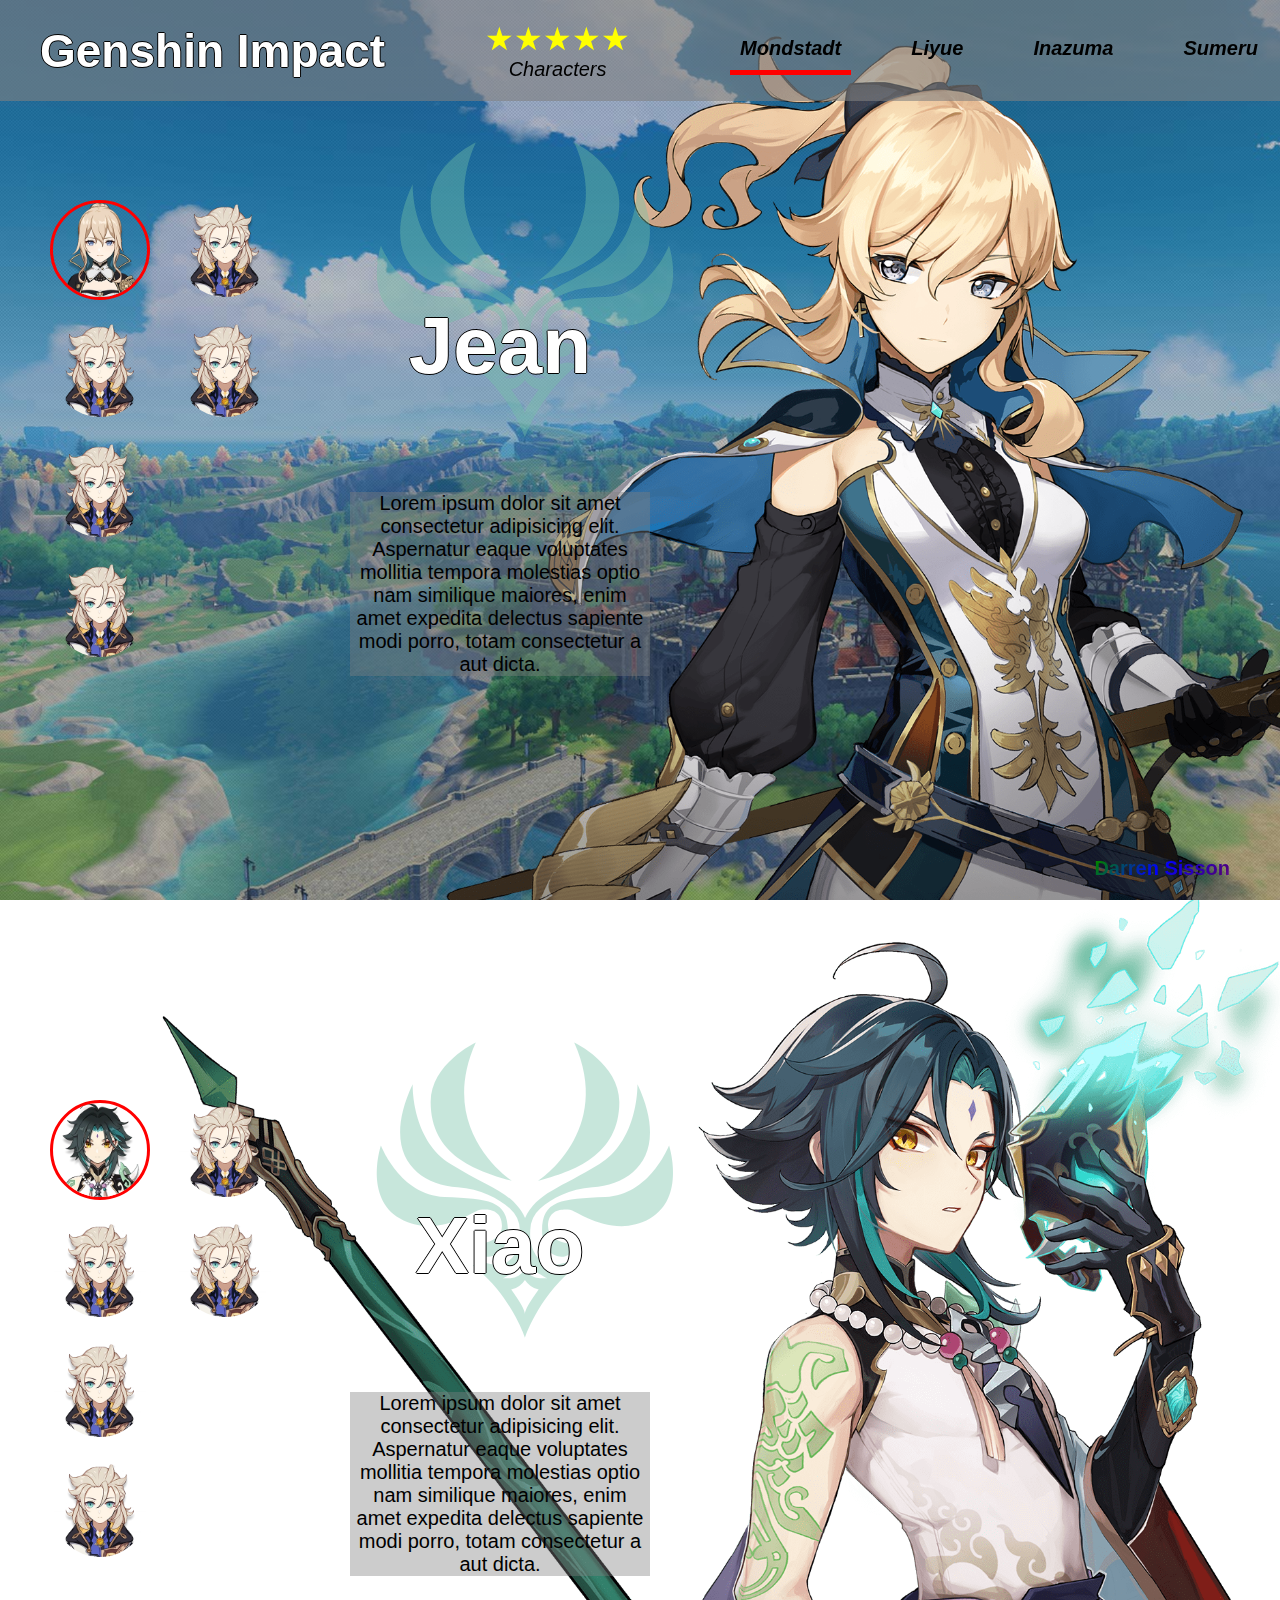
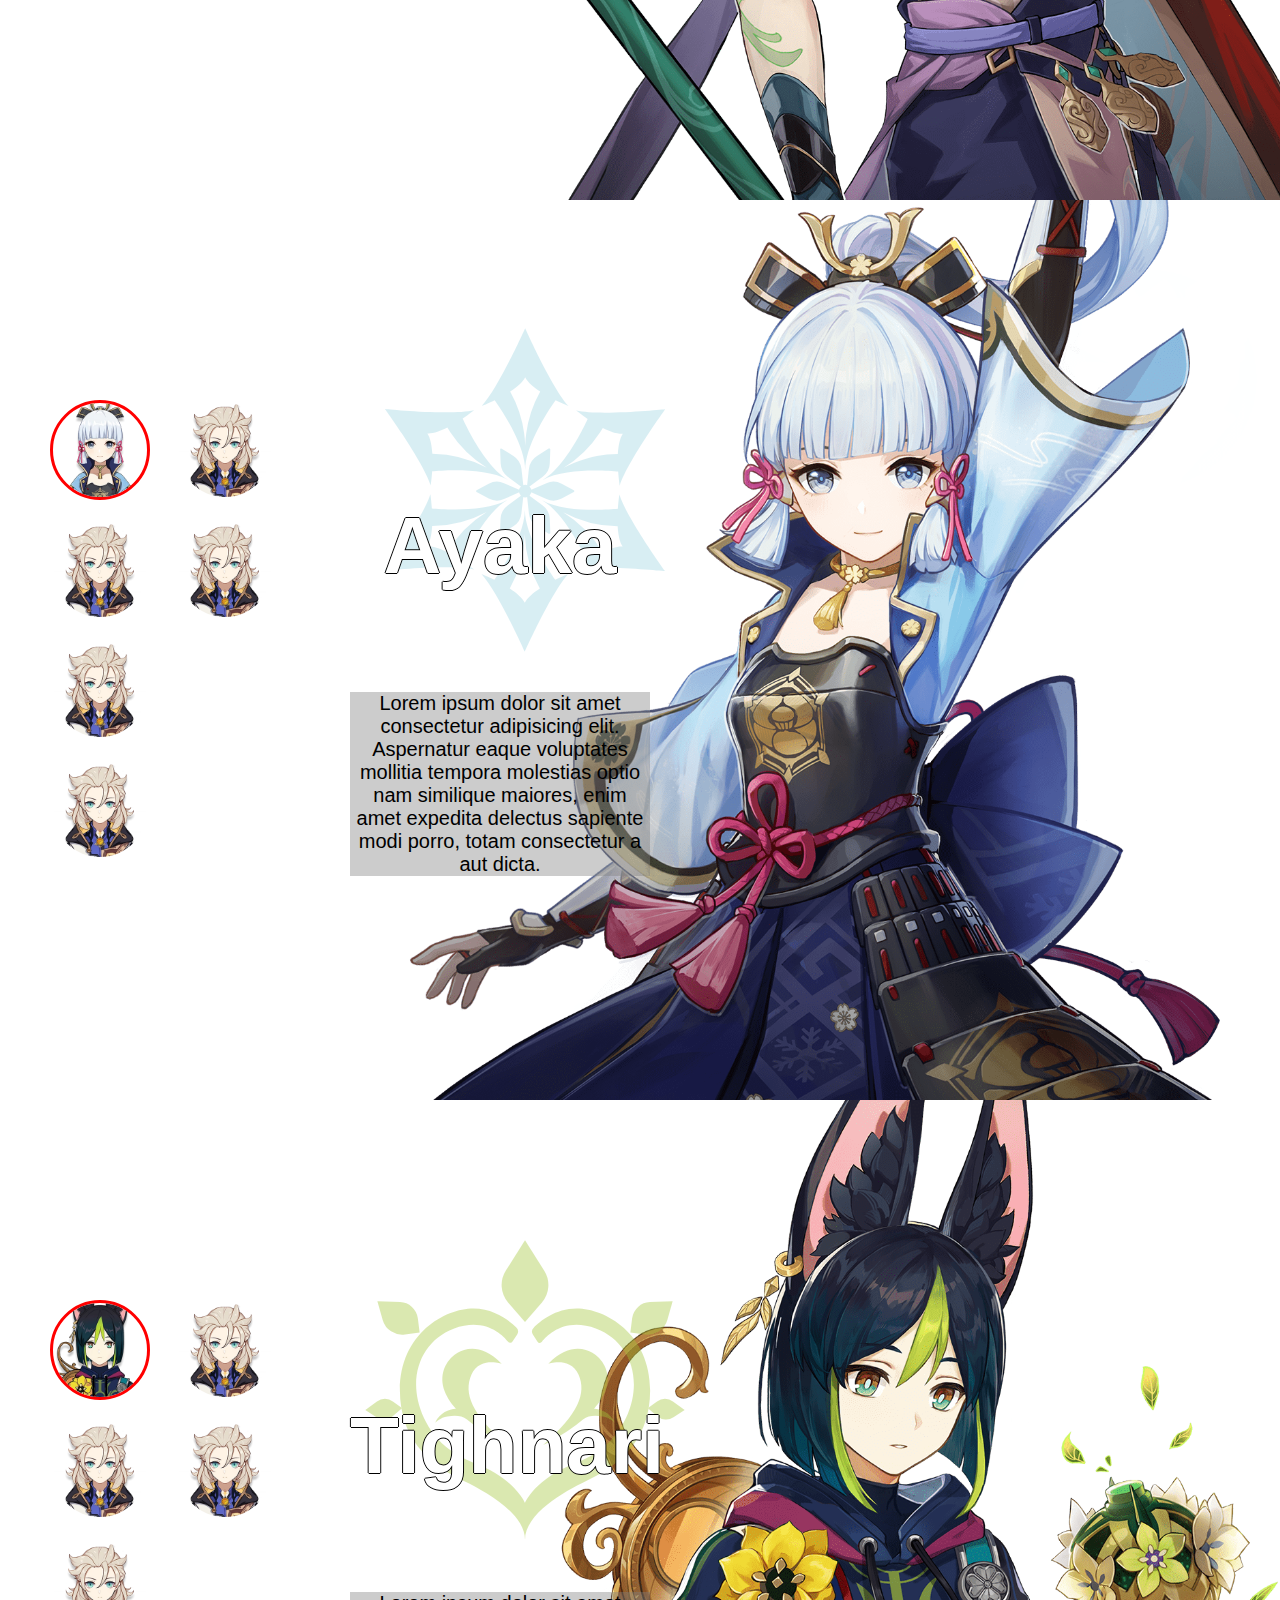
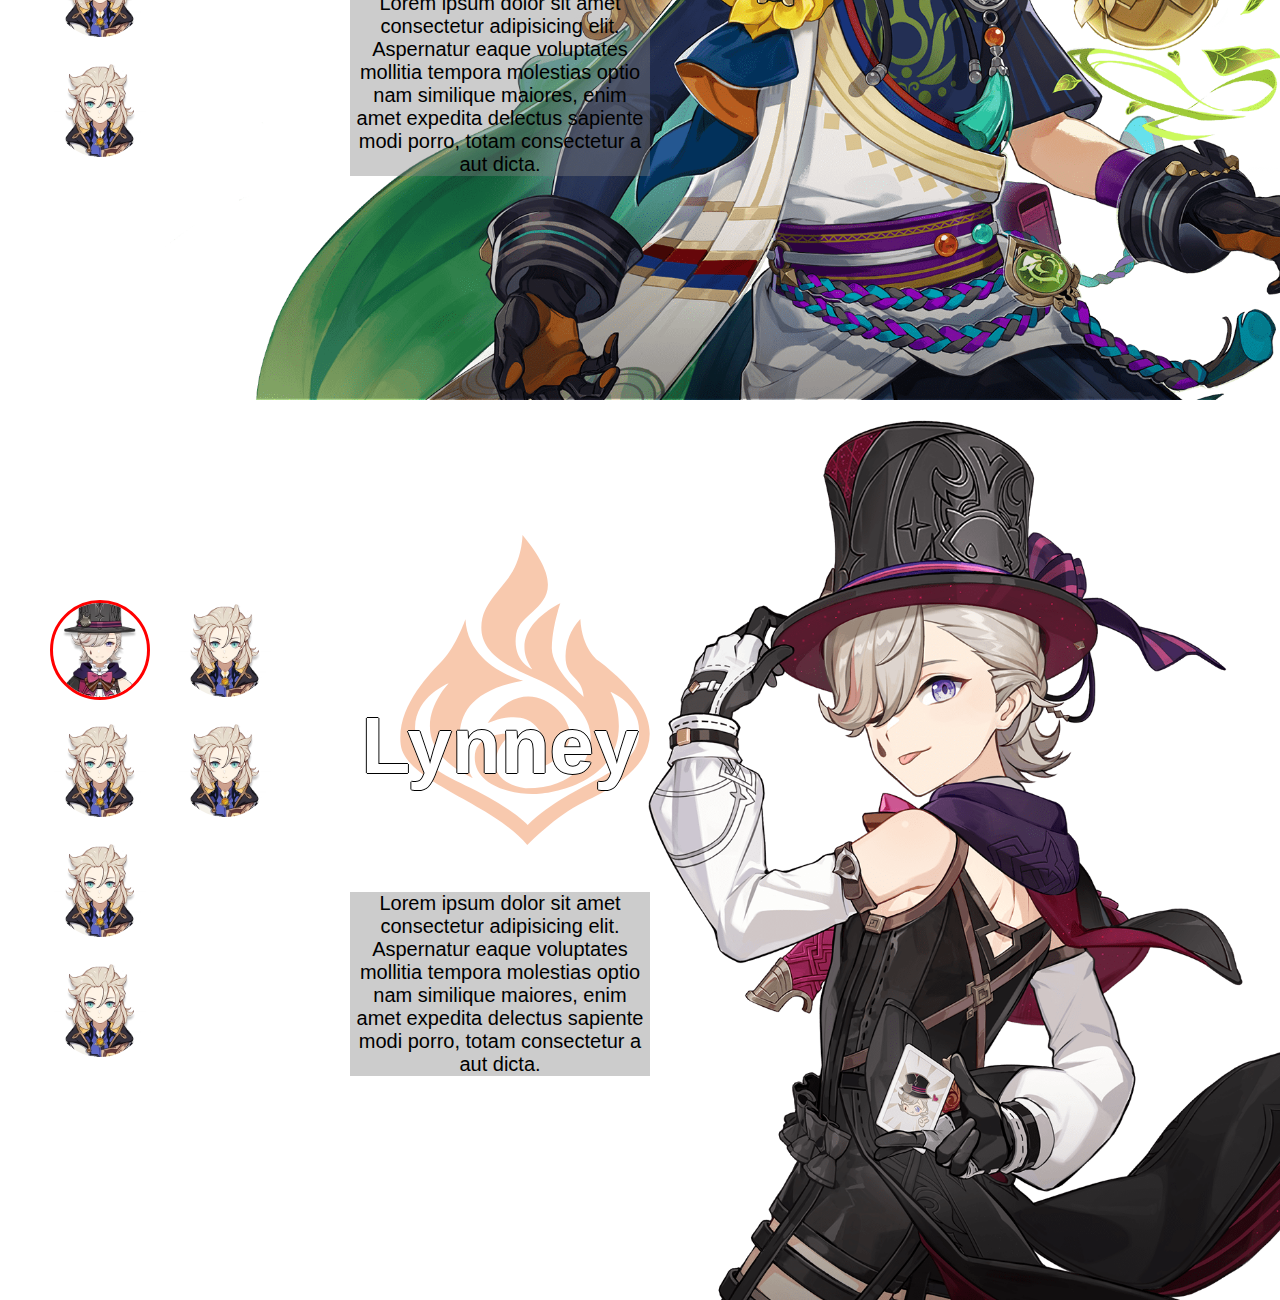
==== index.html @ 530a3ef0 "fix z height issues and add a few more characters" ====
<!DOCTYPE html>
<html lang="en">
  <head>
    <meta charset="UTF-8" />
    <meta name="viewport" content="width=device-width, initial-scale=1.0" />
    <script src="./script.js" defer></script>
    <link rel="stylesheet" href="./style.css" />
    <title>Genshin Impact Characters</title>
  </head>
  <body scroll="no">
    <header>
      <h1>Genshin Impact</h1>
      <div>
        <span id="char-stars">&starf;&starf;&starf;&starf;&starf;</span>
        <div>Characters</div>
      </div>
      <nav>
        <ul>
          <li active="true" jumpto="Mondstadt-section">
            <a href="#Mondstadt-section">Mondstadt</a>
          </li>
          <li jumpto="Liyue-section"><a href="#Liyue-section">Liyue</a></li>
          <li jumpto="Inazuma-section">
            <a href="#Inazuma-section">Inazuma</a>
          </li>
          <li jumpto="Sumeru-section"><a href="#Sumeru-section">Sumeru</a></li>
          <li jumpto="Fontaine-section">
            <a href="#Fontaine-section">Fontaine</a>
          </li>
        </ul>
      </nav>
    </header>
    <main>
      <section id="Mondstadt-section">
        <div id="Mondstadt-characters">
          <div id="Mondstadt-icons">
            <img
              src="./assets/charactericon/jean_icon.webp"
              alt=""
              element="geo"
              active="true"
              char="albedo"
            />
            <img
              src="./assets/charactericon/albedo_icon.webp"
              alt=""
              element="geo"
              active="false"
            />
            <img
              src="./assets/charactericon/albedo_icon.webp"
              alt=""
              element="geo"
              active="false"
            />
            <img
              src="./assets/charactericon/albedo_icon.webp"
              alt=""
              element="geo"
              active="false"
            />
            <img
              src="./assets/charactericon/albedo_icon.webp"
              alt=""
              element="geo"
              active="false"
            />
            <img
              src="./assets/charactericon/albedo_icon.webp"
              alt=""
              element="geo"
              active="false"
            />
          </div>
          <div id="Mondstadt-portrait">
            <div id="Mondstat-profile">
              <h2>Jean</h2>
              <div>
                Lorem ipsum dolor sit amet consectetur adipisicing elit.
                Aspernatur eaque voluptates mollitia tempora molestias optio nam
                similique maiores, enim amet expedita delectus sapiente modi
                porro, totam consectetur a aut dicta.
              </div>
            <img id="Mondstadt-image" src="./assets/characterportrait/jean_profile.png">
            <img id="Mondstadt-element" src="./assets/element/element_anemo.svg">
          </div>
        </div>
      </section>
      <section id="Liyue-section">
        <div id="Liyue-characters">
            <div id="Liyue-icons">
              <img
                src="./assets/charactericon/xiao_icon.webp"
                alt=""
                element="geo"
                active="true"
                char="albedo"
              />
              <img
                src="./assets/charactericon/albedo_icon.webp"
                alt=""
                element="geo"
                active="false"
              />
              <img
                src="./assets/charactericon/albedo_icon.webp"
                alt=""
                element="geo"
                active="false"
              />
              <img
                src="./assets/charactericon/albedo_icon.webp"
                alt=""
                element="geo"
                active="false"
              />
              <img
                src="./assets/charactericon/albedo_icon.webp"
                alt=""
                element="geo"
                active="false"
              />
              <img
                src="./assets/charactericon/albedo_icon.webp"
                alt=""
                element="geo"
                active="false"
              />
            </div>
            <div id="Liyue-portrait">
              <div id="Liyue-profile">
                <h2>Xiao</h2>
                <div>
                  Lorem ipsum dolor sit amet consectetur adipisicing elit.
                  Aspernatur eaque voluptates mollitia tempora molestias optio nam
                  similique maiores, enim amet expedita delectus sapiente modi
                  porro, totam consectetur a aut dicta.
                </div>
              <img id="Liyue-image" src="./assets/characterportrait/xiao_profile.png">
              <img id="Liyue-element" src="./assets/element/element_anemo.svg">
            </div>
          </div>
      </section>
      <section id="Inazuma-section">
        <div id="Inazuma-characters">
            <div id="Inazuma-icons">
              <img
                src="./assets/charactericon/kamisato_ayaka_icon.webp"
                alt=""
                element="geo"
                active="true"
                char="albedo"
              />
              <img
                src="./assets/charactericon/albedo_icon.webp"
                alt=""
                element="geo"
                active="false"
              />
              <img
                src="./assets/charactericon/albedo_icon.webp"
                alt=""
                element="geo"
                active="false"
              />
              <img
                src="./assets/charactericon/albedo_icon.webp"
                alt=""
                element="geo"
                active="false"
              />
              <img
                src="./assets/charactericon/albedo_icon.webp"
                alt=""
                element="geo"
                active="false"
              />
              <img
                src="./assets/charactericon/albedo_icon.webp"
                alt=""
                element="geo"
                active="false"
              />
            </div>
            <div id="Inazuma-portrait">
              <div id="Inazuma-profile">
                <h2>Ayaka</h2>
                <div>
                  Lorem ipsum dolor sit amet consectetur adipisicing elit.
                  Aspernatur eaque voluptates mollitia tempora molestias optio nam
                  similique maiores, enim amet expedita delectus sapiente modi
                  porro, totam consectetur a aut dicta.
                </div>
              <img id="Inazuma-image" src="./assets/characterportrait/kamisato_ayaka_profile.png">
              <img id="Inazuma-element" src="./assets/element/element_cryo.svg">
            </div>
          </div>
      </section>
      <section id="Sumeru-section">
        <div id="Sumeru-characters">
            <div id="Sumeru-icons">
              <img
                src="./assets/charactericon/tighnari_icon.webp"
                alt=""
                element="geo"
                active="true"
                char="albedo"
              />
              <img
                src="./assets/charactericon/albedo_icon.webp"
                alt=""
                element="geo"
                active="false"
              />
              <img
                src="./assets/charactericon/albedo_icon.webp"
                alt=""
                element="geo"
                active="false"
              />
              <img
                src="./assets/charactericon/albedo_icon.webp"
                alt=""
                element="geo"
                active="false"
              />
              <img
                src="./assets/charactericon/albedo_icon.webp"
                alt=""
                element="geo"
                active="false"
              />
              <img
                src="./assets/charactericon/albedo_icon.webp"
                alt=""
                element="geo"
                active="false"
              />
            </div>
            <div id="Sumeru-portrait">
              <div id="Sumeru-profile">
                <h2>Tighnari</h2>
                <div>
                  Lorem ipsum dolor sit amet consectetur adipisicing elit.
                  Aspernatur eaque voluptates mollitia tempora molestias optio nam
                  similique maiores, enim amet expedita delectus sapiente modi
                  porro, totam consectetur a aut dicta.
                </div>
              <img id="Sumeru-image" src="./assets/characterportrait/tighnari_profile.png">
              <img id="Sumeru-element" src="./assets/element/element_dendro.svg">
            </div>
          </div>
      </section>
      <section id="Fontaine-section">
        <div id="Fontaine-characters">
            <div id="Fontaine-icons">
              <img
                src="./assets/charactericon/lyney_icon.webp"
                alt=""
                element="geo"
                active="true"
                char="albedo"
              />
              <img
                src="./assets/charactericon/albedo_icon.webp"
                alt=""
                element="geo"
                active="false"
              />
              <img
                src="./assets/charactericon/albedo_icon.webp"
                alt=""
                element="geo"
                active="false"
              />
              <img
                src="./assets/charactericon/albedo_icon.webp"
                alt=""
                element="geo"
                active="false"
              />
              <img
                src="./assets/charactericon/albedo_icon.webp"
                alt=""
                element="geo"
                active="false"
              />
              <img
                src="./assets/charactericon/albedo_icon.webp"
                alt=""
                element="geo"
                active="false"
              />
            </div>
            <div id="Fontaine-portrait">
              <div id="Fontaine-profile">
                <h2>Lynney</h2>
                <div>
                  Lorem ipsum dolor sit amet consectetur adipisicing elit.
                  Aspernatur eaque voluptates mollitia tempora molestias optio nam
                  similique maiores, enim amet expedita delectus sapiente modi
                  porro, totam consectetur a aut dicta.
                </div>
              <img id="Fontaine-image" src="./assets/characterportrait/lynney_profile.png">
              <img id="Fontaine-element" src="./assets/element/element_pyro.svg">
            </div>
          </div>
      </section>
    </main>
    <footer>
      <div>Darren Sisson</div>
    </footer>
  </body>
</html>
---- style.css ----
* {
  box-sizing: border-box;
  margin: 0;
  padding: 0;
  font-family: Arial;
  user-select: none;
}
body {
  overflow: hidden;
}
header {
  position: fixed;
  top: 0;
  width: 100%;
  display: flex;
  background: rgba(128, 128, 128, 0.6);
  padding: 20px;
  column-gap: 100px;
  z-index: 9;
}
h1 {
  margin-left: 20px;
  font-size: 46px;
  flex-shrink: 0;
  color: white;
  text-shadow: -1px 0 black, 0 1px black, 1px 0 black, 0 -1px black;
  align-self: center;
}
nav {
  display: flex;
  justify-content: center;
  z-index: 2;
}
ul {
  display: flex;
  align-items: center;
  align-content: center;
  list-style: none;
  column-gap: 50px;
}
li {
  padding: 10px;
  border-bottom: 5px solid rgba(0, 0, 0, 0);
  font-weight: bold;
  font-style: italic;
  z-index: 3;
}
li:hover {
  border-bottom: 5px white solid;
  cursor: pointer;
}
li[active="true"] {
  border-bottom: 5px red solid;
}
#char-stars {
  font-size: 200%;
  color: yellow;
}
#char-stars + div {
  text-align: center;
  font-style: italic;
  font-size: 20px;
}
a {
  color: black;
  text-decoration: none;
  font-size: 20px;
}
a:visited {
  text-decoration: none;
}
section {
  width: 100vw;
  height: 100vh;
  background-repeat: no-repeat;
  background-attachment: fixed;
  background-size: cover;
  display: flex;
  padding-top: 200px;
  z-index: 0;
  position: relative;
}

#Mondstadt-section {
  background-image: url("./assets/backgrounds/mondstadt.jpg");
}
#Liyue-section {
  background-image: url("./assets/backgrounds/liyue.jpg");
}
#Inazuma-section {
  background-image: url("./assets/backgrounds/inazuma.jpg");
}
#Sumeru-section {
  background-image: url("./assets/backgrounds/sumeru.jpg");
}
#Fontaine-section {
  background-image: url("./assets/backgrounds/fontaine.jpg");
}
footer {
  position: fixed;
  bottom: 20px;
  width: 100%;
}
footer > div {
  font-size: 20px;
  font-weight: bold;
  background: linear-gradient(
    135deg,
    red,
    orange,
    yellow,
    green,
    blue,
    indigo,
    violet,
    red
  );
  background-size: 450px;
  background-clip: text;
  -webkit-background-clip: text;
  color: transparent;
  animation: rainbow-scroll 5s linear infinite;
  text-align: right;
  padding-right: 50px;
  width: 100%;
}

@keyframes rainbow-scroll {
  from {
    background-position: 0 0;
  }
  to {
    background-position: 450px;
  }
}

[id*="characters"] {
  display: flex;
  flex-direction: row;
  width: 100vw;
  justify-content: flex-start;
  column-gap: 50px;
  z-index: 11;
}

div[id*="icons"] {
  display: flex;
  flex-direction: column;
  padding-left: 50px;
  flex-wrap: wrap;
  height: 500px;
  width: 300px;
  flex-shrink: 0;
  row-gap: 20px;
  z-index: 13;
}

div[id*="icons"] > img {
  border-radius: 50%;
  width: 100px;
  height: 100px;
  z-index: 15;
}

div[id*="icons"] > img:hover[active="false"] {
  border: 3px solid white;
}

img[active="false"] {
  border: solid rgba(0, 0, 0, 0);
}

img[active="true"] {
  border: 3px solid red;
}

div[id*="portrait"] {
  display: flex;
  flex-direction: row;
  row-gap: 50px;
  width: 100%;
  height: 100%;
  justify-content: space-between;
}

div[id*="portrait"] img[id*="element"] {
  position: absolute;
  top: 10vh;
  left: 300px;
  width: 400px;
  height: 400px;
  padding-left: 50px;
  opacity: 0.4;
}

img[id*="image"] {
  height: 100vh;
  position: absolute;
  top: 0;
  left: calc(50% - 63vh);
  width: auto;
  z-index: 0;
}

div[id*="profile"] {
  display: flex;
  flex-direction: column;
  height: 100%;
  width: 300px;
  row-gap: 100px;
}

div[id*="profile"] > h2 {
  font-size: 80px;
  padding-top: 100px;
  text-align: center;
  color: white;
  text-shadow: -1px 0 black, 0 1px black, 1px 0 black, 0 -1px black;
  z-index: 5;
}

div[id*="profile"] > div {
  font-size: 20px;
  text-align: center;
  background-color: rgba(128, 128, 128, 0.4);
  z-index: 99;
}
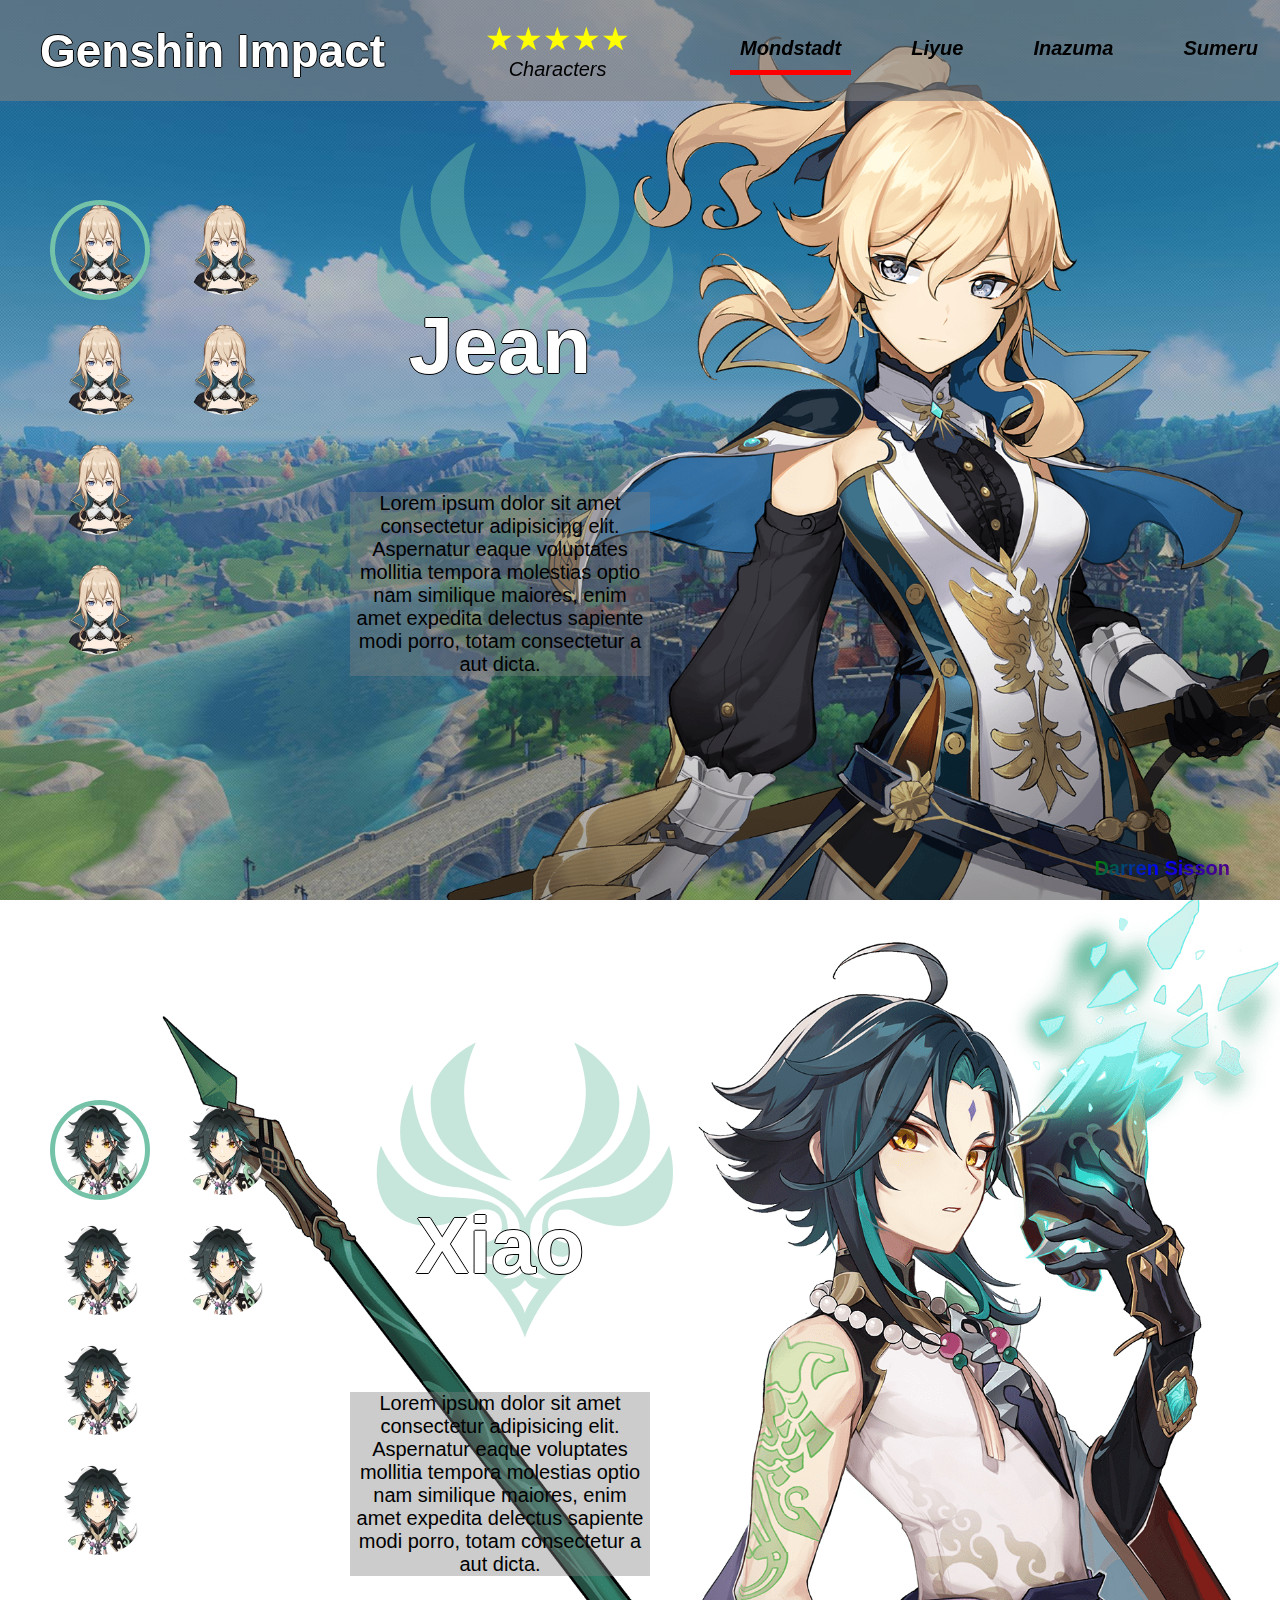
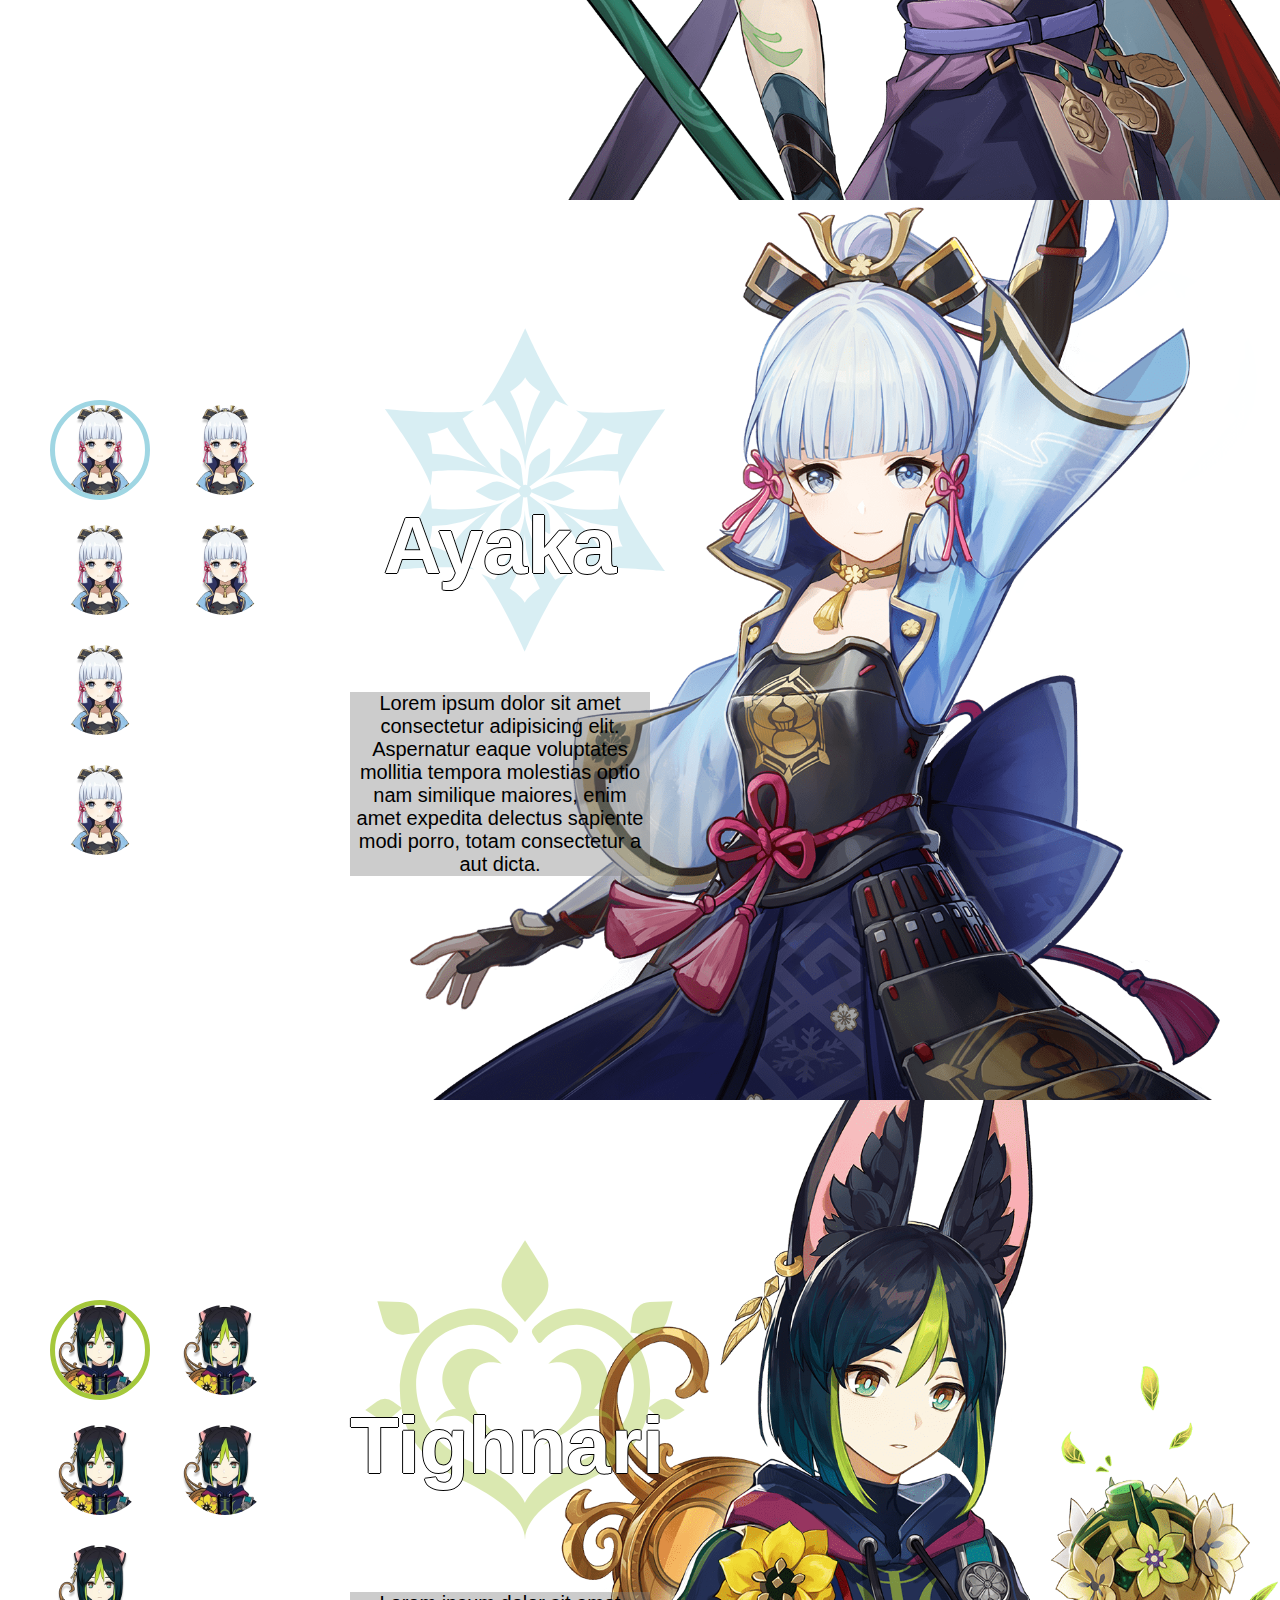
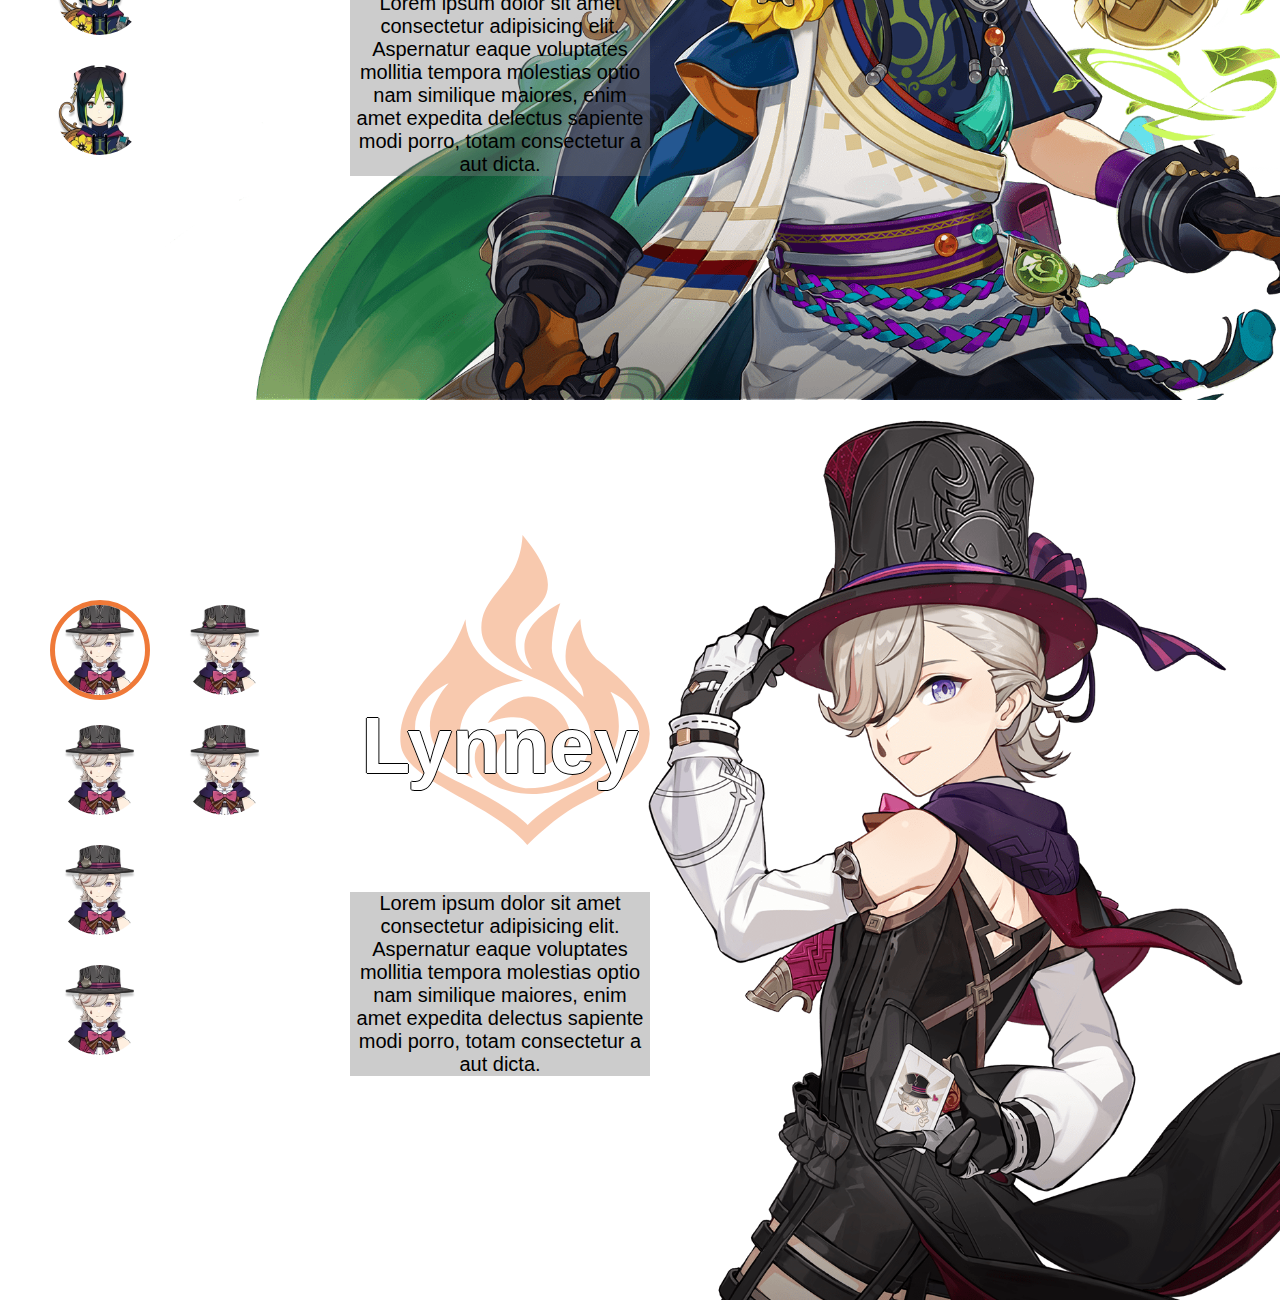
==== commit edfb5f34: "fix scrolling, add char selector with colour changes" ====
--- a/index.html
+++ b/index.html
@@ -35,41 +35,54 @@
         <div id="Mondstadt-characters">
           <div id="Mondstadt-icons">
             <img
-              src="./assets/charactericon/jean_icon.webp"
-              alt=""
-              element="geo"
+            class="icon"
+            region="Mondstadt"
+              src="./assets/charactericon/jean_icon.webp"
+              alt=""
+              element="anemo"
               active="true"
-              char="albedo"
+              char="jean"
             />
             <img
-              src="./assets/charactericon/albedo_icon.webp"
-              alt=""
-              element="geo"
-              active="false"
-            />
-            <img
-              src="./assets/charactericon/albedo_icon.webp"
-              alt=""
-              element="geo"
-              active="false"
-            />
-            <img
-              src="./assets/charactericon/albedo_icon.webp"
-              alt=""
-              element="geo"
-              active="false"
-            />
-            <img
-              src="./assets/charactericon/albedo_icon.webp"
-              alt=""
-              element="geo"
-              active="false"
-            />
-            <img
-              src="./assets/charactericon/albedo_icon.webp"
-              alt=""
-              element="geo"
-              active="false"
+            class="icon"
+            region="Mondstadt"
+              src="./assets/charactericon/jean_icon.webp"
+              alt=""
+              element="anemo"
+              active="false"
+              char="jean"
+            /><img
+            class="icon"
+            region="Mondstadt"
+              src="./assets/charactericon/jean_icon.webp"
+              alt=""
+              element="anemo"
+              active="false"
+              char="jean"
+            /><img
+            class="icon"
+            region="Mondstadt"
+              src="./assets/charactericon/jean_icon.webp"
+              alt=""
+              element="anemo"
+              active="false"
+              char="jean"
+            /><img
+            class="icon"
+            region="Mondstadt"
+              src="./assets/charactericon/jean_icon.webp"
+              alt=""
+              element="anemo"
+              active="false"
+              char="jean"
+            /><img
+            class="icon"
+            region="Mondstadt"
+              src="./assets/charactericon/jean_icon.webp"
+              alt=""
+              element="anemo"
+              active="false"
+              char="jean"
             />
           </div>
           <div id="Mondstadt-portrait">
@@ -90,41 +103,54 @@
         <div id="Liyue-characters">
             <div id="Liyue-icons">
               <img
-                src="./assets/charactericon/xiao_icon.webp"
-                alt=""
-                element="geo"
+              class="icon"
+              region="Liyue"
+                src="./assets/charactericon/xiao_icon.webp"
+                alt=""
+                element="anemo"
                 active="true"
-                char="albedo"
-              />
-              <img
-                src="./assets/charactericon/albedo_icon.webp"
-                alt=""
-                element="geo"
-                active="false"
-              />
-              <img
-                src="./assets/charactericon/albedo_icon.webp"
-                alt=""
-                element="geo"
-                active="false"
-              />
-              <img
-                src="./assets/charactericon/albedo_icon.webp"
-                alt=""
-                element="geo"
-                active="false"
-              />
-              <img
-                src="./assets/charactericon/albedo_icon.webp"
-                alt=""
-                element="geo"
-                active="false"
-              />
-              <img
-                src="./assets/charactericon/albedo_icon.webp"
-                alt=""
-                element="geo"
-                active="false"
+                char="xiao"
+              />
+              <img
+              class="icon"
+              region="Liyue"
+                src="./assets/charactericon/xiao_icon.webp"
+                alt=""
+                element="anemo"
+                active="false"
+                char="xiao"
+              /><img
+              class="icon"
+              region="Liyue"
+                src="./assets/charactericon/xiao_icon.webp"
+                alt=""
+                element="anemo"
+                active="false"
+                char="xiao"
+              /><img
+              class="icon"
+              region="Liyue"
+                src="./assets/charactericon/xiao_icon.webp"
+                alt=""
+                element="anemo"
+                active="false"
+                char="xiao"
+              /><img
+              class="icon"
+              region="Liyue"
+                src="./assets/charactericon/xiao_icon.webp"
+                alt=""
+                element="anemo"
+                active="false"
+                char="xiao"
+              /><img
+              class="icon"
+              region="Liyue"
+                src="./assets/charactericon/xiao_icon.webp"
+                alt=""
+                element="anemo"
+                active="false"
+                char="xiao"
               />
             </div>
             <div id="Liyue-portrait">
@@ -145,41 +171,54 @@
         <div id="Inazuma-characters">
             <div id="Inazuma-icons">
               <img
-                src="./assets/charactericon/kamisato_ayaka_icon.webp"
-                alt=""
-                element="geo"
+              class="icon"
+              region="Inazuma"
+                src="./assets/charactericon/kamisato_ayaka_icon.webp"
+                alt=""
+                element="cryo"
                 active="true"
-                char="albedo"
-              />
-              <img
-                src="./assets/charactericon/albedo_icon.webp"
-                alt=""
-                element="geo"
-                active="false"
-              />
-              <img
-                src="./assets/charactericon/albedo_icon.webp"
-                alt=""
-                element="geo"
-                active="false"
-              />
-              <img
-                src="./assets/charactericon/albedo_icon.webp"
-                alt=""
-                element="geo"
-                active="false"
-              />
-              <img
-                src="./assets/charactericon/albedo_icon.webp"
-                alt=""
-                element="geo"
-                active="false"
-              />
-              <img
-                src="./assets/charactericon/albedo_icon.webp"
-                alt=""
-                element="geo"
-                active="false"
+                char="ayaka"
+              />
+              <img
+              class="icon"
+              region="Inazuma"
+                src="./assets/charactericon/kamisato_ayaka_icon.webp"
+                alt=""
+                element="cryo"
+                active="false"
+                char="ayaka"
+              />              <img
+              class="icon"
+              region="Inazuma"
+                src="./assets/charactericon/kamisato_ayaka_icon.webp"
+                alt=""
+                element="cryo"
+                active="false"
+                char="ayaka"
+              />              <img
+              class="icon"
+              region="Inazuma"
+                src="./assets/charactericon/kamisato_ayaka_icon.webp"
+                alt=""
+                element="cryo"
+                active="false"
+                char="ayaka"
+              />              <img
+              class="icon"
+              region="Inazuma"
+                src="./assets/charactericon/kamisato_ayaka_icon.webp"
+                alt=""
+                element="cryo"
+                active="false"
+                char="ayaka"
+              />              <img
+              class="icon"
+              region="Inazuma"
+                src="./assets/charactericon/kamisato_ayaka_icon.webp"
+                alt=""
+                element="cryo"
+                active="false"
+                char="ayaka"
               />
             </div>
             <div id="Inazuma-portrait">
@@ -200,41 +239,54 @@
         <div id="Sumeru-characters">
             <div id="Sumeru-icons">
               <img
-                src="./assets/charactericon/tighnari_icon.webp"
-                alt=""
-                element="geo"
+              class="icon"
+              region="sumeru"
+                src="./assets/charactericon/tighnari_icon.webp"
+                alt=""
+                element="dendro"
                 active="true"
-                char="albedo"
-              />
-              <img
-                src="./assets/charactericon/albedo_icon.webp"
-                alt=""
-                element="geo"
-                active="false"
-              />
-              <img
-                src="./assets/charactericon/albedo_icon.webp"
-                alt=""
-                element="geo"
-                active="false"
-              />
-              <img
-                src="./assets/charactericon/albedo_icon.webp"
-                alt=""
-                element="geo"
-                active="false"
-              />
-              <img
-                src="./assets/charactericon/albedo_icon.webp"
-                alt=""
-                element="geo"
-                active="false"
-              />
-              <img
-                src="./assets/charactericon/albedo_icon.webp"
-                alt=""
-                element="geo"
-                active="false"
+                char="Tighnari"
+              />
+              <img
+              class="icon"
+              region="sumeru"
+                src="./assets/charactericon/tighnari_icon.webp"
+                alt=""
+                element="dendro"
+                active="false"
+                char="Tighnari"
+              />              <img
+              class="icon"
+              region="sumeru"
+                src="./assets/charactericon/tighnari_icon.webp"
+                alt=""
+                element="dendro"
+                active="false"
+                char="Tighnari"
+              />              <img
+              class="icon"
+              region="sumeru"
+                src="./assets/charactericon/tighnari_icon.webp"
+                alt=""
+                element="dendro"
+                active="false"
+                char="Tighnari"
+              />              <img
+              class="icon"
+              region="sumeru"
+                src="./assets/charactericon/tighnari_icon.webp"
+                alt=""
+                element="dendro"
+                active="false"
+                char="Tighnari"
+              />              <img
+              class="icon"
+              region="sumeru"
+                src="./assets/charactericon/tighnari_icon.webp"
+                alt=""
+                element="dendro"
+                active="false"
+                char="Tighnari"
               />
             </div>
             <div id="Sumeru-portrait">
@@ -255,41 +307,54 @@
         <div id="Fontaine-characters">
             <div id="Fontaine-icons">
               <img
-                src="./assets/charactericon/lyney_icon.webp"
-                alt=""
-                element="geo"
+              class="icon"
+              region="Fontaine"
+                src="./assets/charactericon/lyney_icon.webp"
+                alt=""
+                element="pyro"
                 active="true"
-                char="albedo"
-              />
-              <img
-                src="./assets/charactericon/albedo_icon.webp"
-                alt=""
-                element="geo"
-                active="false"
-              />
-              <img
-                src="./assets/charactericon/albedo_icon.webp"
-                alt=""
-                element="geo"
-                active="false"
-              />
-              <img
-                src="./assets/charactericon/albedo_icon.webp"
-                alt=""
-                element="geo"
-                active="false"
-              />
-              <img
-                src="./assets/charactericon/albedo_icon.webp"
-                alt=""
-                element="geo"
-                active="false"
-              />
-              <img
-                src="./assets/charactericon/albedo_icon.webp"
-                alt=""
-                element="geo"
-                active="false"
+                char="Lynney"
+              />
+              <img
+              class="icon"
+              region="Fontaine"
+                src="./assets/charactericon/lyney_icon.webp"
+                alt=""
+                element="pyro"
+                active="false"
+                char="Lynney"
+              />              <img
+              class="icon"
+              region="Fontaine"
+                src="./assets/charactericon/lyney_icon.webp"
+                alt=""
+                element="pyro"
+                active="false"
+                char="Lynney"
+              />              <img
+              class="icon"
+              region="Fontaine"
+                src="./assets/charactericon/lyney_icon.webp"
+                alt=""
+                element="pyro"
+                active="false"
+                char="Lynney"
+              />              <img
+              class="icon"
+              region="Fontaine"
+                src="./assets/charactericon/lyney_icon.webp"
+                alt=""
+                element="pyro"
+                active="false"
+                char="Lynney"
+              />              <img
+              class="icon"
+              region="Fontaine"
+                src="./assets/charactericon/lyney_icon.webp"
+                alt=""
+                element="pyro"
+                active="false"
+                char="Lynney"
               />
             </div>
             <div id="Fontaine-portrait">
--- a/style.css
+++ b/style.css
@@ -70,7 +70,6 @@
   text-decoration: none;
 }
 section {
-  width: 100vw;
   height: 100vh;
   background-repeat: no-repeat;
   background-attachment: fixed;
@@ -162,17 +161,42 @@
   z-index: 15;
 }
 
-div[id*="icons"] > img:hover[active="false"] {
+.icon:hover[active="false"] {
   border: 3px solid white;
 }
 
-img[active="false"] {
-  border: solid rgba(0, 0, 0, 0);
-}
-
-img[active="true"] {
-  border: 3px solid red;
-}
+.icon[active="false"] {
+  border: 5px solid rgba(0, 0, 0, 0);
+}
+
+.icon[active="true"] {
+  border: 5px solid red;
+}
+
+.icon[active="true"][element="pyro"] {
+  border: 5px solid #ef7938;
+}
+
+.icon[active="true"][element="cryo"] {
+  border: 5px solid #9fd6e3;
+}
+
+.icon[active="true"][element="anemo"] {
+  border: 5px solid #74c2a8;
+}
+
+.icon[active="true"][element="dendro"] {
+  border: 5px solid #a5c83b;
+}
+
+.icon[active="true"][element="hydro"] {
+  border: 5px solid #4cc2f1;
+}
+
+.icon[active="true"][element="geo"] {
+  border: 5px solid #fab632;
+}
+
 
 div[id*="portrait"] {
   display: flex;
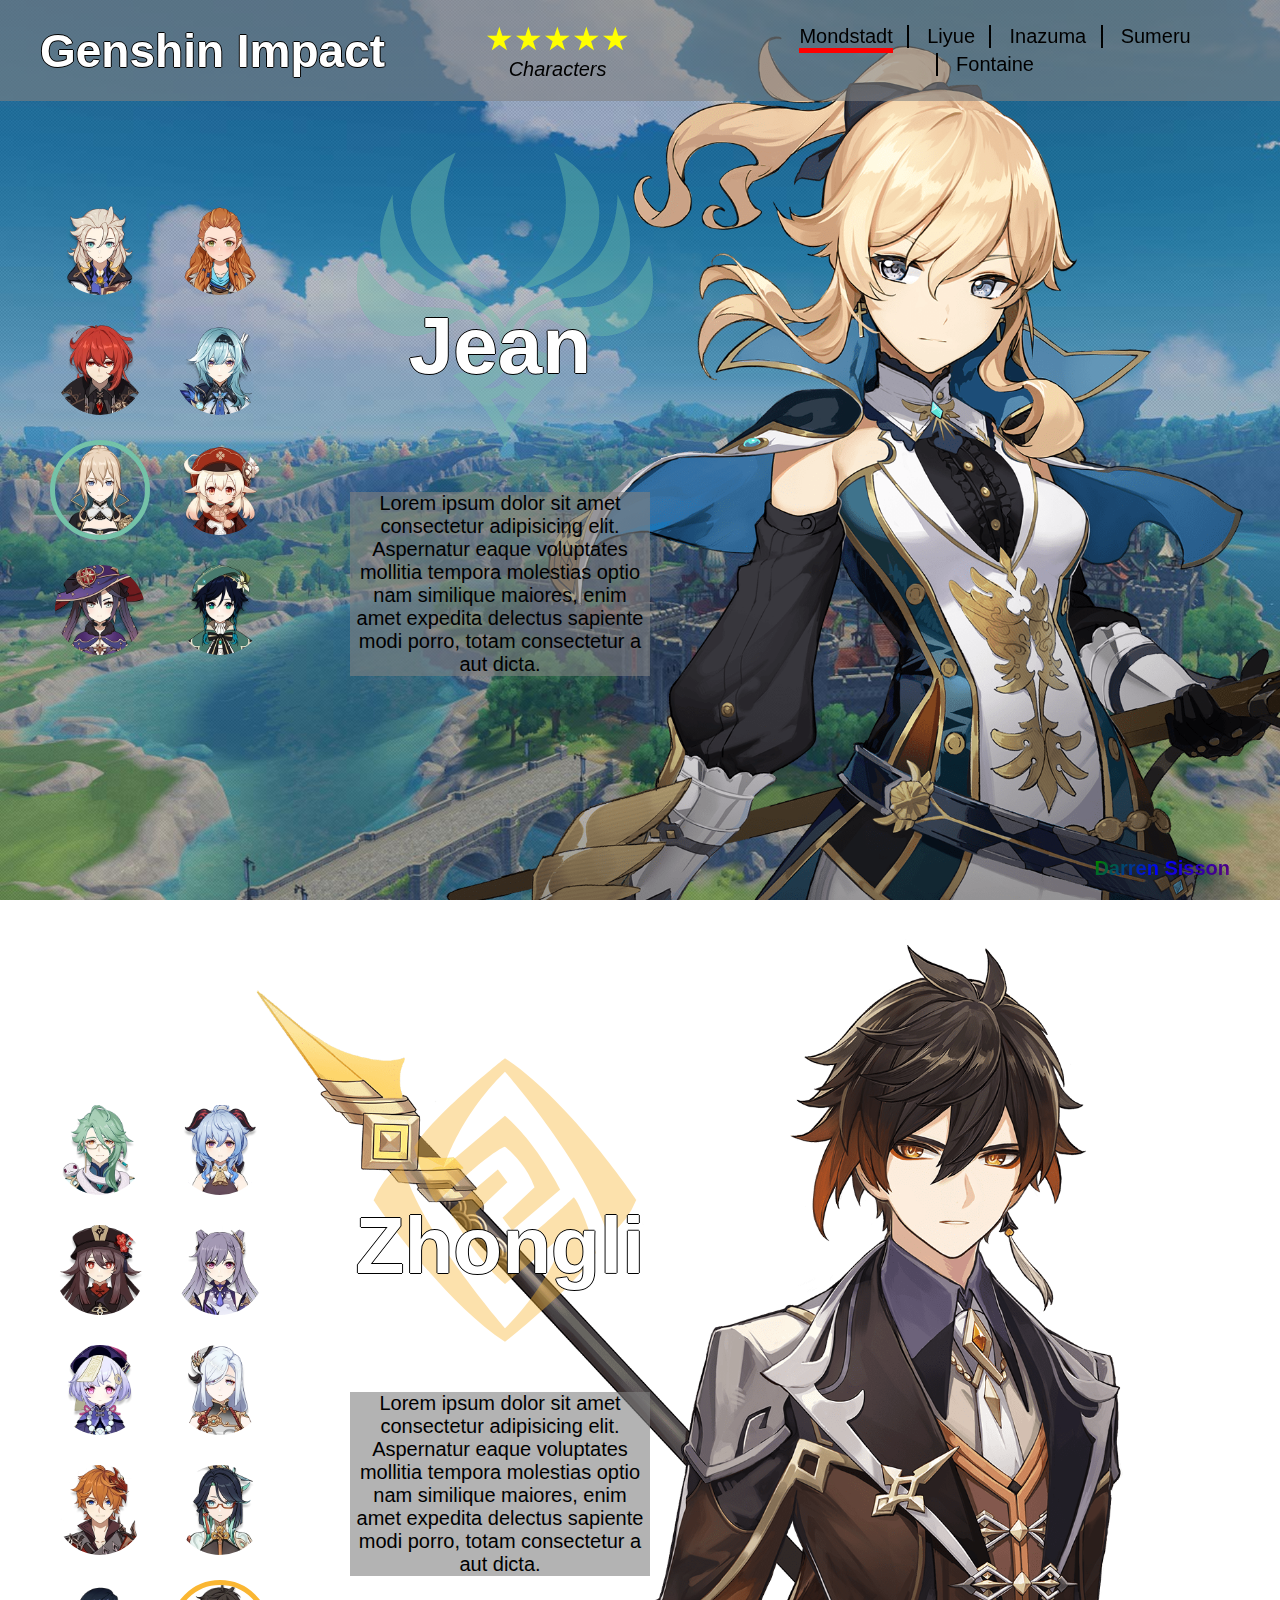
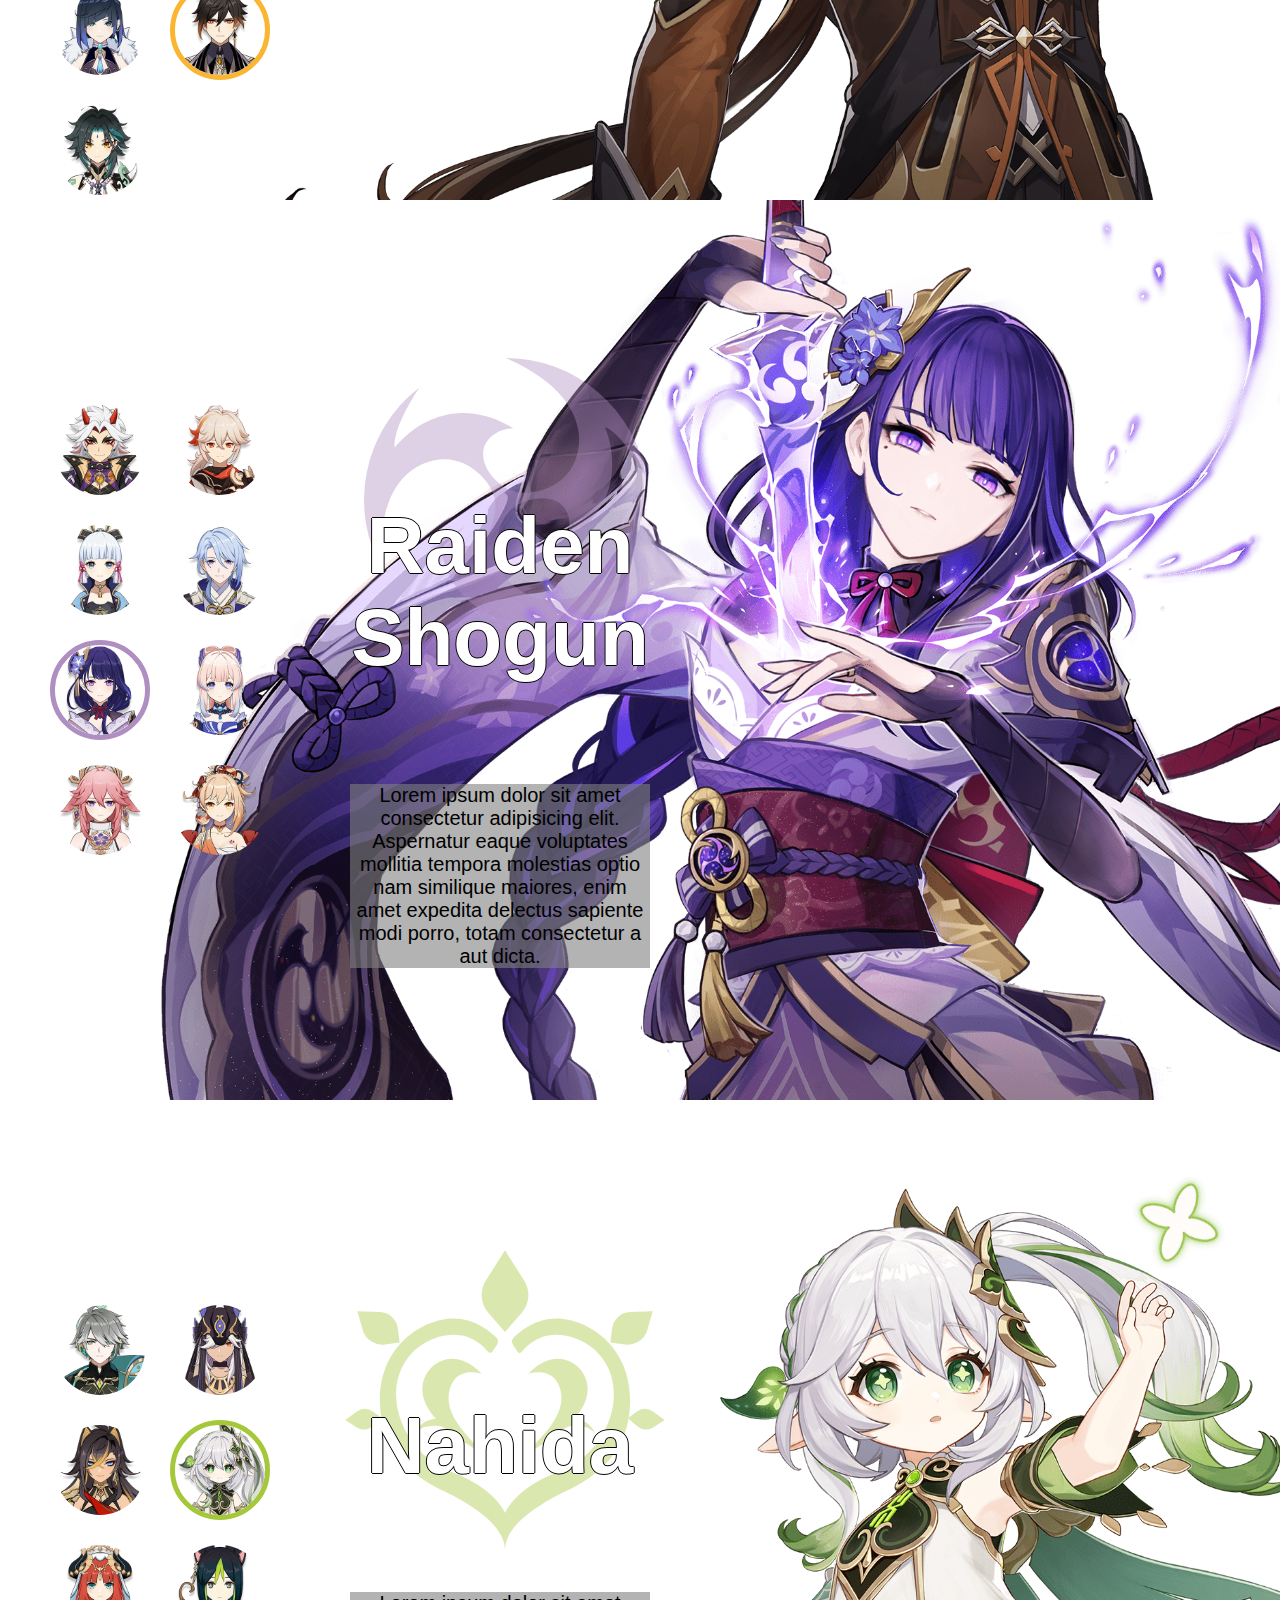
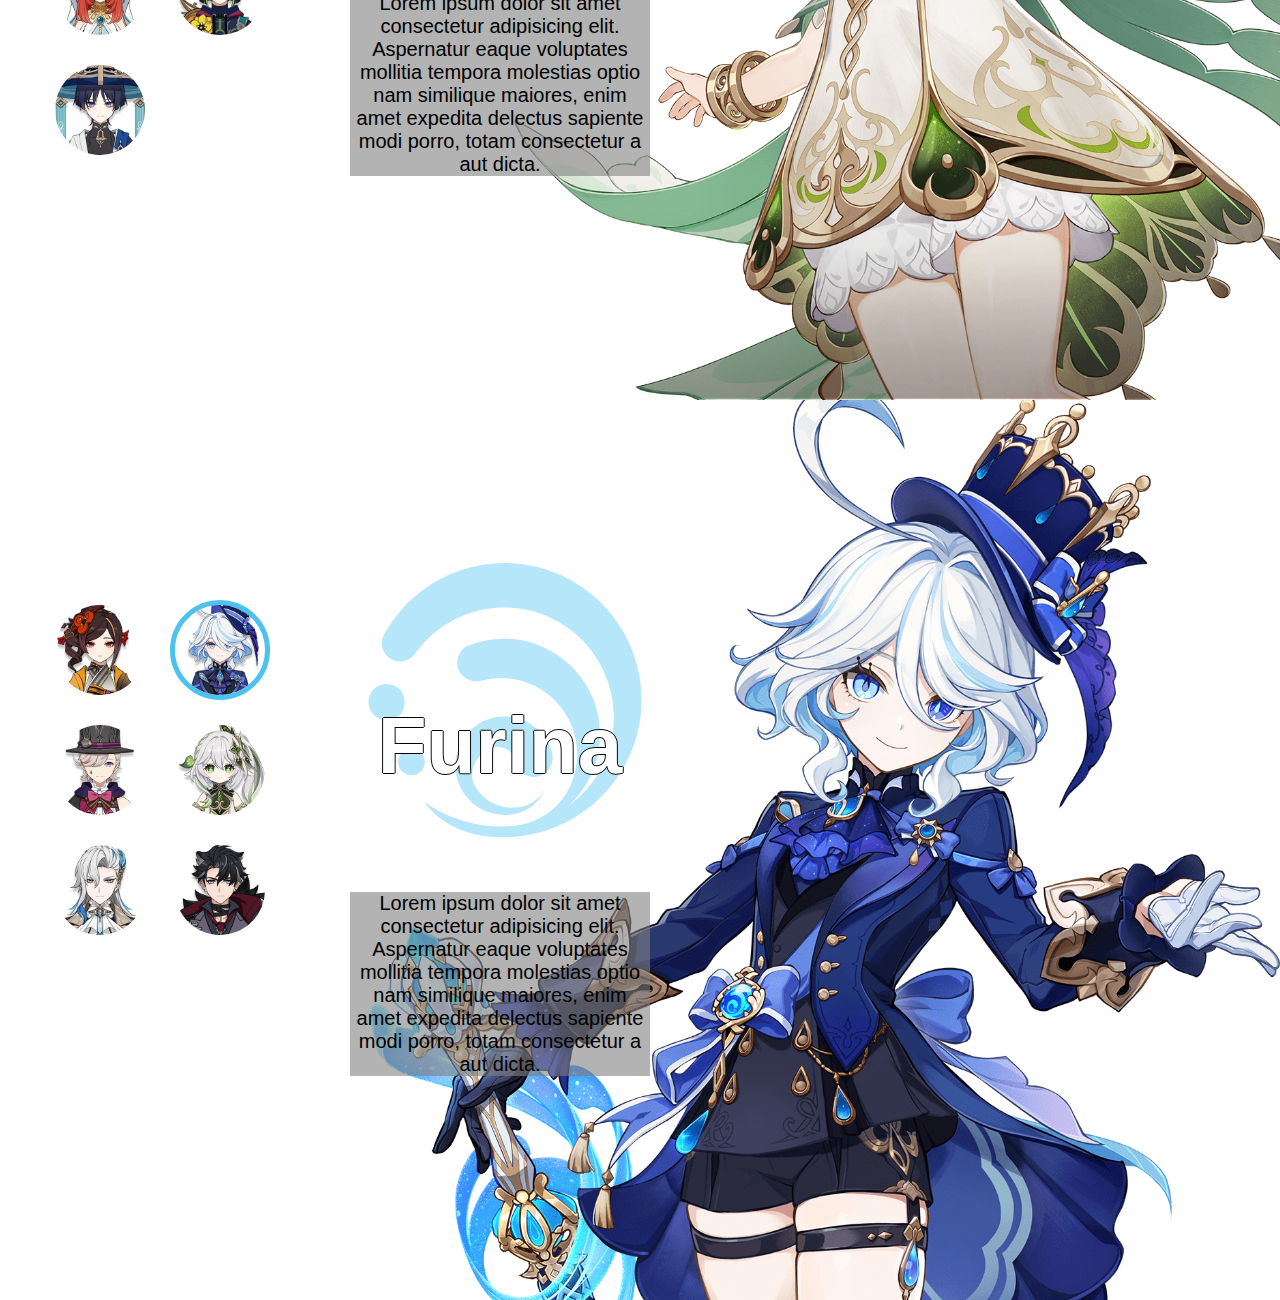
==== commit 3d8e0b9a: "new nav bar, character selector working, all characters + general bug fixes" ====
--- a/index.html
+++ b/index.html
@@ -19,6 +19,7 @@
           <li active="true" jumpto="Mondstadt-section">
             <a href="#Mondstadt-section">Mondstadt</a>
           </li>
+
           <li jumpto="Liyue-section"><a href="#Liyue-section">Liyue</a></li>
           <li jumpto="Inazuma-section">
             <a href="#Inazuma-section">Inazuma</a>
@@ -35,58 +36,74 @@
         <div id="Mondstadt-characters">
           <div id="Mondstadt-icons">
             <img
-            class="icon"
-            region="Mondstadt"
+              class="icon"
+              region="Mondstadt"
+              src="./assets/charactericon/albedo_icon.webp"
+              alt="Albedo"
+              element="geo"
+              active="false"
+              char="albedo"
+            />
+            <img
+              class="icon"
+              region="Mondstadt"
+              src="./assets/charactericon/aloy_icon.webp"
+              alt="Aloy"
+              element="cryo"
+              active="false"
+              char="aloy"
+            /><img
+              class="icon"
+              region="Mondstadt"
+              src="./assets/charactericon/diluc_icon.webp"
+              alt="Diluc"
+              element="pyro"
+              active="false"
+              char="diluc"
+            /><img
+              class="icon"
+              region="Mondstadt"
+              src="./assets/charactericon/eula_icon.webp"
+              alt="Eula"
+              element="cryo"
+              active="false"
+              char="eula"
+            /><img
+              class="icon"
+              region="Mondstadt"
               src="./assets/charactericon/jean_icon.webp"
-              alt=""
+              alt="Jean"
               element="anemo"
               active="true"
               char="jean"
-            />
-            <img
-            class="icon"
-            region="Mondstadt"
-              src="./assets/charactericon/jean_icon.webp"
-              alt=""
+            /><img
+              class="icon"
+              region="Mondstadt"
+              src="./assets/charactericon/klee_icon.webp"
+              alt="Klee"
+              element="pyro"
+              active="false"
+              char="klee"
+            /><img
+              class="icon"
+              region="Mondstadt"
+              src="./assets/charactericon/mona_icon.webp"
+              alt="Mona"
+              element="hydro"
+              active="false"
+              char="mona"
+            /><img
+              class="icon"
+              region="Mondstadt"
+              src="./assets/charactericon/venti_icon.webp"
+              alt="Venti"
               element="anemo"
               active="false"
-              char="jean"
-            /><img
-            class="icon"
-            region="Mondstadt"
-              src="./assets/charactericon/jean_icon.webp"
-              alt=""
-              element="anemo"
-              active="false"
-              char="jean"
-            /><img
-            class="icon"
-            region="Mondstadt"
-              src="./assets/charactericon/jean_icon.webp"
-              alt=""
-              element="anemo"
-              active="false"
-              char="jean"
-            /><img
-            class="icon"
-            region="Mondstadt"
-              src="./assets/charactericon/jean_icon.webp"
-              alt=""
-              element="anemo"
-              active="false"
-              char="jean"
-            /><img
-            class="icon"
-            region="Mondstadt"
-              src="./assets/charactericon/jean_icon.webp"
-              alt=""
-              element="anemo"
-              active="false"
-              char="jean"
+              char="venti"
             />
           </div>
           <div id="Mondstadt-portrait">
-            <div id="Mondstat-profile">
+            <div id="Mondstadt-profile">
               <h2>Jean</h2>
               <div>
                 Lorem ipsum dolor sit amet consectetur adipisicing elit.
@@ -94,282 +111,393 @@
                 similique maiores, enim amet expedita delectus sapiente modi
                 porro, totam consectetur a aut dicta.
               </div>
-            <img id="Mondstadt-image" src="./assets/characterportrait/jean_profile.png">
-            <img id="Mondstadt-element" src="./assets/element/element_anemo.svg">
+              <img
+                id="Mondstadt-image"
+                src="./assets/characterportrait/jean_profile.png"
+              />
+              <img
+                id="Mondstadt-element"
+                src="./assets/element/element_anemo.svg"
+              />
+            </div>
           </div>
         </div>
       </section>
       <section id="Liyue-section">
         <div id="Liyue-characters">
-            <div id="Liyue-icons">
-              <img
-              class="icon"
-              region="Liyue"
-                src="./assets/charactericon/xiao_icon.webp"
-                alt=""
-                element="anemo"
-                active="true"
-                char="xiao"
-              />
-              <img
-              class="icon"
-              region="Liyue"
-                src="./assets/charactericon/xiao_icon.webp"
-                alt=""
-                element="anemo"
-                active="false"
-                char="xiao"
-              /><img
-              class="icon"
-              region="Liyue"
-                src="./assets/charactericon/xiao_icon.webp"
-                alt=""
-                element="anemo"
-                active="false"
-                char="xiao"
-              /><img
-              class="icon"
-              region="Liyue"
-                src="./assets/charactericon/xiao_icon.webp"
-                alt=""
-                element="anemo"
-                active="false"
-                char="xiao"
-              /><img
-              class="icon"
-              region="Liyue"
-                src="./assets/charactericon/xiao_icon.webp"
-                alt=""
-                element="anemo"
-                active="false"
-                char="xiao"
-              /><img
-              class="icon"
-              region="Liyue"
-                src="./assets/charactericon/xiao_icon.webp"
-                alt=""
-                element="anemo"
-                active="false"
-                char="xiao"
-              />
+          <div id="Liyue-icons">
+            <img
+              class="icon"
+              region="Liyue"
+              src="./assets/charactericon/baizhu_icon.webp"
+              alt="Baizhu"
+              element="dendro"
+              active="false"
+              char="baizhu"
+            />
+            <img
+              class="icon"
+              region="Liyue"
+              src="./assets/charactericon/ganyu_icon.webp"
+              alt="Ganyu"
+              element="cryo"
+              active="false"
+              char="ganyu"
+            /><img
+              class="icon"
+              region="Liyue"
+              src="./assets/charactericon/hu_tao_icon.webp"
+              alt="Hu Tao"
+              element="pyro"
+              active="false"
+              char="hu_tao"
+            /><img
+              class="icon"
+              region="Liyue"
+              src="./assets/charactericon/keqing_icon.webp"
+              alt="Keqing"
+              element="electro"
+              active="false"
+              char="keqing"
+            /><img
+              class="icon"
+              region="Liyue"
+              src="./assets/charactericon/qiqi_icon.webp"
+              alt="Qiqi"
+              element="cryo"
+              active="false"
+              char="qiqi"
+            /><img
+              class="icon"
+              region="Liyue"
+              src="./assets/charactericon/shenhe_icon.webp"
+              alt="Shenhe"
+              element="cryo"
+              active="false"
+              char="shenhe"
+            /><img
+              class="icon"
+              region="Liyue"
+              src="./assets/charactericon/tartaglia_icon.webp"
+              alt="Tartaglia"
+              element="hydro"
+              active="false"
+              char="tartaglia"
+            /><img
+              class="icon"
+              region="Liyue"
+              src="./assets/charactericon/xianyun_icon.webp"
+              alt="Xianyun"
+              element="anemo"
+              active="false"
+              char="xianyun"
+            /><img
+              class="icon"
+              region="Liyue"
+              src="./assets/charactericon/yelan_icon.webp"
+              alt="Yelan"
+              element="hydro"
+              active="false"
+              char="yelan"
+            /><img
+              class="icon"
+              region="Liyue"
+              src="./assets/charactericon/zhongli_icon.webp"
+              alt="Zhongli"
+              element="geo"
+              active="true"
+              char="zhongli"
+            /><img
+              class="icon"
+              region="Liyue"
+              src="./assets/charactericon/xiao_icon.webp"
+              alt="Xiao"
+              element="anemo"
+              active="false"
+              char="xiao"
+            />
+          </div>
+          <div id="Liyue-portrait">
+            <div id="Liyue-profile">
+              <h2>Zhongli</h2>
+              <div>
+                Lorem ipsum dolor sit amet consectetur adipisicing elit.
+                Aspernatur eaque voluptates mollitia tempora molestias optio nam
+                similique maiores, enim amet expedita delectus sapiente modi
+                porro, totam consectetur a aut dicta.
+              </div>
+              <img
+                id="Liyue-image"
+                src="./assets/characterportrait/zhongli_profile.png"
+              />
+              <img id="Liyue-element" src="./assets/element/element_geo.svg" />
             </div>
-            <div id="Liyue-portrait">
-              <div id="Liyue-profile">
-                <h2>Xiao</h2>
-                <div>
-                  Lorem ipsum dolor sit amet consectetur adipisicing elit.
-                  Aspernatur eaque voluptates mollitia tempora molestias optio nam
-                  similique maiores, enim amet expedita delectus sapiente modi
-                  porro, totam consectetur a aut dicta.
-                </div>
-              <img id="Liyue-image" src="./assets/characterportrait/xiao_profile.png">
-              <img id="Liyue-element" src="./assets/element/element_anemo.svg">
-            </div>
-          </div>
+          </div>
+        </div>
       </section>
       <section id="Inazuma-section">
         <div id="Inazuma-characters">
-            <div id="Inazuma-icons">
-              <img
-              class="icon"
-              region="Inazuma"
-                src="./assets/charactericon/kamisato_ayaka_icon.webp"
-                alt=""
-                element="cryo"
-                active="true"
-                char="ayaka"
-              />
-              <img
-              class="icon"
-              region="Inazuma"
-                src="./assets/charactericon/kamisato_ayaka_icon.webp"
-                alt=""
-                element="cryo"
-                active="false"
-                char="ayaka"
-              />              <img
-              class="icon"
-              region="Inazuma"
-                src="./assets/charactericon/kamisato_ayaka_icon.webp"
-                alt=""
-                element="cryo"
-                active="false"
-                char="ayaka"
-              />              <img
-              class="icon"
-              region="Inazuma"
-                src="./assets/charactericon/kamisato_ayaka_icon.webp"
-                alt=""
-                element="cryo"
-                active="false"
-                char="ayaka"
-              />              <img
-              class="icon"
-              region="Inazuma"
-                src="./assets/charactericon/kamisato_ayaka_icon.webp"
-                alt=""
-                element="cryo"
-                active="false"
-                char="ayaka"
-              />              <img
-              class="icon"
-              region="Inazuma"
-                src="./assets/charactericon/kamisato_ayaka_icon.webp"
-                alt=""
-                element="cryo"
-                active="false"
-                char="ayaka"
+          <div id="Inazuma-icons">
+            <img
+              class="icon"
+              region="Inazuma"
+              src="./assets/charactericon/arataki_Itto_icon.webp"
+              alt="Arataki Itto"
+              element="geo"
+              active="false"
+              char="arataki_itto"
+            />
+            <img
+              class="icon"
+              region="Inazuma"
+              src="./assets/charactericon/kaedehara_kazuha_icon.webp"
+              alt="Kaedehara Kazuha"
+              element="anemo"
+              active="false"
+              char="kaedehara_kazuha"
+            />
+            <img
+              class="icon"
+              region="Inazuma"
+              src="./assets/charactericon/kamisato_ayaka_icon.webp"
+              alt="Kamisato Ayaka"
+              element="cryo"
+              active="false"
+              char="kamisato_ayaka"
+            />
+            <img
+              class="icon"
+              region="Inazuma"
+              src="./assets/charactericon/kamisato_ayato_icon.webp"
+              alt="Kamisato Ayato"
+              element="hydro"
+              active="false"
+              char="kamisato_ayato"
+            />
+            <img
+              class="icon"
+              region="Inazuma"
+              src="./assets/charactericon/raiden_shogun_icon.webp"
+              alt="Raiden Shogun"
+              element="electro"
+              active="true"
+              char="raiden_shogun"
+            />
+            <img
+              class="icon"
+              region="Inazuma"
+              src="./assets/charactericon/sangonomiya_kokomi_icon.webp"
+              alt="Sangonomiya Kokomi"
+              element="hydro"
+              active="false"
+              char="sangonomiya_kokomi"
+            />
+            <img
+              class="icon"
+              region="Inazuma"
+              src="./assets/charactericon/yae_miko_icon.webp"
+              alt="Yae Miko"
+              element="electro"
+              active="false"
+              char="yae_miko"
+            />
+            <img
+              class="icon"
+              region="Inazuma"
+              src="./assets/charactericon/yoimiya_icon.webp"
+              alt="Yoimiya"
+              element="pyro"
+              active="false"
+              char="yoimiya"
+            />
+          </div>
+          <div id="Inazuma-portrait">
+            <div id="Inazuma-profile">
+              <h2>Raiden Shogun</h2>
+              <div>
+                Lorem ipsum dolor sit amet consectetur adipisicing elit.
+                Aspernatur eaque voluptates mollitia tempora molestias optio nam
+                similique maiores, enim amet expedita delectus sapiente modi
+                porro, totam consectetur a aut dicta.
+              </div>
+              <img
+                id="Inazuma-image"
+                src="./assets/characterportrait/raiden_shogun_profile.png"
+              />
+              <img
+                id="Inazuma-element"
+                src="./assets/element/element_electro.svg"
               />
             </div>
-            <div id="Inazuma-portrait">
-              <div id="Inazuma-profile">
-                <h2>Ayaka</h2>
-                <div>
-                  Lorem ipsum dolor sit amet consectetur adipisicing elit.
-                  Aspernatur eaque voluptates mollitia tempora molestias optio nam
-                  similique maiores, enim amet expedita delectus sapiente modi
-                  porro, totam consectetur a aut dicta.
-                </div>
-              <img id="Inazuma-image" src="./assets/characterportrait/kamisato_ayaka_profile.png">
-              <img id="Inazuma-element" src="./assets/element/element_cryo.svg">
-            </div>
-          </div>
+          </div>
+        </div>
       </section>
       <section id="Sumeru-section">
         <div id="Sumeru-characters">
-            <div id="Sumeru-icons">
-              <img
-              class="icon"
-              region="sumeru"
-                src="./assets/charactericon/tighnari_icon.webp"
-                alt=""
-                element="dendro"
-                active="true"
-                char="Tighnari"
-              />
-              <img
-              class="icon"
-              region="sumeru"
-                src="./assets/charactericon/tighnari_icon.webp"
-                alt=""
-                element="dendro"
-                active="false"
-                char="Tighnari"
-              />              <img
-              class="icon"
-              region="sumeru"
-                src="./assets/charactericon/tighnari_icon.webp"
-                alt=""
-                element="dendro"
-                active="false"
-                char="Tighnari"
-              />              <img
-              class="icon"
-              region="sumeru"
-                src="./assets/charactericon/tighnari_icon.webp"
-                alt=""
-                element="dendro"
-                active="false"
-                char="Tighnari"
-              />              <img
-              class="icon"
-              region="sumeru"
-                src="./assets/charactericon/tighnari_icon.webp"
-                alt=""
-                element="dendro"
-                active="false"
-                char="Tighnari"
-              />              <img
-              class="icon"
-              region="sumeru"
-                src="./assets/charactericon/tighnari_icon.webp"
-                alt=""
-                element="dendro"
-                active="false"
-                char="Tighnari"
+          <div id="Sumeru-icons">
+            <img
+              class="icon"
+              region="Sumeru"
+              src="./assets/charactericon/alhaitham_icon.webp"
+              alt="Alhaitham"
+              element="dendro"
+              active="false"
+              char="alhaitham"
+            />
+            <img
+              class="icon"
+              region="Sumeru"
+              src="./assets/charactericon/cyno_icon.webp"
+              alt="Cyno"
+              element="electro"
+              active="false"
+              char="cyno"
+            />
+            <img
+              class="icon"
+              region="Sumeru"
+              src="./assets/charactericon/dehya_icon.webp"
+              alt="Dehya"
+              element="pyro"
+              active="false"
+              char="dehya"
+            />
+            <img
+              class="icon"
+              region="Sumeru"
+              src="./assets/charactericon/nahida_icon.webp"
+              alt="Nahida"
+              element="dendro"
+              active="true"
+              char="nahida"
+            />
+            <img
+              class="icon"
+              region="Sumeru"
+              src="./assets/charactericon/nilou_icon.webp"
+              alt="Nilou"
+              element="hydro"
+              active="false"
+              char="nilou"
+            />
+            <img
+              class="icon"
+              region="Sumeru"
+              src="./assets/charactericon/tighnari_icon.webp"
+              alt="Tighnari"
+              element="dendro"
+              active="false"
+              char="tighnari"
+            />
+            <img
+              class="icon"
+              region="Sumeru"
+              src="./assets/charactericon/wanderer_icon.webp"
+              alt="Wanderer"
+              element="anemo"
+              active="false"
+              char="wanderer"
+            />
+          </div>
+          <div id="Sumeru-portrait">
+            <div id="Sumeru-profile">
+              <h2>Nahida</h2>
+              <div>
+                Lorem ipsum dolor sit amet consectetur adipisicing elit.
+                Aspernatur eaque voluptates mollitia tempora molestias optio nam
+                similique maiores, enim amet expedita delectus sapiente modi
+                porro, totam consectetur a aut dicta.
+              </div>
+              <img
+                id="Sumeru-image"
+                src="./assets/characterportrait/nahida_profile.png"
+              />
+              <img
+                id="Sumeru-element"
+                src="./assets/element/element_dendro.svg"
               />
             </div>
-            <div id="Sumeru-portrait">
-              <div id="Sumeru-profile">
-                <h2>Tighnari</h2>
-                <div>
-                  Lorem ipsum dolor sit amet consectetur adipisicing elit.
-                  Aspernatur eaque voluptates mollitia tempora molestias optio nam
-                  similique maiores, enim amet expedita delectus sapiente modi
-                  porro, totam consectetur a aut dicta.
-                </div>
-              <img id="Sumeru-image" src="./assets/characterportrait/tighnari_profile.png">
-              <img id="Sumeru-element" src="./assets/element/element_dendro.svg">
-            </div>
-          </div>
+          </div>
+        </div>
       </section>
       <section id="Fontaine-section">
         <div id="Fontaine-characters">
-            <div id="Fontaine-icons">
-              <img
+          <div id="Fontaine-icons">
+            <img
               class="icon"
               region="Fontaine"
-                src="./assets/charactericon/lyney_icon.webp"
-                alt=""
-                element="pyro"
-                active="true"
-                char="Lynney"
-              />
-              <img
+              src="./assets/charactericon/chiori_icon.webp"
+              alt="Chiori"
+              element="geo"
+              active="false"
+              char="chiori"
+            />
+            <img
               class="icon"
               region="Fontaine"
-                src="./assets/charactericon/lyney_icon.webp"
-                alt=""
-                element="pyro"
-                active="false"
-                char="Lynney"
-              />              <img
+              src="./assets/charactericon/furina_icon.webp"
+              alt="Furina"
+              element="hydro"
+              active="true"
+              char="furina"
+            />
+            <img
               class="icon"
               region="Fontaine"
-                src="./assets/charactericon/lyney_icon.webp"
-                alt=""
-                element="pyro"
-                active="false"
-                char="Lynney"
-              />              <img
+              src="./assets/charactericon/lyney_icon.webp"
+              alt="Lyney"
+              element="pyro"
+              active="false"
+              char="lyney"
+            />
+            <img
               class="icon"
               region="Fontaine"
-                src="./assets/charactericon/lyney_icon.webp"
-                alt=""
-                element="pyro"
-                active="false"
-                char="Lynney"
-              />              <img
+              src="./assets/charactericon/nahida_icon.webp"
+              alt="Navia"
+              element="geo"
+              active="false"
+              char="navia"
+            />
+            <img
               class="icon"
               region="Fontaine"
-                src="./assets/charactericon/lyney_icon.webp"
-                alt=""
-                element="pyro"
-                active="false"
-                char="Lynney"
-              />              <img
+              src="./assets/charactericon/neuvillette_icon.webp"
+              alt="Neuvillette"
+              element="hydro"
+              active="false"
+              char="neuvillette"
+            />
+            <img
               class="icon"
               region="Fontaine"
-                src="./assets/charactericon/lyney_icon.webp"
-                alt=""
-                element="pyro"
-                active="false"
-                char="Lynney"
+              src="./assets/charactericon/wriothesley_icon.webp"
+              alt="Wriothesley"
+              element="cryo"
+              active="false"
+              char="wriothesley"
+            />
+          </div>
+          <div id="Fontaine-portrait">
+            <div id="Fontaine-profile">
+              <h2>Furina</h2>
+              <div>
+                Lorem ipsum dolor sit amet consectetur adipisicing elit.
+                Aspernatur eaque voluptates mollitia tempora molestias optio nam
+                similique maiores, enim amet expedita delectus sapiente modi
+                porro, totam consectetur a aut dicta.
+              </div>
+              <img
+                id="Fontaine-image"
+                src="./assets/characterportrait/furina_profile.png"
+              />
+              <img
+                id="Fontaine-element"
+                src="./assets/element/element_hydro.svg"
               />
             </div>
-            <div id="Fontaine-portrait">
-              <div id="Fontaine-profile">
-                <h2>Lynney</h2>
-                <div>
-                  Lorem ipsum dolor sit amet consectetur adipisicing elit.
-                  Aspernatur eaque voluptates mollitia tempora molestias optio nam
-                  similique maiores, enim amet expedita delectus sapiente modi
-                  porro, totam consectetur a aut dicta.
-                </div>
-              <img id="Fontaine-image" src="./assets/characterportrait/lynney_profile.png">
-              <img id="Fontaine-element" src="./assets/element/element_pyro.svg">
-            </div>
-          </div>
+          </div>
+        </div>
       </section>
     </main>
     <footer>
--- a/style.css
+++ b/style.css
@@ -3,6 +3,7 @@
   margin: 0;
   padding: 0;
   font-family: Arial;
+  -webkit-user-select: none;
   user-select: none;
 }
 body {
@@ -29,22 +30,33 @@
 nav {
   display: flex;
   justify-content: center;
+  align-items: center;
   z-index: 2;
 }
 ul {
-  display: flex;
-  align-items: center;
-  align-content: center;
-  list-style: none;
-  column-gap: 50px;
+  list-style-type: none;
+  text-align: center;
 }
 li {
-  padding: 10px;
-  border-bottom: 5px solid rgba(0, 0, 0, 0);
-  font-weight: bold;
-  font-style: italic;
-  z-index: 3;
-}
+  display: inline-block;
+
+  position: relative;
+  margin: 0 15px;
+}
+
+li::after {
+  position: absolute;
+  width: 2px;
+  left: -20px;
+  content: " ";
+  height: 100%;
+  background: black;
+}
+
+li:first-child::after {
+  background: none;
+}
+
 li:hover {
   border-bottom: 5px white solid;
   cursor: pointer;
@@ -115,8 +127,9 @@
     red
   );
   background-size: 450px;
+
+  -webkit-background-clip: text;
   background-clip: text;
-  -webkit-background-clip: text;
   color: transparent;
   animation: rainbow-scroll 5s linear infinite;
   text-align: right;
@@ -144,11 +157,12 @@
 
 div[id*="icons"] {
   display: flex;
-  flex-direction: column;
+  flex-direction: row;
+  align-content: flex-start;
+  column-gap: 20px;
   padding-left: 50px;
+  width: 300px;
   flex-wrap: wrap;
-  height: 500px;
-  width: 300px;
   flex-shrink: 0;
   row-gap: 20px;
   z-index: 13;
@@ -163,6 +177,7 @@
 
 .icon:hover[active="false"] {
   border: 3px solid white;
+  cursor: pointer;
 }
 
 .icon[active="false"] {
@@ -197,6 +212,9 @@
   border: 5px solid #fab632;
 }
 
+.icon[active="true"][element="electro"] {
+  border: 5px solid #af8ec1;
+}
 
 div[id*="portrait"] {
   display: flex;
@@ -209,8 +227,8 @@
 
 div[id*="portrait"] img[id*="element"] {
   position: absolute;
-  top: 10vh;
-  left: 300px;
+  top: 100px;
+  left: 280px;
   width: 400px;
   height: 400px;
   padding-left: 50px;
@@ -246,6 +264,6 @@
 div[id*="profile"] > div {
   font-size: 20px;
   text-align: center;
-  background-color: rgba(128, 128, 128, 0.4);
+  background-color: rgba(128, 128, 128, 0.6);
   z-index: 99;
 }
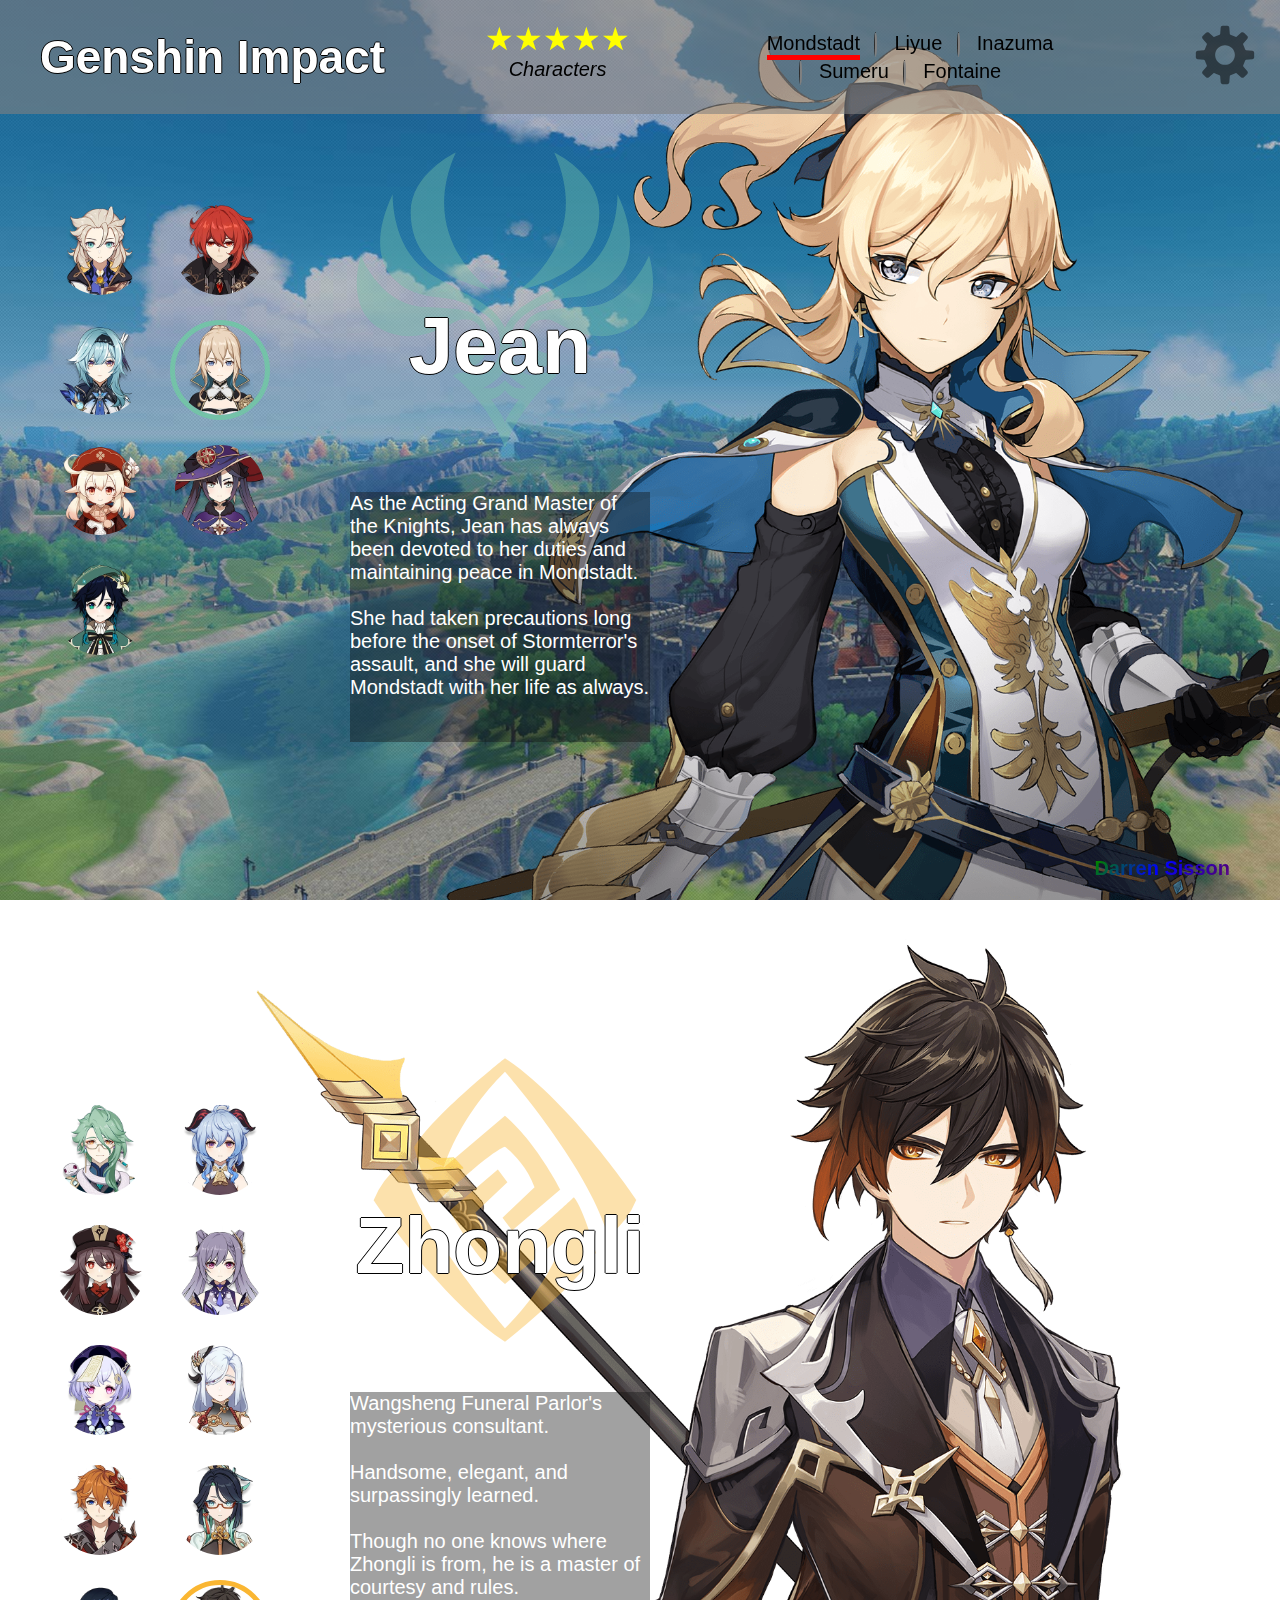
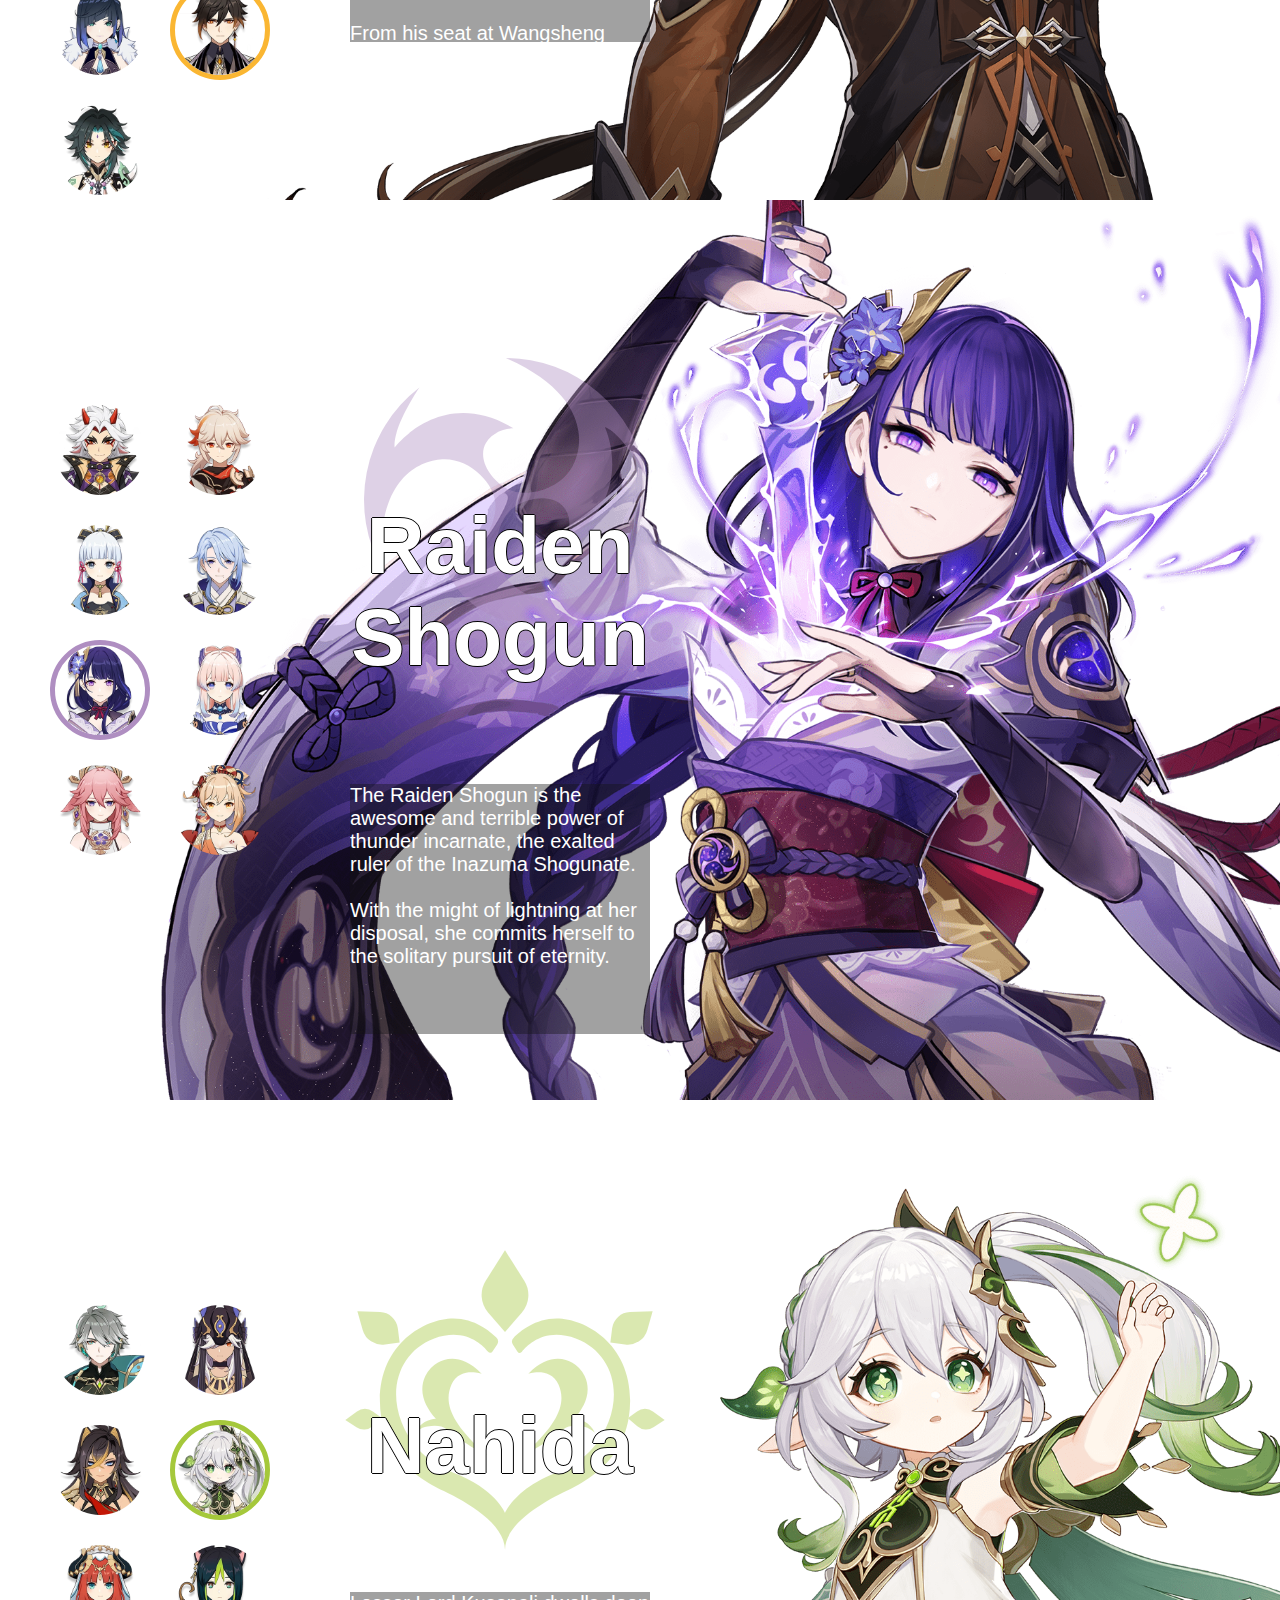
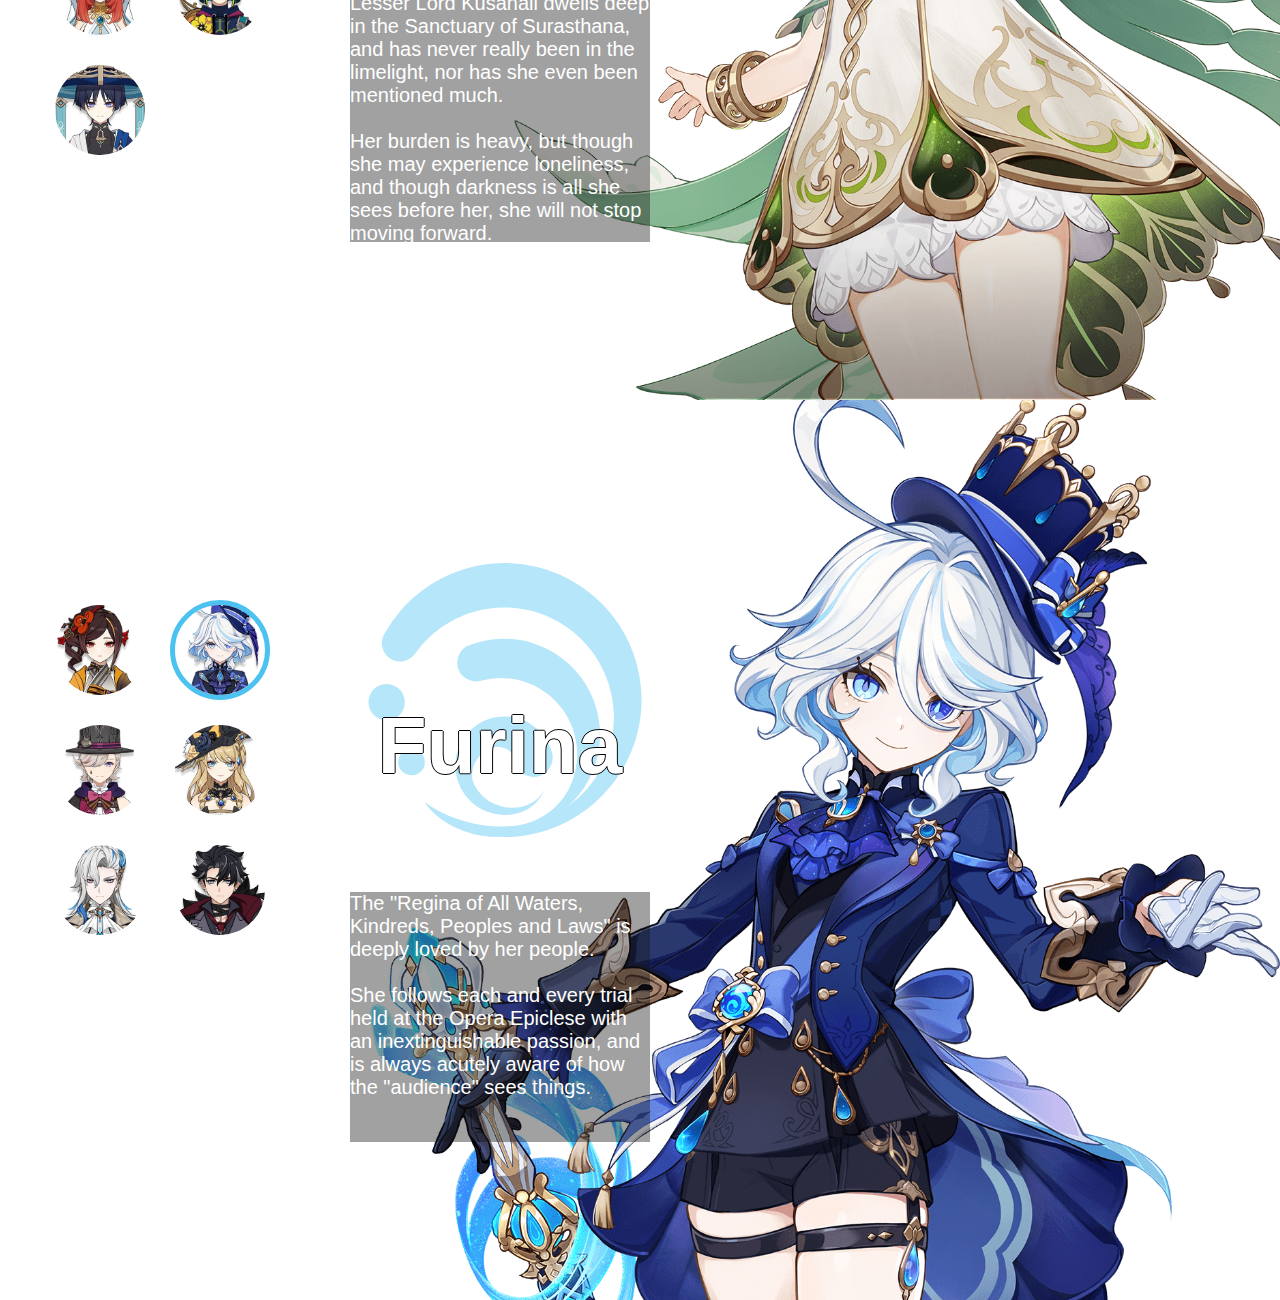
==== commit 728686e7: "add settings button with animation, add profiles" ====
--- a/index.html
+++ b/index.html
@@ -30,6 +30,19 @@
           </li>
         </ul>
       </nav>
+      <div id="settings">
+        <img src="./assets/settings.svg" />
+        <div class="dropdown-content">
+          <div>
+            <label class="switch">
+              <input type="checkbox" id="darkmode" name="darkmode" />
+              <span class="slider round"></span> </label
+            ><label for="darkmode">Dark Mode</label>
+          </div>
+          <div>Setting one</div>
+          <div>Setting two</div>
+        </div>
+      </div>
     </header>
     <main>
       <section id="Mondstadt-section">
@@ -45,14 +58,6 @@
               char="albedo"
             />
             <img
-              class="icon"
-              region="Mondstadt"
-              src="./assets/charactericon/aloy_icon.webp"
-              alt="Aloy"
-              element="cryo"
-              active="false"
-              char="aloy"
-            /><img
               class="icon"
               region="Mondstadt"
               src="./assets/charactericon/diluc_icon.webp"
@@ -106,10 +111,16 @@
             <div id="Mondstadt-profile">
               <h2>Jean</h2>
               <div>
-                Lorem ipsum dolor sit amet consectetur adipisicing elit.
-                Aspernatur eaque voluptates mollitia tempora molestias optio nam
-                similique maiores, enim amet expedita delectus sapiente modi
-                porro, totam consectetur a aut dicta.
+                <p>
+                  As the Acting Grand Master of the Knights, Jean has always
+                  been devoted to her duties and maintaining peace in Mondstadt.
+                </p>
+                <br />
+                <p>
+                  She had taken precautions long before the onset of
+                  Stormterror's assault, and she will guard Mondstadt with her
+                  life as always.
+                </p>
               </div>
               <img
                 id="Mondstadt-image"
@@ -221,10 +232,19 @@
             <div id="Liyue-profile">
               <h2>Zhongli</h2>
               <div>
-                Lorem ipsum dolor sit amet consectetur adipisicing elit.
-                Aspernatur eaque voluptates mollitia tempora molestias optio nam
-                similique maiores, enim amet expedita delectus sapiente modi
-                porro, totam consectetur a aut dicta.
+                <p>Wangsheng Funeral Parlor's mysterious consultant.</p>
+                <br />
+                <p>Handsome, elegant, and surpassingly learned.</p>
+                <br />
+                <p>
+                  Though no one knows where Zhongli is from, he is a master of
+                  courtesy and rules.
+                </p>
+                <br />
+                <p>
+                  From his seat at Wangsheng Funeral Parlor, he performs all
+                  manner of rituals.
+                </p>
               </div>
               <img
                 id="Liyue-image"
@@ -315,10 +335,15 @@
             <div id="Inazuma-profile">
               <h2>Raiden Shogun</h2>
               <div>
-                Lorem ipsum dolor sit amet consectetur adipisicing elit.
-                Aspernatur eaque voluptates mollitia tempora molestias optio nam
-                similique maiores, enim amet expedita delectus sapiente modi
-                porro, totam consectetur a aut dicta.
+                <p>
+                  The Raiden Shogun is the awesome and terrible power of thunder
+                  incarnate, the exalted ruler of the Inazuma Shogunate.
+                </p>
+                <br />
+                <p>
+                  With the might of lightning at her disposal, she commits
+                  herself to the solitary pursuit of eternity.
+                </p>
               </div>
               <img
                 id="Inazuma-image"
@@ -403,10 +428,17 @@
             <div id="Sumeru-profile">
               <h2>Nahida</h2>
               <div>
-                Lorem ipsum dolor sit amet consectetur adipisicing elit.
-                Aspernatur eaque voluptates mollitia tempora molestias optio nam
-                similique maiores, enim amet expedita delectus sapiente modi
-                porro, totam consectetur a aut dicta.
+                <p>
+                  Lesser Lord Kusanali dwells deep in the Sanctuary of
+                  Surasthana, and has never really been in the limelight, nor
+                  has she even been mentioned much.
+                </p>
+                <br />
+                <p>
+                  Her burden is heavy, but though she may experience loneliness,
+                  and though darkness is all she sees before her, she will not
+                  stop moving forward.
+                </p>
               </div>
               <img
                 id="Sumeru-image"
@@ -453,7 +485,7 @@
             <img
               class="icon"
               region="Fontaine"
-              src="./assets/charactericon/nahida_icon.webp"
+              src="./assets/charactericon/navia_icon.webp"
               alt="Navia"
               element="geo"
               active="false"
@@ -482,10 +514,16 @@
             <div id="Fontaine-profile">
               <h2>Furina</h2>
               <div>
-                Lorem ipsum dolor sit amet consectetur adipisicing elit.
-                Aspernatur eaque voluptates mollitia tempora molestias optio nam
-                similique maiores, enim amet expedita delectus sapiente modi
-                porro, totam consectetur a aut dicta.
+                <p>
+                  The "Regina of All Waters, Kindreds, Peoples and Laws" is
+                  deeply loved by her people.
+                </p>
+                <br />
+                <p>
+                  She follows each and every trial held at the Opera Epiclese
+                  with an inextinguishable passion, and is always acutely aware
+                  of how the "audience" sees things.
+                </p>
               </div>
               <img
                 id="Fontaine-image"
@@ -499,6 +537,523 @@
           </div>
         </div>
       </section>
+      <div id="profiles">
+        <div id="albedo-profile">
+          <p>
+            Albedo — an alchemist based in Mondstadt, in the service of the
+            Knights of Favonius.
+          </p>
+          <br />
+          <p>
+            "Genius," "Kreideprinz," or "Captain of the Investigation Team"...
+            Such titles and honors are of no consequence to him when there is so
+            much more research to conduct.
+          </p>
+          <br />
+          <p>
+            The pursuit of fortune and connections cannot hold a candle to his
+            heart's desire — acquiring the limitless, obscure knowledge left
+            behind by previous generations of scholars.
+          </p>
+        </div>
+        <div id="alhaitham-profile">
+          <p>
+            The current scribe of the Sumeru Akademiya, a man endowed with
+            extraordinary intelligence and talent.
+          </p>
+          <br />
+          <p>
+            He lives free — free from the searching eyes of ordinary people,
+            anyway.
+          </p>
+        </div>
+        <div id="arataki_itto-profile">
+          Fast as the wind and mighty as thunder, he is an intrepid man with Oni
+          blood running through his veins.
+        </div>
+        <div id="baizhu-profile">
+          <p>
+            The owner of Bubu Pharmacy, the finest pharmacy in all of Liyue.
+          </p>
+          <br />
+          <p>
+            He is rarely seen without a white snake named Changsheng coiled
+            around his shoulders.
+          </p>
+          <br />
+          <p>
+            His prescriptions are varied and diverse, and his medical prowess
+            and compassion are known throughout Teyvat.
+          </p>
+        </div>
+        <div id="chiori-profile">
+          A frank and outspoken fashion designer whose unique sense of style
+          always puts her at the forefront of Fontainian trends.
+        </div>
+        <div id="cyno-profile">
+          <p>
+            The General Mahamatra of the Akademiya, leader of all the Matras.
+          </p>
+          <br />
+          <p>
+            He has a unique sense of humor that never fails to leave a deep
+            impression.
+          </p>
+        </div>
+        <div id="dehya-profile">
+          <p>
+            A member of "The Eremites," a loosely-organized mercenary
+            organization.
+          </p>
+          <br />
+          <p>
+            She is brave, powerful, and enjoys an excellent reputation among
+            mercenaries.
+          </p>
+        </div>
+        <div id="diluc-profile">
+          <p>
+            As the wealthiest gentleman in Mondstadt, the ever-dapper Diluc
+            always presents himself as the epitome of perfection.
+          </p>
+          <br />
+          <p>
+            But behind the courteous visage burns a zealous soul that has sworn
+            to protect Mondstadt at all costs, allowing him to mercilessly
+            vanquish all who threaten his city.
+          </p>
+        </div>
+        <div id="eula-profile">
+          <p>
+            A rebellious descendant of the old aristocracy who is always out on
+            the battlefield.
+          </p>
+          <br />
+          <p>
+            As one born into the old aristocracy, carrying the bloodline of
+            sinners, Eula has needed a unique approach to the world to navigate
+            the towering walls of prejudice peacefully.
+          </p>
+          <br />
+          <p>
+            Of course, this did not prevent her from severing ties with her
+            clan.
+          </p>
+          <br />
+          <p>
+            As the outstanding Spindrift Knight, she hunts down Mondstadt's
+            enemies in the wild to exact her unique "vengeance."
+          </p>
+        </div>
+        <div id="furina-profile">
+          <p>
+            The "Regina of All Waters, Kindreds, Peoples and Laws" is deeply
+            loved by her people.
+          </p>
+          <br />
+          <p>
+            She follows each and every trial held at the Opera Epiclese with an
+            inextinguishable passion, and is always acutely aware of how the
+            "audience" sees things.
+          </p>
+        </div>
+        <div id="ganyu-profile">
+          <p>
+            The secretary to the Liyue Qixing. The blood of both human and
+            illuminated beast flows within her veins.
+          </p>
+          <br />
+          <p>
+            Graceful and quiet by nature, yet the gentle disposition of qilin
+            sees not even the slightest conflict with even the most arduous of
+            workloads.
+          </p>
+          <br />
+          <p>
+            After all, Ganyu firmly believes that all the work she does is in
+            honor of her contract with Rex Lapis, seeking the well-being of all
+            living things within Liyue.
+          </p>
+        </div>
+        <div id="hu_tao-profile">
+          <p>
+            Hu Tao is the 77th Director of the Wangsheng Funeral Parlor, a
+            person vital to managing Liyue's funerary affairs.
+          </p>
+          <br />
+          <p>
+            She does her utmost to flawlessly carry out a person's last rites
+            and preserve the world's balance of yin and yang.
+          </p>
+          <br />
+          <p>
+            Aside from this, she is also a talented poet whose many
+            "masterpieces" have passed around Liyue's populace by word of mouth.
+          </p>
+        </div>
+        <div id="jean-profile">
+          <p>
+            As the Acting Grand Master of the Knights, Jean has always been
+            devoted to her duties and maintaining peace in Mondstadt.
+          </p>
+          <br />
+          <p>
+            She had taken precautions long before the onset of Stormterror's
+            assault, and she will guard Mondstadt with her life as always.
+          </p>
+        </div>
+        <div id="kaedehara_kazuha-profile">
+          <p>
+            A wandering samurai from Inazuma with a modest and gentle
+            personality. Beneath a youthful and carefree demeanor lies a heart
+            that hides a great many burdens from the past.
+          </p>
+          <br />
+          <p>Seemingly easygoing, Kazuha has his own code of conduct.</p>
+        </div>
+        <div id="kamisato_ayaka-profile">
+          <p>
+            Daughter of the Yashiro Commission's Kamisato Clan from Inazuma.
+            Dignified and elegant, wise and determined.
+          </p>
+          <br />
+          <p>Sincere and pleasant to others.</p>
+          <br />
+          <p>
+            Universally loved by the Inazuma people, she has earned the title of
+            Shirasagi Himegimi.
+          </p>
+        </div>
+        <div id="kamisato_ayato-profile">
+          <p>
+            Current head of the Kamisato Clan and, accordingly, the Yashiro
+            Commissioner.
+          </p>
+          <br />
+          <p>
+            He always has a way of attaining his purpose in a well-thought-out
+            manner.
+          </p>
+          <br />
+          <p>
+            However, few people understand what that "goal" he holds most dear
+            is.
+          </p>
+        </div>
+        <div id="keqing-profile">
+          <p>The Yuheng of the Liyue Qixing.</p>
+          <br />
+          <p>
+            Keqing has much to say about Rex Lapis' unilateral approach to
+            policymaking in Liyue ⁠— but in truth, gods admire skeptics such as
+            her quite a lot.
+          </p>
+          <br />
+          <p>
+            She firmly believes that humanity's future should be determined by
+            humans themselves, and that they can even do better than the archons
+            and adepti have done for them.
+          </p>
+          <br />
+          <p>In order to prove this, she works harder than anyone else.</p>
+        </div>
+        <div id="klee-profile">
+          <p>
+            Knights of Favonius Spark Knight! Forever with a bang and a flash!
+          </p>
+          <br />
+          <p>
+            —And then disappearing from the stern gaze of Acting Grand Master
+            Jean.
+          </p>
+          <br />
+          <p>
+            Sure, time in solitary confinement gives lots of time to think about
+            new gunpowder formulas...
+          </p>
+          <br />
+          <p>
+            But it'd still be better to not be in solitary in the first place.
+          </p>
+        </div>
+        <div id="lyney-profile">
+          <p>A genius of a magician famed throughout Fontaine.</p>
+          <br />
+          <p>
+            He moves his audience with a combination of sleight of hand and the
+            gift of the gab.
+          </p>
+          <br />
+          <p>
+            Eloquent, ingenious, and with a mind as hard to fathom as a cat.
+          </p>
+        </div>
+        <div id="mona-profile">
+          <p>
+            A mysterious young astrologer who proclaims herself to be
+            "Astrologist Mona Megistus," and who possesses abilities to match
+            the title.
+          </p>
+          <br />
+          <p>Erudite, but prideful.</p>
+          <br />
+          <p>
+            Though she is often strapped for cash and lives a life of thrift,
+            she is resolved to never use astrology for profit...
+          </p>
+          <br />
+          <p>
+            It is this very resolution that has caused her to constantly fret
+            about money.
+          </p>
+        </div>
+        <div id="nahida-profile">
+          <p>
+            Lesser Lord Kusanali dwells deep in the Sanctuary of Surasthana, and
+            has never really been in the limelight, nor has she even been
+            mentioned much.
+          </p>
+          <br />
+          <p>
+            Her burden is heavy, but though she may experience loneliness, and
+            though darkness is all she sees before her, she will not stop moving
+            forward.
+          </p>
+        </div>
+        <div id="navia-profile">
+          <p>
+            The ever-beaming President of the Spina di Rosula, devoted to
+            helping the people of Fontaine solve all kinds of thorny issues.
+          </p>
+        </div>
+        <div id="neuvillette-profile">
+          <p>
+            You wouldn't exactly describe the Iudex of Fontaine as
+            "approachable."
+          </p>
+          <br />
+          <p>
+            It's hard to say whether it's just in his nature, or because he has
+            secrets to hide.
+          </p>
+        </div>
+        <div id="nilou-profile">
+          <p>Star of the Zubayr Theater.</p>
+          <br />
+          <p>
+            Her dance is as graceful as a water lily in first bloom, pure and
+            pristine.
+          </p>
+          <br />
+          <p>But she is by no means a haughty and cold person.</p>
+          <br />
+          <p>
+            Even the most hurried traveler will not forget her innocent and
+            radiant smile.
+          </p>
+        </div>
+        <div id="qiqi-profile">
+          <p>An apprentice and herb gatherer at Bubu Pharmacy.</p>
+          <br />
+          <p>
+            "Blessed" by the adepti with a body that cannot die, this petite
+            zombie cannot do anything without first giving herself orders to do
+            it.
+          </p>
+          <br />
+          <p>Qiqi's memory is like a sieve.</p>
+          <br />
+          <p>
+            Out of necessity, she always carries around a notebook in which she
+            writes anything important that she is sure to forget later.
+          </p>
+          <br />
+          <p>
+            But on her worst days, she even forgets to look at her notebook..
+          </p>
+        </div>
+        <div id="raiden_shogun-profile">
+          <p>
+            The Raiden Shogun is the awesome and terrible power of thunder
+            incarnate, the exalted ruler of the Inazuma Shogunate.
+          </p>
+          <br />
+          <p>
+            With the might of lightning at her disposal, she commits herself to
+            the solitary pursuit of eternity.
+          </p>
+        </div>
+        <div id="sangonomiya_kokomi-profile">
+          <p>
+            Kokomi is the Divine Priestess of Watatsumi Island, and also serves
+            as its supreme leader.
+          </p>
+          <br />
+          <p>
+            She is well-versed in the art of war, is good at strategizing, and
+            has keen insights into military affairs.
+          </p>
+          <br />
+          <p>
+            She is also adept at handling domestic affairs, diplomacy, and other
+            matters.
+          </p>
+          <br />
+          <p>Still, this unfathomable leader has a mysterious side to her...</p>
+        </div>
+        <div id="shenhe-profile">
+          <p>
+            Even though she was born in the human world, she ended up being an
+            adepti disciple.
+          </p>
+          <br />
+          <p>
+            She grew up in the mountains far away from Liyue Harbor, her soul
+            bound with red ropes, training both her body and mind.
+          </p>
+          <br />
+          <p>
+            Despite having the elegant temperament of an adeptus, she seems to
+            be shrouded in mystery.
+          </p>
+        </div>
+        <div id="tartaglia-profile">
+          <p>
+            Meet Tartaglia — the cunning Snezhnayan whose unpredictable
+            personality keeps people guessing his every move.
+          </p>
+          <br />
+          <p>
+            Don't be under any illusion as to what he might be thinking or what
+            his intentions are.
+          </p>
+          <br />
+          <p>
+            Just remember this: Behind that innocent, childlike exterior lies a
+            finely honed instrument of war.
+          </p>
+        </div>
+        <div id="tighnari-profile">
+          <p>
+            An Avidya Forest Watcher and botanical scholar who graduated from
+            Amurta.
+          </p>
+          <br />
+          <p>
+            He leads a fruitful life of patrolling the rainforest, protecting
+            the ecology, and lecturing fools every day.
+          </p>
+        </div>
+        <div id="venti-profile">
+          <p>
+            A bard that seems to have arrived on some unknown wind — sometimes
+            sings songs as old as the hills, and other times sings poems fresh
+            and new.
+          </p>
+          <br />
+          <p>
+            Likes apples and lively places but is not a fan of cheese or
+            anything sticky.
+          </p>
+          <br />
+          <p>
+            When using his Anemo power to control the wind, it often appears as
+            feathers, as he's fond of that which appears light and breezy.
+          </p>
+        </div>
+        <div id="wanderer-profile">
+          <p>
+            If the measure of humanity is having a heart, then he cannot be
+            deemed as such.
+          </p>
+          <br />
+          <p>
+            If one without a heart experiences joy and sorrow, then he shall be
+            a puppet most alike to humanity.
+          </p>
+        </div>
+        <div id="wriothesley-profile">
+          <p>
+            Administrator of the Fortress of Meropide, he was given Fontaine's
+            highest honorary title of "Duke."
+          </p>
+          <br />
+          <p>Both low-profile and dependable.</p>
+        </div>
+        <div id="xianyun-profile">
+          <p>
+            A mysterious woman who has just moved to Liyue Harbor and claims to
+            be reserved, quiet, and socially inept.
+          </p>
+        </div>
+        <div id="xiao-profile">
+          <p>
+            One of the mighty and illuminated adepti guarding Liyue, also
+            heralded as the "Vigilant Yaksha."
+          </p>
+          <br />
+          <p>
+            Despite his youthful appearance, tales of his exploits have been
+            documented for millennia.
+          </p>
+          <br />
+          <p>He is especially fond of Wangshu Inn's Almond Tofu.</p>
+          <br />
+          <p>
+            This is because it tastes just like the sweet dreams he used to
+            devour.
+          </p>
+        </div>
+        <div id="yae_miko-profile">
+          <p>
+            The head shrine maiden in charge of Grand Narukami Shrine and a
+            descendant of Kitsune lineage, Eternity's servant and friend, and
+            the intimidating editor-in-chief of Yae Publishing House, a
+            publisher of light novels...
+          </p>
+        </div>
+        <div id="yelan-profile">
+          <p>
+            A mysterious person who claims to work for the Ministry of Civil
+            Affairs, but is a "non-entity" on the Ministry of Civil Affairs'
+            list.
+          </p>
+          <br />
+          <p>
+            Elusive, enigmatic, erratic - all of these are Yelan's hallmarks.
+          </p>
+        </div>
+        <div id="yoimiya-profile">
+          <p>A talented pyrotechnician.</p>
+          <br />
+          <p>
+            The current owner of Naganohara Fireworks known as the "Queen of the
+            Summer Festival."
+          </p>
+          <br />
+          <p>A girl filled with fiery passion.</p>
+          <br />
+          <p>
+            The uncompromising childish innocence and the obsession with
+            craftsmanship intertwine in her to create a spectacular blaze.
+          </p>
+        </div>
+        <div id="zhongli-profile">
+          <p>Wangsheng Funeral Parlor's mysterious consultant.</p>
+          <br />
+          <p>Handsome, elegant, and surpassingly learned.</p>
+          <br />
+          <p>
+            Though no one knows where Zhongli is from, he is a master of
+            courtesy and rules.
+          </p>
+          <br />
+          <p>
+            From his seat at Wangsheng Funeral Parlor, he performs all manner of
+            rituals.
+          </p>
+        </div>
+      </div>
     </main>
     <footer>
       <div>Darren Sisson</div>
--- a/style.css
+++ b/style.css
@@ -29,9 +29,10 @@
 }
 nav {
   display: flex;
-  justify-content: center;
+  justify-content: flex-start;
   align-items: center;
   z-index: 2;
+  width: 100%;
 }
 ul {
   list-style-type: none;
@@ -46,14 +47,17 @@
 
 li::after {
   position: absolute;
-  width: 2px;
+  width: 1px;
   left: -20px;
   content: " ";
   height: 100%;
-  background: black;
+  background: grey;
+  border: 1px inset grey;
+  border-radius: 50%;
 }
 
 li:first-child::after {
+  border: none;
   background: none;
 }
 
@@ -61,9 +65,67 @@
   border-bottom: 5px white solid;
   cursor: pointer;
 }
+
 li[active="true"] {
   border-bottom: 5px red solid;
 }
+
+#settings {
+  align-content: center;
+  flex-shrink: 0;
+  flex-grow: 0;
+  height: 100%;
+  width: 70px;
+  cursor: pointer;
+  position: relative;
+  display: inline-block;
+}
+#settings > img {
+  opacity: 0.5;
+  transition: transform 2s;
+}
+#settings > img:hover {
+  opacity: 1;
+  transform: rotate(45deg);
+}
+.dropdown-content {
+  display: none;
+  position: absolute;
+  right: 0;
+  background-color: #f9f9f9;
+  min-width: 220px;
+  box-shadow: 0px 8px 16px 0px rgba(0, 0, 0, 0.2);
+  z-index: 1;
+}
+
+.dropdown-content a {
+  color: black;
+  padding: 12px 16px;
+  text-decoration: none;
+  display: block;
+}
+
+.dropdown-content div {
+  color: black;
+  padding: 12px 16px;
+  text-decoration: none;
+  display: flex;
+  align-items: center;
+  column-gap: 10px;
+}
+label:hover {
+  cursor: pointer;
+}
+
+.dropdown-content div:hover {
+  background-color: #f1f1f1;
+}
+
+#settings:hover .dropdown-content {
+  display: flex;
+  flex-direction: column;
+}
+
 #char-stars {
   font-size: 200%;
   color: yellow;
@@ -263,7 +325,93 @@
 
 div[id*="profile"] > div {
   font-size: 20px;
-  text-align: center;
-  background-color: rgba(128, 128, 128, 0.6);
+  text-align: left;
+  background-color: rgba(19, 19, 19, 0.4);
+  color: white;
+  overflow-y: auto;
+  height: 250px;
   z-index: 99;
 }
+
+::-webkit-scrollbar {
+  width: 10px;
+}
+
+::-webkit-scrollbar:hover {
+  cursor: pointer;
+}
+
+::-webkit-scrollbar-track {
+  box-shadow: inset 0 0 5px rgba(128, 128, 128, 0.6);
+  border-radius: 10px;
+}
+
+::-webkit-scrollbar-thumb {
+  background: rgba(0, 0, 0, 0.5);
+  border: 1px solid white;
+  border-radius: 10px;
+}
+
+.switch {
+  position: relative;
+  display: inline-block;
+  width: 60px;
+  height: 34px;
+}
+
+.switch input {
+  opacity: 0;
+  width: 0;
+  height: 0;
+}
+
+.slider {
+  position: absolute;
+  cursor: pointer;
+  top: 0;
+  left: 0;
+  right: 0;
+  bottom: 0;
+  background-color: #ccc;
+  -webkit-transition: 0.4s;
+  transition: 0.4s;
+}
+
+.slider:before {
+  position: absolute;
+  content: "";
+  height: 26px;
+  width: 26px;
+  left: 4px;
+  bottom: 4px;
+  background-color: white;
+  -webkit-transition: 0.4s;
+  transition: 0.4s;
+}
+
+input:checked + .slider {
+  background-color: #2196f3;
+}
+
+input:focus + .slider {
+  box-shadow: 0 0 1px #2196f3;
+}
+
+input:checked + .slider:before {
+  -webkit-transform: translateX(26px);
+  -ms-transform: translateX(26px);
+  transform: translateX(26px);
+}
+
+/* Rounded sliders */
+.slider.round {
+  border-radius: 34px;
+}
+
+.slider.round:before {
+  border-radius: 50%;
+}
+
+#profiles {
+  display: none;
+}
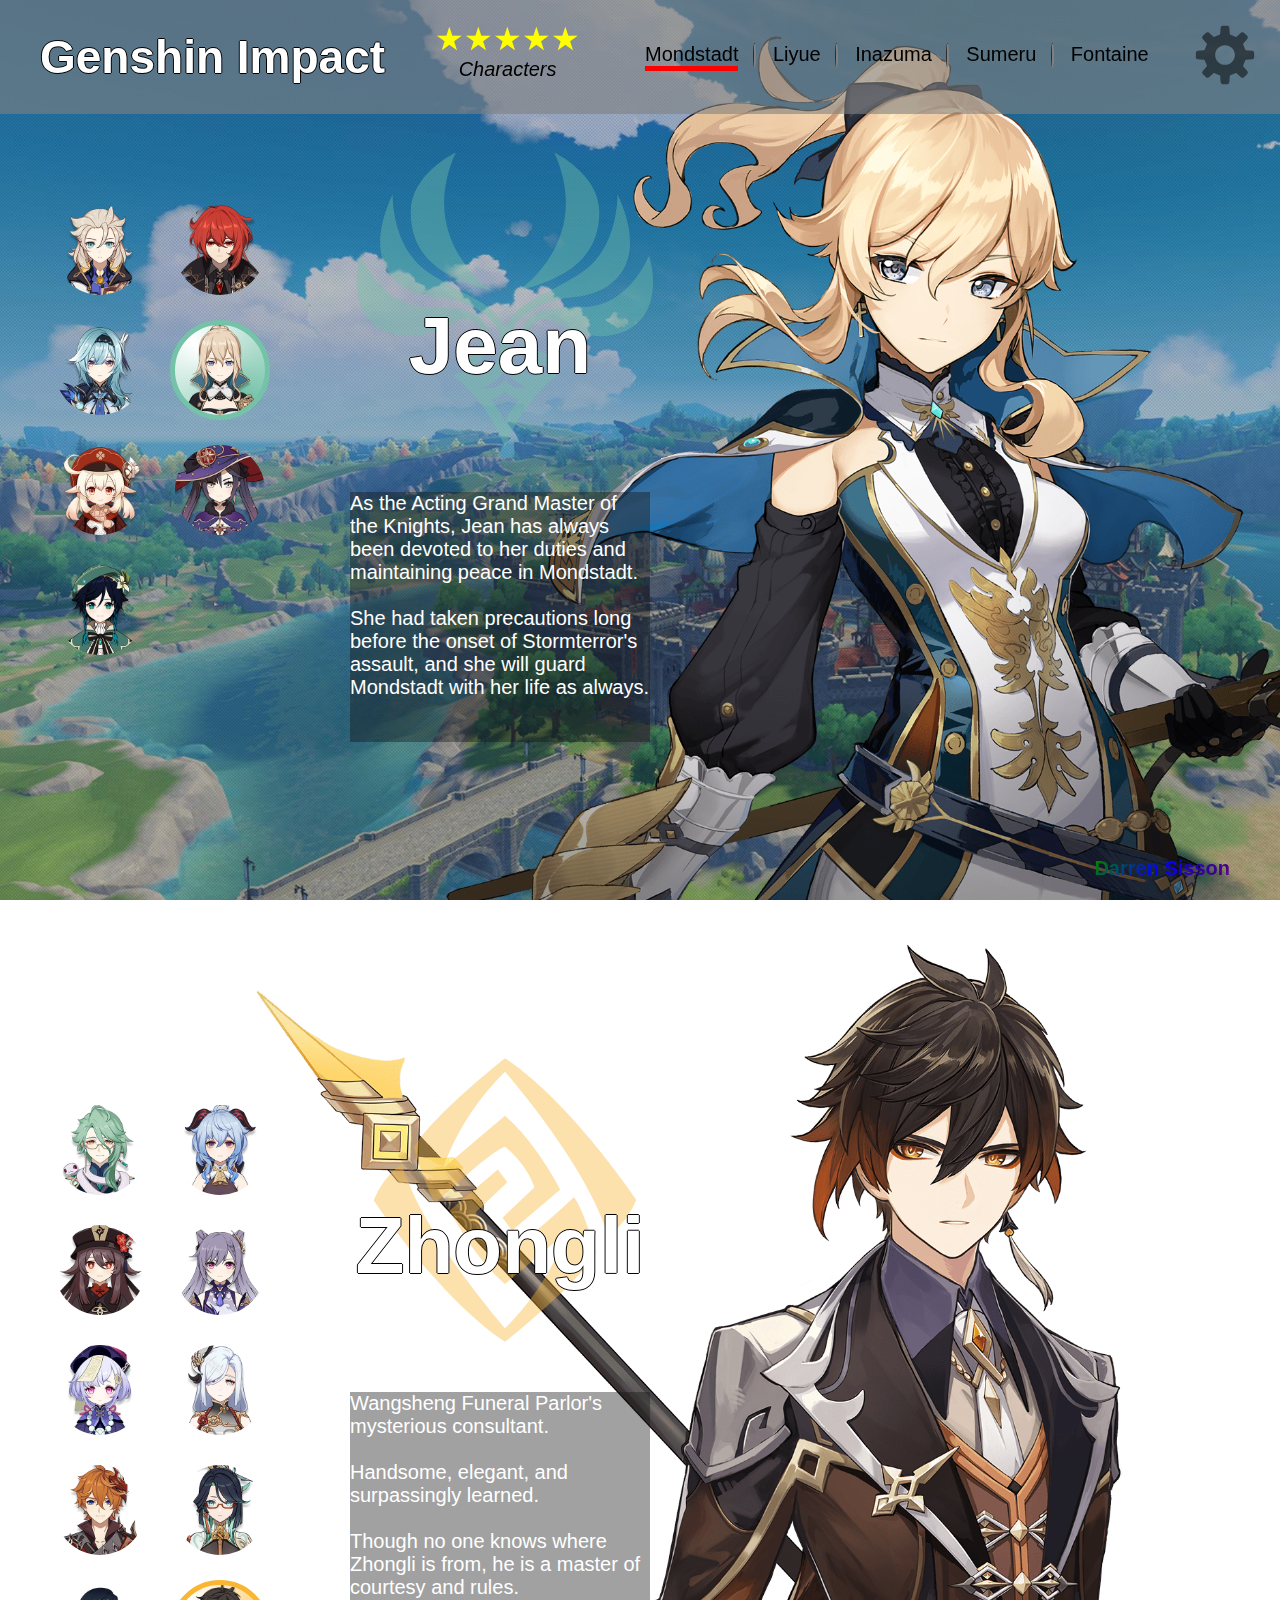
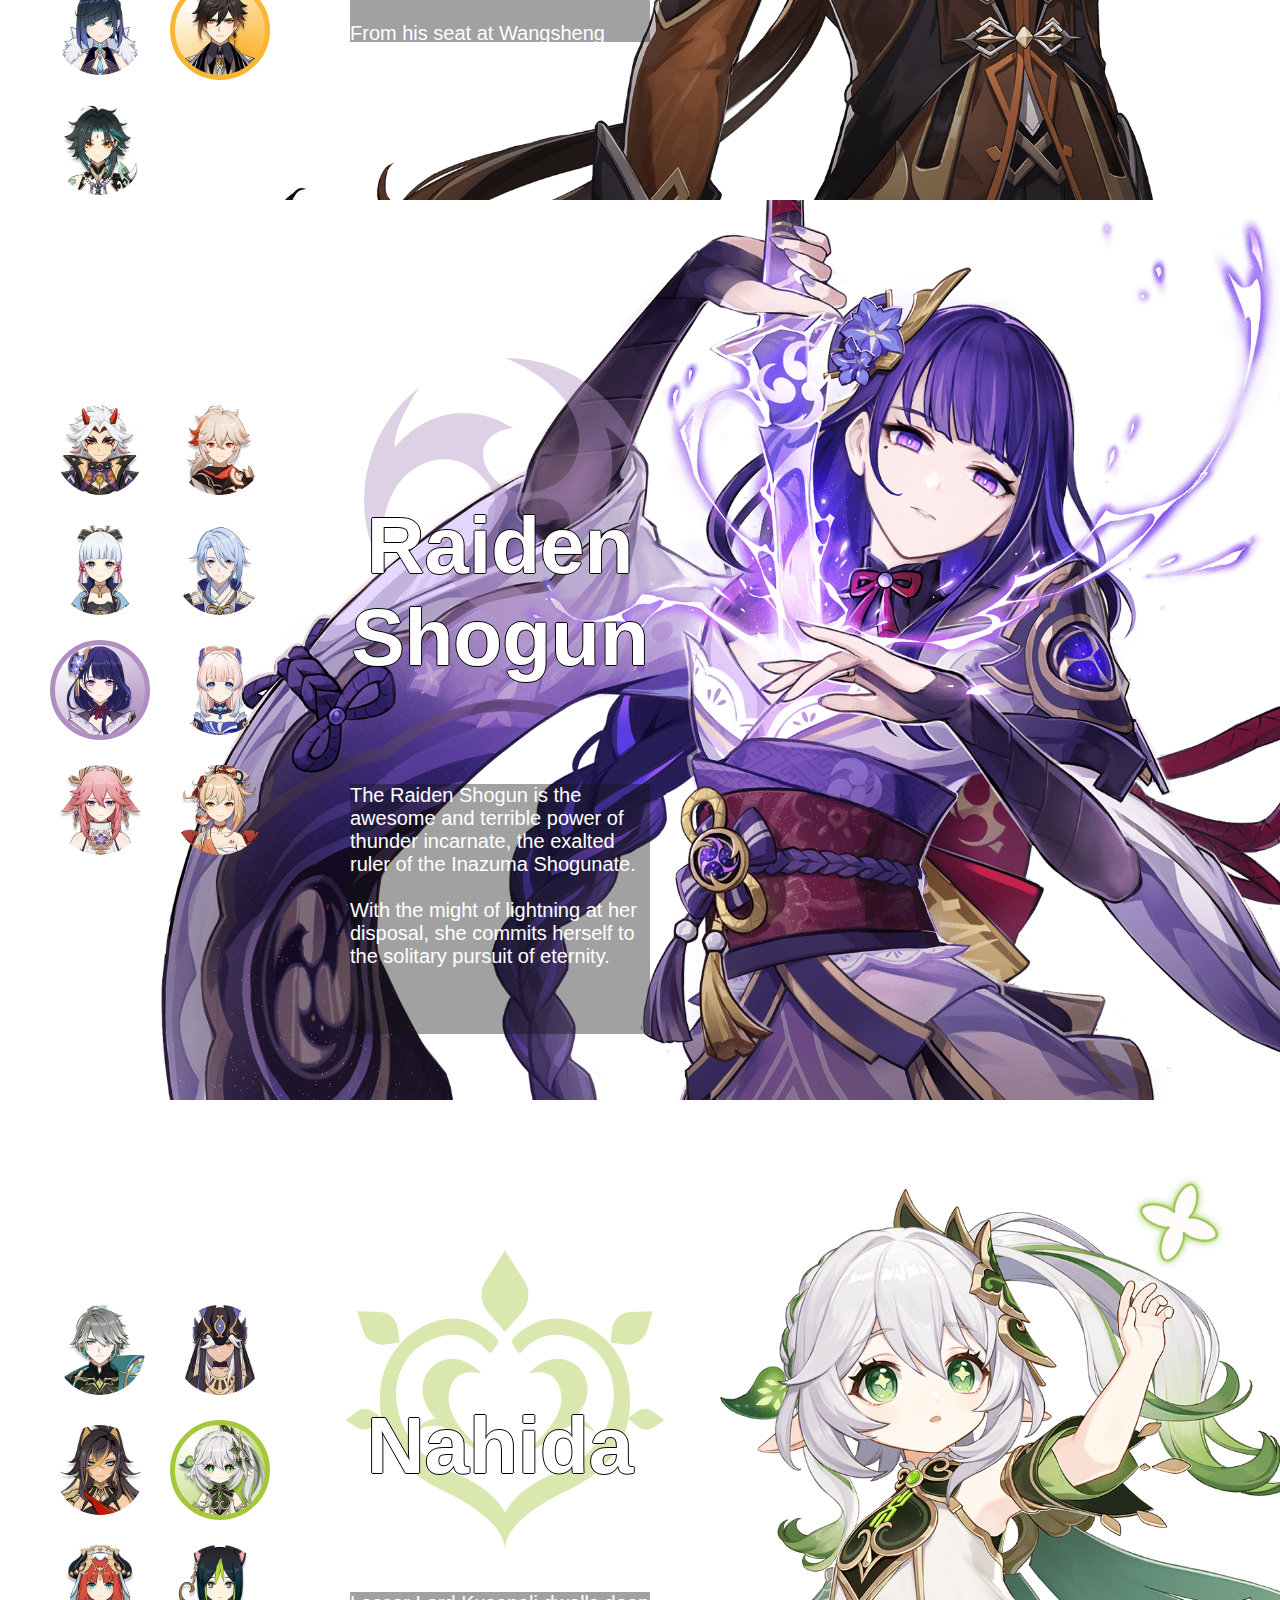
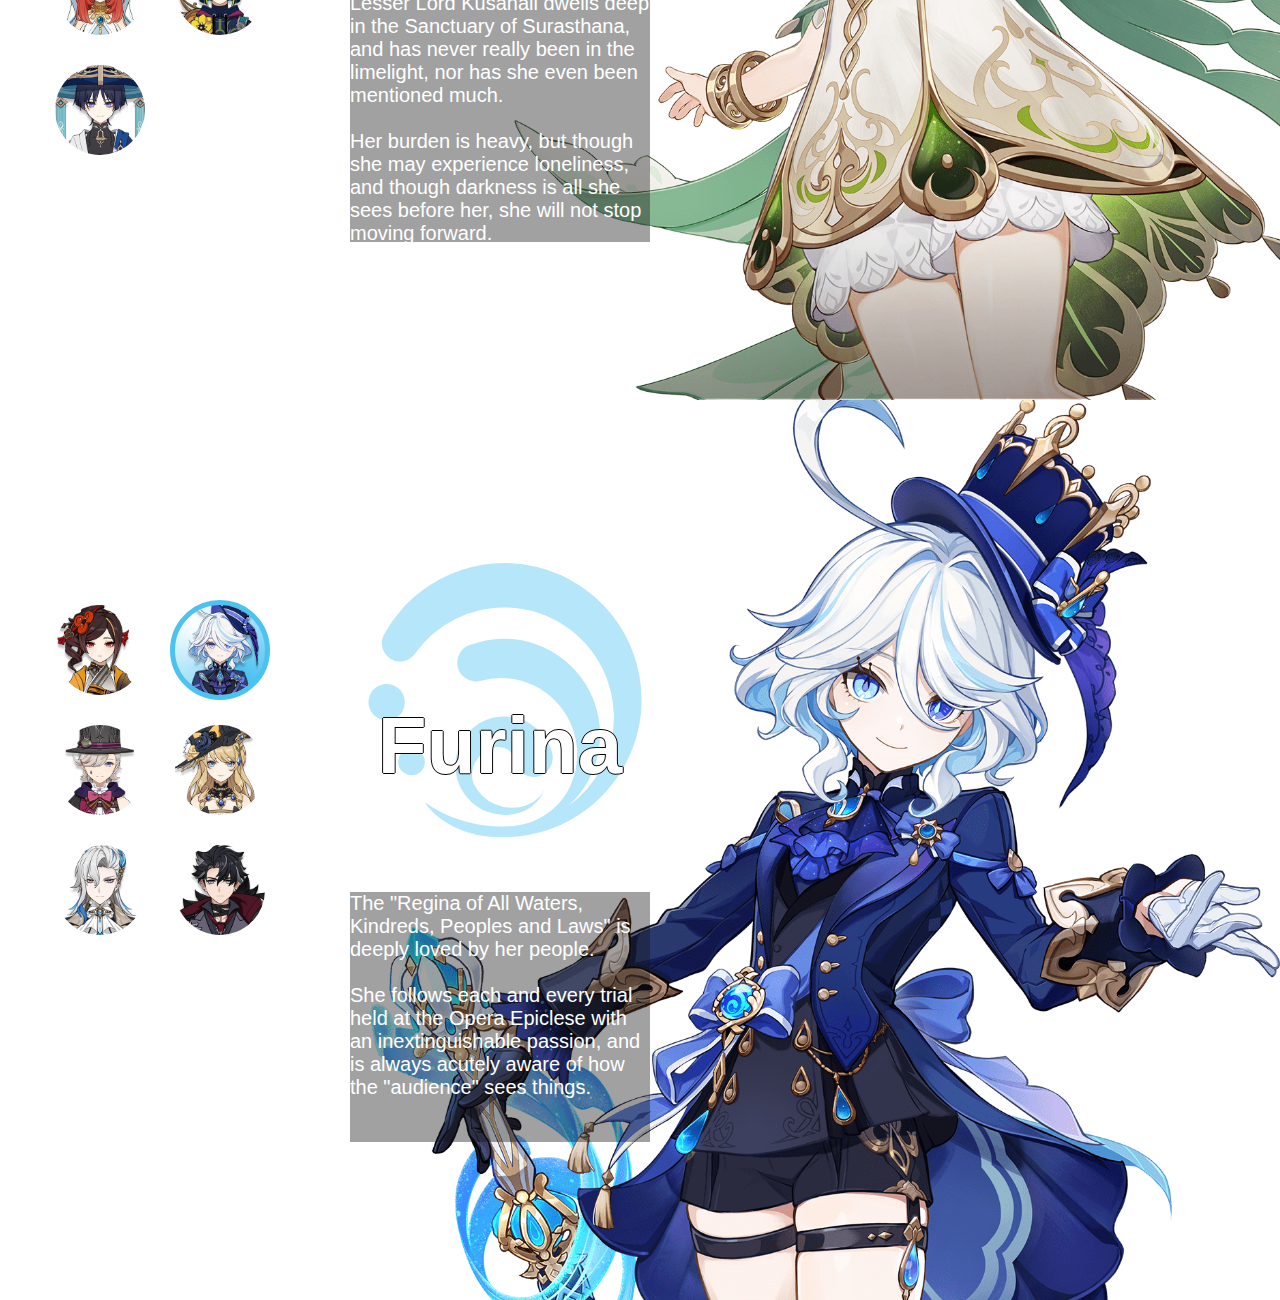
==== commit 76a15e63: "add dark mode to menu, add gradient to char selector" ====
--- a/index.html
+++ b/index.html
@@ -31,7 +31,7 @@
         </ul>
       </nav>
       <div id="settings">
-        <img src="./assets/settings.svg" />
+        <img src="./assets/settings.svg" alt="settings" />
         <div class="dropdown-content">
           <div>
             <label class="switch">
@@ -125,10 +125,12 @@
               <img
                 id="Mondstadt-image"
                 src="./assets/characterportrait/jean_profile.png"
+                alt="character profile image"
               />
               <img
                 id="Mondstadt-element"
                 src="./assets/element/element_anemo.svg"
+                alt="element"
               />
             </div>
           </div>
@@ -249,8 +251,13 @@
               <img
                 id="Liyue-image"
                 src="./assets/characterportrait/zhongli_profile.png"
+                alt="character profile image"
               />
-              <img id="Liyue-element" src="./assets/element/element_geo.svg" />
+              <img
+                id="Liyue-element"
+                src="./assets/element/element_geo.svg"
+                alt="element"
+              />
             </div>
           </div>
         </div>
@@ -348,10 +355,12 @@
               <img
                 id="Inazuma-image"
                 src="./assets/characterportrait/raiden_shogun_profile.png"
+                alt="character profile image"
               />
               <img
                 id="Inazuma-element"
                 src="./assets/element/element_electro.svg"
+                alt="element"
               />
             </div>
           </div>
@@ -443,10 +452,12 @@
               <img
                 id="Sumeru-image"
                 src="./assets/characterportrait/nahida_profile.png"
+                alt="character profile image"
               />
               <img
                 id="Sumeru-element"
                 src="./assets/element/element_dendro.svg"
+                alt="element"
               />
             </div>
           </div>
@@ -528,10 +539,12 @@
               <img
                 id="Fontaine-image"
                 src="./assets/characterportrait/furina_profile.png"
+                alt="character profile image"
               />
               <img
                 id="Fontaine-element"
                 src="./assets/element/element_hydro.svg"
+                alt="element"
               />
             </div>
           </div>
--- a/style.css
+++ b/style.css
@@ -14,9 +14,9 @@
   top: 0;
   width: 100%;
   display: flex;
+  justify-content: space-between;
   background: rgba(128, 128, 128, 0.6);
   padding: 20px;
-  column-gap: 100px;
   z-index: 9;
 }
 h1 {
@@ -129,6 +129,7 @@
 #char-stars {
   font-size: 200%;
   color: yellow;
+  padding: 0 50px;
 }
 #char-stars + div {
   text-align: center;
@@ -246,35 +247,38 @@
   border: 5px solid rgba(0, 0, 0, 0);
 }
 
-.icon[active="true"] {
-  border: 5px solid red;
-}
-
 .icon[active="true"][element="pyro"] {
+  background-image: conic-gradient(from 135deg, #ef7938, white, #ef7938);
   border: 5px solid #ef7938;
 }
 
 .icon[active="true"][element="cryo"] {
+  background-image: conic-gradient(from 135deg, #9fd6e3, white, #9fd6e3);
   border: 5px solid #9fd6e3;
 }
 
 .icon[active="true"][element="anemo"] {
+  background-image: conic-gradient(from 135deg, #74c2a8, white, #74c2a8);
   border: 5px solid #74c2a8;
 }
 
 .icon[active="true"][element="dendro"] {
+  background-image: conic-gradient(from 135deg, #a5c83b, white, #a5c83b);
   border: 5px solid #a5c83b;
 }
 
 .icon[active="true"][element="hydro"] {
+  background-image: conic-gradient(from 135deg, #4cc2f1, white, #4cc2f1);
   border: 5px solid #4cc2f1;
 }
 
 .icon[active="true"][element="geo"] {
+  background-image: conic-gradient(from 135deg, #fab632, white, #fab632);
   border: 5px solid #fab632;
 }
 
 .icon[active="true"][element="electro"] {
+  background-image: conic-gradient(from 135deg, #af8ec1, white, #af8ec1);
   border: 5px solid #af8ec1;
 }
 
@@ -411,7 +415,19 @@
 .slider.round:before {
   border-radius: 50%;
 }
+label {
+  background-color: rgba(0, 0, 0, 0);
+}
 
 #profiles {
   display: none;
 }
+
+.dark-mode {
+  background-color: black;
+  color: white !important;
+}
+
+.dark-mode:hover {
+  background-color: rgb(98, 98, 98) !important;
+}
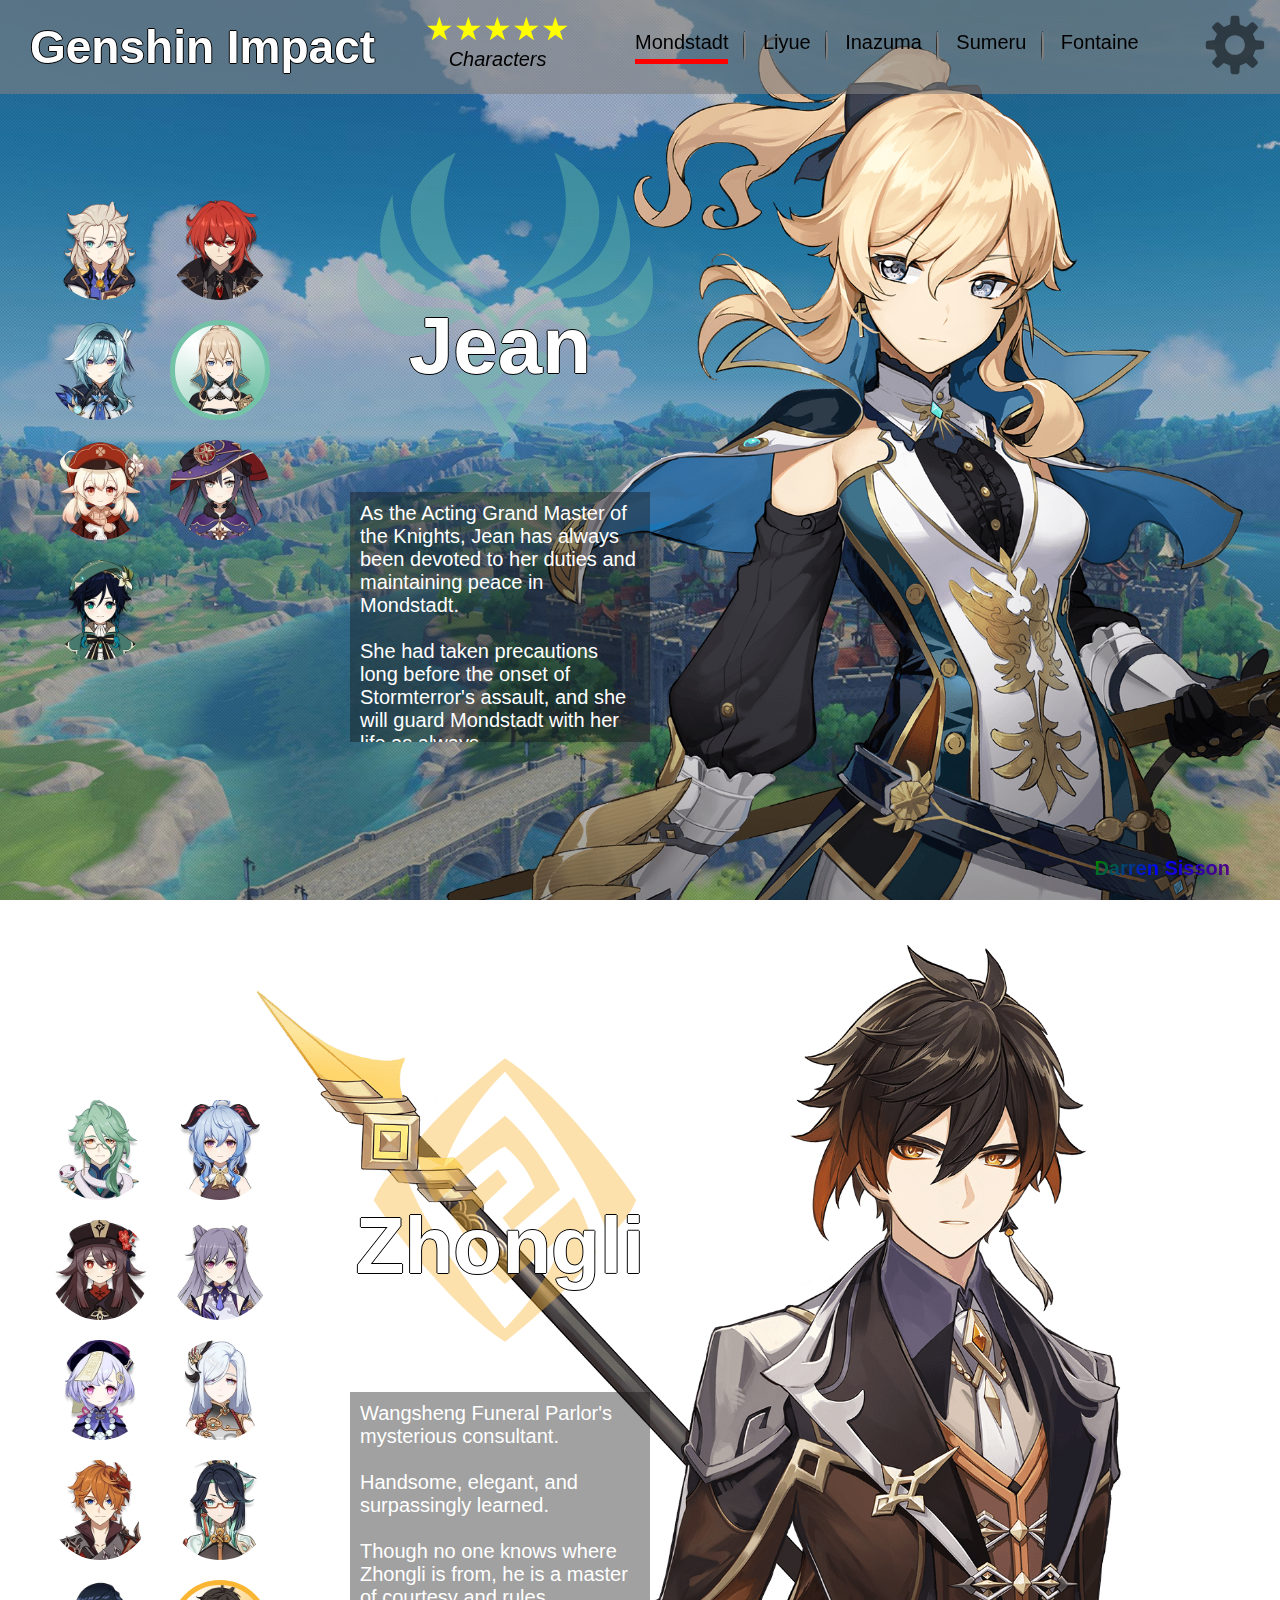
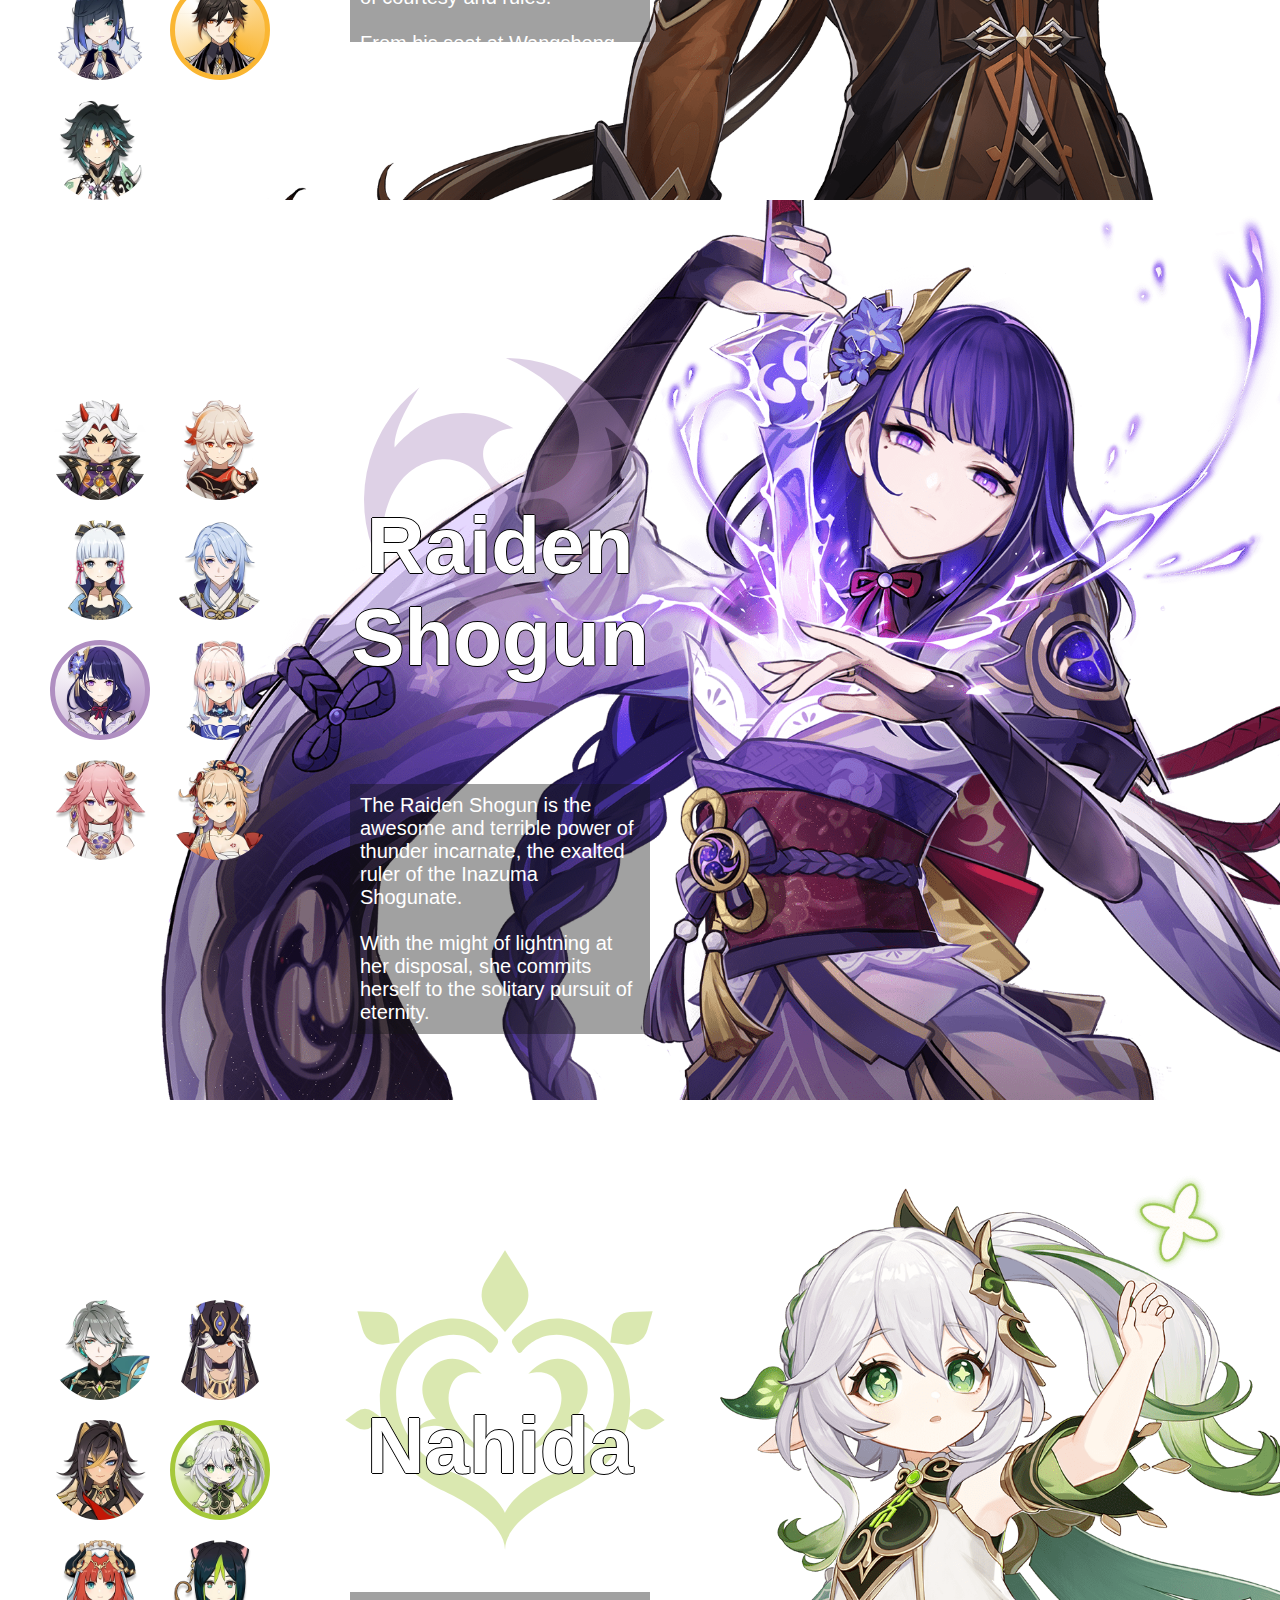
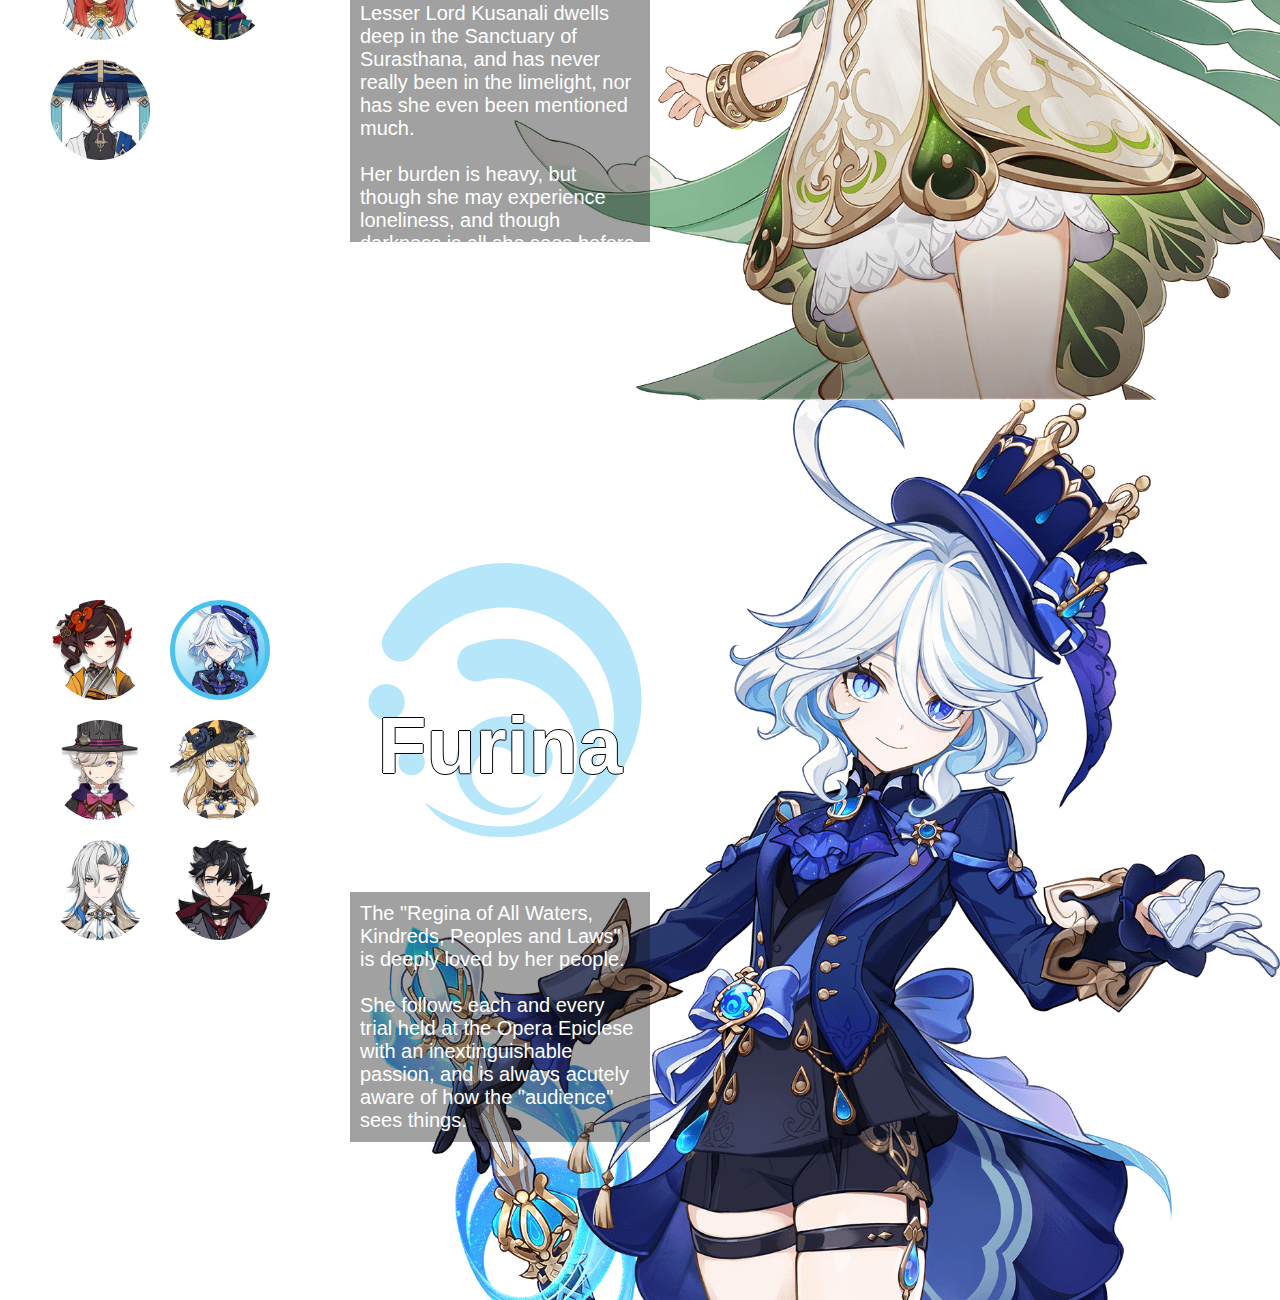
==== commit 3b931f6e: "add transition to character selector" ====
--- a/index.html
+++ b/index.html
@@ -48,64 +48,83 @@
       <section id="Mondstadt-section">
         <div id="Mondstadt-characters">
           <div id="Mondstadt-icons">
-            <img
-              class="icon"
-              region="Mondstadt"
-              src="./assets/charactericon/albedo_icon.webp"
-              alt="Albedo"
-              element="geo"
-              active="false"
-              char="albedo"
-            />
-            <img
-              class="icon"
-              region="Mondstadt"
-              src="./assets/charactericon/diluc_icon.webp"
-              alt="Diluc"
-              element="pyro"
-              active="false"
-              char="diluc"
-            /><img
-              class="icon"
-              region="Mondstadt"
-              src="./assets/charactericon/eula_icon.webp"
-              alt="Eula"
-              element="cryo"
-              active="false"
-              char="eula"
-            /><img
-              class="icon"
-              region="Mondstadt"
-              src="./assets/charactericon/jean_icon.webp"
-              alt="Jean"
-              element="anemo"
-              active="true"
-              char="jean"
-            /><img
-              class="icon"
-              region="Mondstadt"
-              src="./assets/charactericon/klee_icon.webp"
-              alt="Klee"
-              element="pyro"
-              active="false"
-              char="klee"
-            /><img
-              class="icon"
-              region="Mondstadt"
-              src="./assets/charactericon/mona_icon.webp"
-              alt="Mona"
-              element="hydro"
-              active="false"
-              char="mona"
-            /><img
-              class="icon"
-              region="Mondstadt"
-              src="./assets/charactericon/venti_icon.webp"
-              alt="Venti"
-              element="anemo"
-              active="false"
-              char="venti"
-            />
+            <div class="icon-container">
+              <img
+                class="icon"
+                region="Mondstadt"
+                src="./assets/charactericon/albedo_icon.webp"
+                alt="Albedo"
+                element="geo"
+                active="false"
+                char="albedo"
+              />
+            </div>
+            <div class="icon-container">
+              <img
+                class="icon"
+                region="Mondstadt"
+                src="./assets/charactericon/diluc_icon.webp"
+                alt="Diluc"
+                element="pyro"
+                active="false"
+                char="diluc"
+              />
+            </div>
+            <div class="icon-container">
+              <img
+                class="icon"
+                region="Mondstadt"
+                src="./assets/charactericon/eula_icon.webp"
+                alt="Eula"
+                element="cryo"
+                active="false"
+                char="eula"
+              />
+            </div>
+            <div class="icon-container">
+              <img
+                class="icon"
+                region="Mondstadt"
+                src="./assets/charactericon/jean_icon.webp"
+                alt="Jean"
+                element="anemo"
+                active="true"
+                char="jean"
+              />
+            </div>
+            <div class="icon-container">
+              <img
+                class="icon"
+                region="Mondstadt"
+                src="./assets/charactericon/klee_icon.webp"
+                alt="Klee"
+                element="pyro"
+                active="false"
+                char="klee"
+              />
+            </div>
+            <div class="icon-container">
+              <img
+                class="icon"
+                region="Mondstadt"
+                src="./assets/charactericon/mona_icon.webp"
+                alt="Mona"
+                element="hydro"
+                active="false"
+                char="mona"
+              />
+            </div>
+            <div class="icon-container">
+              <img
+                class="icon"
+                region="Mondstadt"
+                src="./assets/charactericon/venti_icon.webp"
+                alt="Venti"
+                element="anemo"
+                active="false"
+                char="venti"
+              />
+            </div>
           </div>
           <div id="Mondstadt-portrait">
             <div id="Mondstadt-profile">
@@ -139,96 +158,127 @@
       <section id="Liyue-section">
         <div id="Liyue-characters">
           <div id="Liyue-icons">
-            <img
-              class="icon"
-              region="Liyue"
-              src="./assets/charactericon/baizhu_icon.webp"
-              alt="Baizhu"
-              element="dendro"
-              active="false"
-              char="baizhu"
-            />
-            <img
-              class="icon"
-              region="Liyue"
-              src="./assets/charactericon/ganyu_icon.webp"
-              alt="Ganyu"
-              element="cryo"
-              active="false"
-              char="ganyu"
-            /><img
-              class="icon"
-              region="Liyue"
-              src="./assets/charactericon/hu_tao_icon.webp"
-              alt="Hu Tao"
-              element="pyro"
-              active="false"
-              char="hu_tao"
-            /><img
-              class="icon"
-              region="Liyue"
-              src="./assets/charactericon/keqing_icon.webp"
-              alt="Keqing"
-              element="electro"
-              active="false"
-              char="keqing"
-            /><img
-              class="icon"
-              region="Liyue"
-              src="./assets/charactericon/qiqi_icon.webp"
-              alt="Qiqi"
-              element="cryo"
-              active="false"
-              char="qiqi"
-            /><img
-              class="icon"
-              region="Liyue"
-              src="./assets/charactericon/shenhe_icon.webp"
-              alt="Shenhe"
-              element="cryo"
-              active="false"
-              char="shenhe"
-            /><img
-              class="icon"
-              region="Liyue"
-              src="./assets/charactericon/tartaglia_icon.webp"
-              alt="Tartaglia"
-              element="hydro"
-              active="false"
-              char="tartaglia"
-            /><img
-              class="icon"
-              region="Liyue"
-              src="./assets/charactericon/xianyun_icon.webp"
-              alt="Xianyun"
-              element="anemo"
-              active="false"
-              char="xianyun"
-            /><img
-              class="icon"
-              region="Liyue"
-              src="./assets/charactericon/yelan_icon.webp"
-              alt="Yelan"
-              element="hydro"
-              active="false"
-              char="yelan"
-            /><img
-              class="icon"
-              region="Liyue"
-              src="./assets/charactericon/zhongli_icon.webp"
-              alt="Zhongli"
-              element="geo"
-              active="true"
-              char="zhongli"
-            /><img
-              class="icon"
-              region="Liyue"
-              src="./assets/charactericon/xiao_icon.webp"
-              alt="Xiao"
-              element="anemo"
-              active="false"
-              char="xiao"
-            />
+            <div class="icon-container">
+              <img
+                class="icon"
+                region="Liyue"
+                src="./assets/charactericon/baizhu_icon.webp"
+                alt="Baizhu"
+                element="dendro"
+                active="false"
+                char="baizhu"
+              />
+            </div>
+            <div class="icon-container">
+              <img
+                class="icon"
+                region="Liyue"
+                src="./assets/charactericon/ganyu_icon.webp"
+                alt="Ganyu"
+                element="cryo"
+                active="false"
+                char="ganyu"
+              />
+            </div>
+            <div class="icon-container">
+              <img
+                class="icon"
+                region="Liyue"
+                src="./assets/charactericon/hu_tao_icon.webp"
+                alt="Hu Tao"
+                element="pyro"
+                active="false"
+                char="hu_tao"
+              />
+            </div>
+            <div class="icon-container">
+              <img
+                class="icon"
+                region="Liyue"
+                src="./assets/charactericon/keqing_icon.webp"
+                alt="Keqing"
+                element="electro"
+                active="false"
+                char="keqing"
+              />
+            </div>
+            <div class="icon-container">
+              <img
+                class="icon"
+                region="Liyue"
+                src="./assets/charactericon/qiqi_icon.webp"
+                alt="Qiqi"
+                element="cryo"
+                active="false"
+                char="qiqi"
+              />
+            </div>
+            <div class="icon-container">
+              <img
+                class="icon"
+                region="Liyue"
+                src="./assets/charactericon/shenhe_icon.webp"
+                alt="Shenhe"
+                element="cryo"
+                active="false"
+                char="shenhe"
+              />
+            </div>
+            <div class="icon-container">
+              <img
+                class="icon"
+                region="Liyue"
+                src="./assets/charactericon/tartaglia_icon.webp"
+                alt="Tartaglia"
+                element="hydro"
+                active="false"
+                char="tartaglia"
+              />
+            </div>
+            <div class="icon-container">
+              <img
+                class="icon"
+                region="Liyue"
+                src="./assets/charactericon/xianyun_icon.webp"
+                alt="Xianyun"
+                element="anemo"
+                active="false"
+                char="xianyun"
+              />
+            </div>
+            <div class="icon-container">
+              <img
+                class="icon"
+                region="Liyue"
+                src="./assets/charactericon/yelan_icon.webp"
+                alt="Yelan"
+                element="hydro"
+                active="false"
+                char="yelan"
+              />
+            </div>
+            <div class="icon-container">
+              <img
+                class="icon"
+                region="Liyue"
+                src="./assets/charactericon/zhongli_icon.webp"
+                alt="Zhongli"
+                element="geo"
+                active="true"
+                char="zhongli"
+              />
+            </div>
+            <div class="icon-container">
+              <img
+                class="icon"
+                region="Liyue"
+                src="./assets/charactericon/xiao_icon.webp"
+                alt="Xiao"
+                element="anemo"
+                active="false"
+                char="xiao"
+              />
+            </div>
           </div>
           <div id="Liyue-portrait">
             <div id="Liyue-profile">
@@ -265,78 +315,94 @@
       <section id="Inazuma-section">
         <div id="Inazuma-characters">
           <div id="Inazuma-icons">
-            <img
-              class="icon"
-              region="Inazuma"
-              src="./assets/charactericon/arataki_Itto_icon.webp"
-              alt="Arataki Itto"
-              element="geo"
-              active="false"
-              char="arataki_itto"
-            />
-            <img
-              class="icon"
-              region="Inazuma"
-              src="./assets/charactericon/kaedehara_kazuha_icon.webp"
-              alt="Kaedehara Kazuha"
-              element="anemo"
-              active="false"
-              char="kaedehara_kazuha"
-            />
-            <img
-              class="icon"
-              region="Inazuma"
-              src="./assets/charactericon/kamisato_ayaka_icon.webp"
-              alt="Kamisato Ayaka"
-              element="cryo"
-              active="false"
-              char="kamisato_ayaka"
-            />
-            <img
-              class="icon"
-              region="Inazuma"
-              src="./assets/charactericon/kamisato_ayato_icon.webp"
-              alt="Kamisato Ayato"
-              element="hydro"
-              active="false"
-              char="kamisato_ayato"
-            />
-            <img
-              class="icon"
-              region="Inazuma"
-              src="./assets/charactericon/raiden_shogun_icon.webp"
-              alt="Raiden Shogun"
-              element="electro"
-              active="true"
-              char="raiden_shogun"
-            />
-            <img
-              class="icon"
-              region="Inazuma"
-              src="./assets/charactericon/sangonomiya_kokomi_icon.webp"
-              alt="Sangonomiya Kokomi"
-              element="hydro"
-              active="false"
-              char="sangonomiya_kokomi"
-            />
-            <img
-              class="icon"
-              region="Inazuma"
-              src="./assets/charactericon/yae_miko_icon.webp"
-              alt="Yae Miko"
-              element="electro"
-              active="false"
-              char="yae_miko"
-            />
-            <img
-              class="icon"
-              region="Inazuma"
-              src="./assets/charactericon/yoimiya_icon.webp"
-              alt="Yoimiya"
-              element="pyro"
-              active="false"
-              char="yoimiya"
-            />
+            <div class="icon-container">
+              <img
+                class="icon"
+                region="Inazuma"
+                src="./assets/charactericon/arataki_Itto_icon.webp"
+                alt="Arataki Itto"
+                element="geo"
+                active="false"
+                char="arataki_itto"
+              />
+            </div>
+            <div class="icon-container">
+              <img
+                class="icon"
+                region="Inazuma"
+                src="./assets/charactericon/kaedehara_kazuha_icon.webp"
+                alt="Kaedehara Kazuha"
+                element="anemo"
+                active="false"
+                char="kaedehara_kazuha"
+              />
+            </div>
+            <div class="icon-container">
+              <img
+                class="icon"
+                region="Inazuma"
+                src="./assets/charactericon/kamisato_ayaka_icon.webp"
+                alt="Kamisato Ayaka"
+                element="cryo"
+                active="false"
+                char="kamisato_ayaka"
+              />
+            </div>
+            <div class="icon-container">
+              <img
+                class="icon"
+                region="Inazuma"
+                src="./assets/charactericon/kamisato_ayato_icon.webp"
+                alt="Kamisato Ayato"
+                element="hydro"
+                active="false"
+                char="kamisato_ayato"
+              />
+            </div>
+            <div class="icon-container">
+              <img
+                class="icon"
+                region="Inazuma"
+                src="./assets/charactericon/raiden_shogun_icon.webp"
+                alt="Raiden Shogun"
+                element="electro"
+                active="true"
+                char="raiden_shogun"
+              />
+            </div>
+            <div class="icon-container">
+              <img
+                class="icon"
+                region="Inazuma"
+                src="./assets/charactericon/sangonomiya_kokomi_icon.webp"
+                alt="Sangonomiya Kokomi"
+                element="hydro"
+                active="false"
+                char="sangonomiya_kokomi"
+              />
+            </div>
+            <div class="icon-container">
+              <img
+                class="icon"
+                region="Inazuma"
+                src="./assets/charactericon/yae_miko_icon.webp"
+                alt="Yae Miko"
+                element="electro"
+                active="false"
+                char="yae_miko"
+              />
+            </div>
+            <div class="icon-container">
+              <img
+                class="icon"
+                region="Inazuma"
+                src="./assets/charactericon/yoimiya_icon.webp"
+                alt="Yoimiya"
+                element="pyro"
+                active="false"
+                char="yoimiya"
+              />
+            </div>
           </div>
           <div id="Inazuma-portrait">
             <div id="Inazuma-profile">
@@ -369,69 +435,83 @@
       <section id="Sumeru-section">
         <div id="Sumeru-characters">
           <div id="Sumeru-icons">
-            <img
-              class="icon"
-              region="Sumeru"
-              src="./assets/charactericon/alhaitham_icon.webp"
-              alt="Alhaitham"
-              element="dendro"
-              active="false"
-              char="alhaitham"
-            />
-            <img
-              class="icon"
-              region="Sumeru"
-              src="./assets/charactericon/cyno_icon.webp"
-              alt="Cyno"
-              element="electro"
-              active="false"
-              char="cyno"
-            />
-            <img
-              class="icon"
-              region="Sumeru"
-              src="./assets/charactericon/dehya_icon.webp"
-              alt="Dehya"
-              element="pyro"
-              active="false"
-              char="dehya"
-            />
-            <img
-              class="icon"
-              region="Sumeru"
-              src="./assets/charactericon/nahida_icon.webp"
-              alt="Nahida"
-              element="dendro"
-              active="true"
-              char="nahida"
-            />
-            <img
-              class="icon"
-              region="Sumeru"
-              src="./assets/charactericon/nilou_icon.webp"
-              alt="Nilou"
-              element="hydro"
-              active="false"
-              char="nilou"
-            />
-            <img
-              class="icon"
-              region="Sumeru"
-              src="./assets/charactericon/tighnari_icon.webp"
-              alt="Tighnari"
-              element="dendro"
-              active="false"
-              char="tighnari"
-            />
-            <img
-              class="icon"
-              region="Sumeru"
-              src="./assets/charactericon/wanderer_icon.webp"
-              alt="Wanderer"
-              element="anemo"
-              active="false"
-              char="wanderer"
-            />
+            <div class="icon-container">
+              <img
+                class="icon"
+                region="Sumeru"
+                src="./assets/charactericon/alhaitham_icon.webp"
+                alt="Alhaitham"
+                element="dendro"
+                active="false"
+                char="alhaitham"
+              />
+            </div>
+            <div class="icon-container">
+              <img
+                class="icon"
+                region="Sumeru"
+                src="./assets/charactericon/cyno_icon.webp"
+                alt="Cyno"
+                element="electro"
+                active="false"
+                char="cyno"
+              />
+            </div>
+            <div class="icon-container">
+              <img
+                class="icon"
+                region="Sumeru"
+                src="./assets/charactericon/dehya_icon.webp"
+                alt="Dehya"
+                element="pyro"
+                active="false"
+                char="dehya"
+              />
+            </div>
+            <div class="icon-container">
+              <img
+                class="icon"
+                region="Sumeru"
+                src="./assets/charactericon/nahida_icon.webp"
+                alt="Nahida"
+                element="dendro"
+                active="true"
+                char="nahida"
+              />
+            </div>
+            <div class="icon-container">
+              <img
+                class="icon"
+                region="Sumeru"
+                src="./assets/charactericon/nilou_icon.webp"
+                alt="Nilou"
+                element="hydro"
+                active="false"
+                char="nilou"
+              />
+            </div>
+            <div class="icon-container">
+              <img
+                class="icon"
+                region="Sumeru"
+                src="./assets/charactericon/tighnari_icon.webp"
+                alt="Tighnari"
+                element="dendro"
+                active="false"
+                char="tighnari"
+              />
+            </div>
+            <div class="icon-container">
+              <img
+                class="icon"
+                region="Sumeru"
+                src="./assets/charactericon/wanderer_icon.webp"
+                alt="Wanderer"
+                element="anemo"
+                active="false"
+                char="wanderer"
+              />
+            </div>
           </div>
           <div id="Sumeru-portrait">
             <div id="Sumeru-profile">
@@ -466,60 +546,72 @@
       <section id="Fontaine-section">
         <div id="Fontaine-characters">
           <div id="Fontaine-icons">
-            <img
-              class="icon"
-              region="Fontaine"
-              src="./assets/charactericon/chiori_icon.webp"
-              alt="Chiori"
-              element="geo"
-              active="false"
-              char="chiori"
-            />
-            <img
-              class="icon"
-              region="Fontaine"
-              src="./assets/charactericon/furina_icon.webp"
-              alt="Furina"
-              element="hydro"
-              active="true"
-              char="furina"
-            />
-            <img
-              class="icon"
-              region="Fontaine"
-              src="./assets/charactericon/lyney_icon.webp"
-              alt="Lyney"
-              element="pyro"
-              active="false"
-              char="lyney"
-            />
-            <img
-              class="icon"
-              region="Fontaine"
-              src="./assets/charactericon/navia_icon.webp"
-              alt="Navia"
-              element="geo"
-              active="false"
-              char="navia"
-            />
-            <img
-              class="icon"
-              region="Fontaine"
-              src="./assets/charactericon/neuvillette_icon.webp"
-              alt="Neuvillette"
-              element="hydro"
-              active="false"
-              char="neuvillette"
-            />
-            <img
-              class="icon"
-              region="Fontaine"
-              src="./assets/charactericon/wriothesley_icon.webp"
-              alt="Wriothesley"
-              element="cryo"
-              active="false"
-              char="wriothesley"
-            />
+            <div class="icon-container">
+              <img
+                class="icon"
+                region="Fontaine"
+                src="./assets/charactericon/chiori_icon.webp"
+                alt="Chiori"
+                element="geo"
+                active="false"
+                char="chiori"
+              />
+            </div>
+            <div class="icon-container">
+              <img
+                class="icon"
+                region="Fontaine"
+                src="./assets/charactericon/furina_icon.webp"
+                alt="Furina"
+                element="hydro"
+                active="true"
+                char="furina"
+              />
+            </div>
+            <div class="icon-container">
+              <img
+                class="icon"
+                region="Fontaine"
+                src="./assets/charactericon/lyney_icon.webp"
+                alt="Lyney"
+                element="pyro"
+                active="false"
+                char="lyney"
+              />
+            </div>
+            <div class="icon-container">
+              <img
+                class="icon"
+                region="Fontaine"
+                src="./assets/charactericon/navia_icon.webp"
+                alt="Navia"
+                element="geo"
+                active="false"
+                char="navia"
+              />
+            </div>
+            <div class="icon-container">
+              <img
+                class="icon"
+                region="Fontaine"
+                src="./assets/charactericon/neuvillette_icon.webp"
+                alt="Neuvillette"
+                element="hydro"
+                active="false"
+                char="neuvillette"
+              />
+            </div>
+            <div class="icon-container">
+              <img
+                class="icon"
+                region="Fontaine"
+                src="./assets/charactericon/wriothesley_icon.webp"
+                alt="Wriothesley"
+                element="cryo"
+                active="false"
+                char="wriothesley"
+              />
+            </div>
           </div>
           <div id="Fontaine-portrait">
             <div id="Fontaine-profile">
--- a/style.css
+++ b/style.css
@@ -16,7 +16,7 @@
   display: flex;
   justify-content: space-between;
   background: rgba(128, 128, 128, 0.6);
-  padding: 20px;
+  padding: 10px;
   z-index: 9;
 }
 h1 {
@@ -37,10 +37,11 @@
 ul {
   list-style-type: none;
   text-align: center;
+  position: relative;
 }
 li {
   display: inline-block;
-
+  padding-bottom: 5px;
   position: relative;
   margin: 0 15px;
 }
@@ -231,20 +232,67 @@
   z-index: 13;
 }
 
-div[id*="icons"] > img {
+.icon {
   border-radius: 50%;
   width: 100px;
   height: 100px;
   z-index: 15;
+  position: relative;
+  transition: border 0.3s;
+}
+
+.icon-container {
+  border-radius: 50%;
+  width: 100px;
+  height: 100px;
+  z-index: 17;
+  position: relative;
+}
+
+.icon-container::after {
+  position: absolute;
+  content: " ";
+  inset: 0;
+  opacity: 0;
+  z-index: 13;
+  border-radius: 50%;
+  width: 100px;
+  height: 100px;
+  transition: opacity 1s;
+}
+
+.icon-container:hover::after {
+  opacity: 1;
+}
+
+.icon-container:has(.icon[element="pyro"])::after {
+  background-image: conic-gradient(from 135deg, #ef7938, white, #ef7938);
+}
+.icon-container:has(.icon[element="cryo"])::after {
+  background-image: conic-gradient(from 135deg, #9fd6e3, white, #9fd6e3);
+}
+.icon-container:has(.icon[element="anemo"])::after {
+  background-image: conic-gradient(from 135deg, #74c2a8, white, #74c2a8);
+}
+.icon-container:has(.icon[element="dendro"])::after {
+  background-image: conic-gradient(from 135deg, #a5c83b, white, #a5c83b);
+}
+.icon-container:has(.icon[element="hydro"])::after {
+  background-image: conic-gradient(from 135deg, #4cc2f1, white, #4cc2f1);
+}
+.icon-container:has(.icon[element="geo"])::after {
+  background-image: conic-gradient(from 135deg, #fab632, white, #fab632);
+}
+.icon-container:has(.icon[element="electro"])::after {
+  background-image: conic-gradient(from 135deg, #af8ec1, white, #af8ec1);
 }
 
 .icon:hover[active="false"] {
-  border: 3px solid white;
   cursor: pointer;
 }
 
 .icon[active="false"] {
-  border: 5px solid rgba(0, 0, 0, 0);
+  border: 0px solid rgba(0, 0, 0, 0);
 }
 
 .icon[active="true"][element="pyro"] {
@@ -328,6 +376,7 @@
 }
 
 div[id*="profile"] > div {
+  padding: 10px;
   font-size: 20px;
   text-align: left;
   background-color: rgba(19, 19, 19, 0.4);
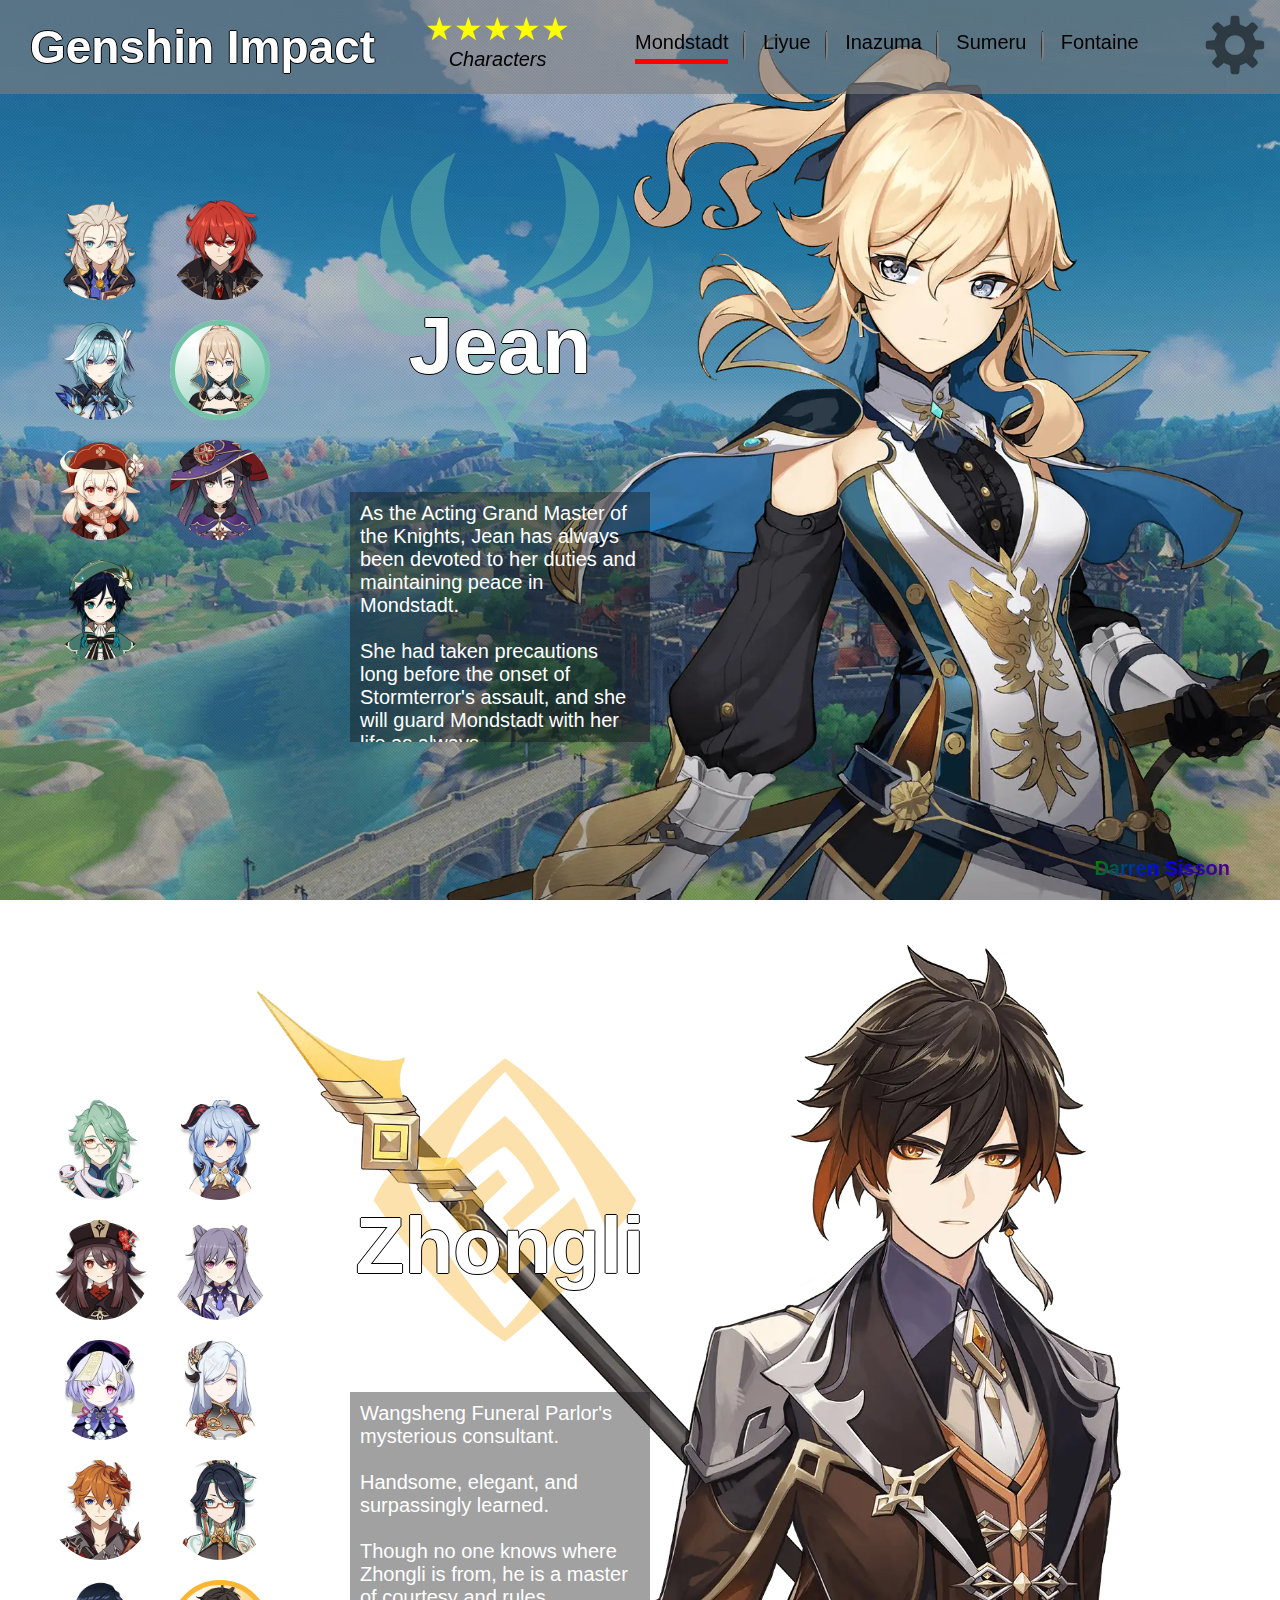
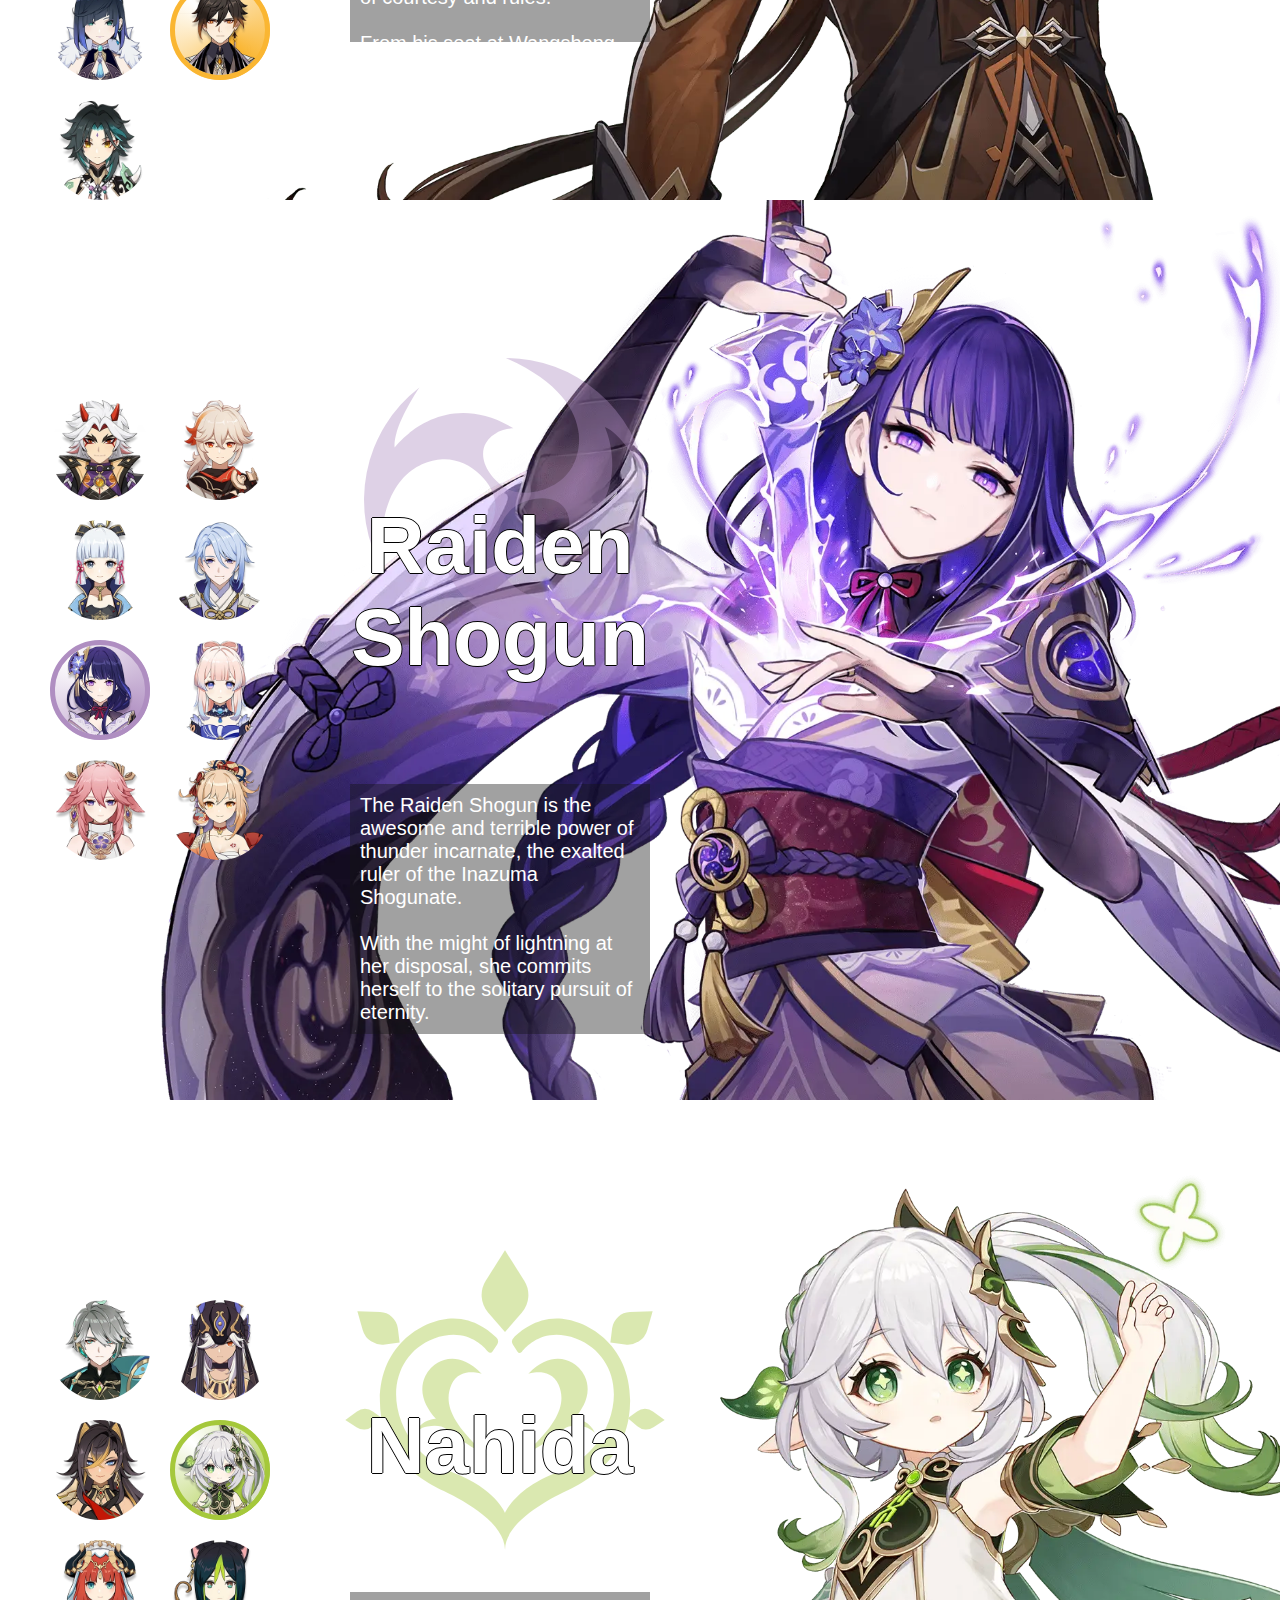
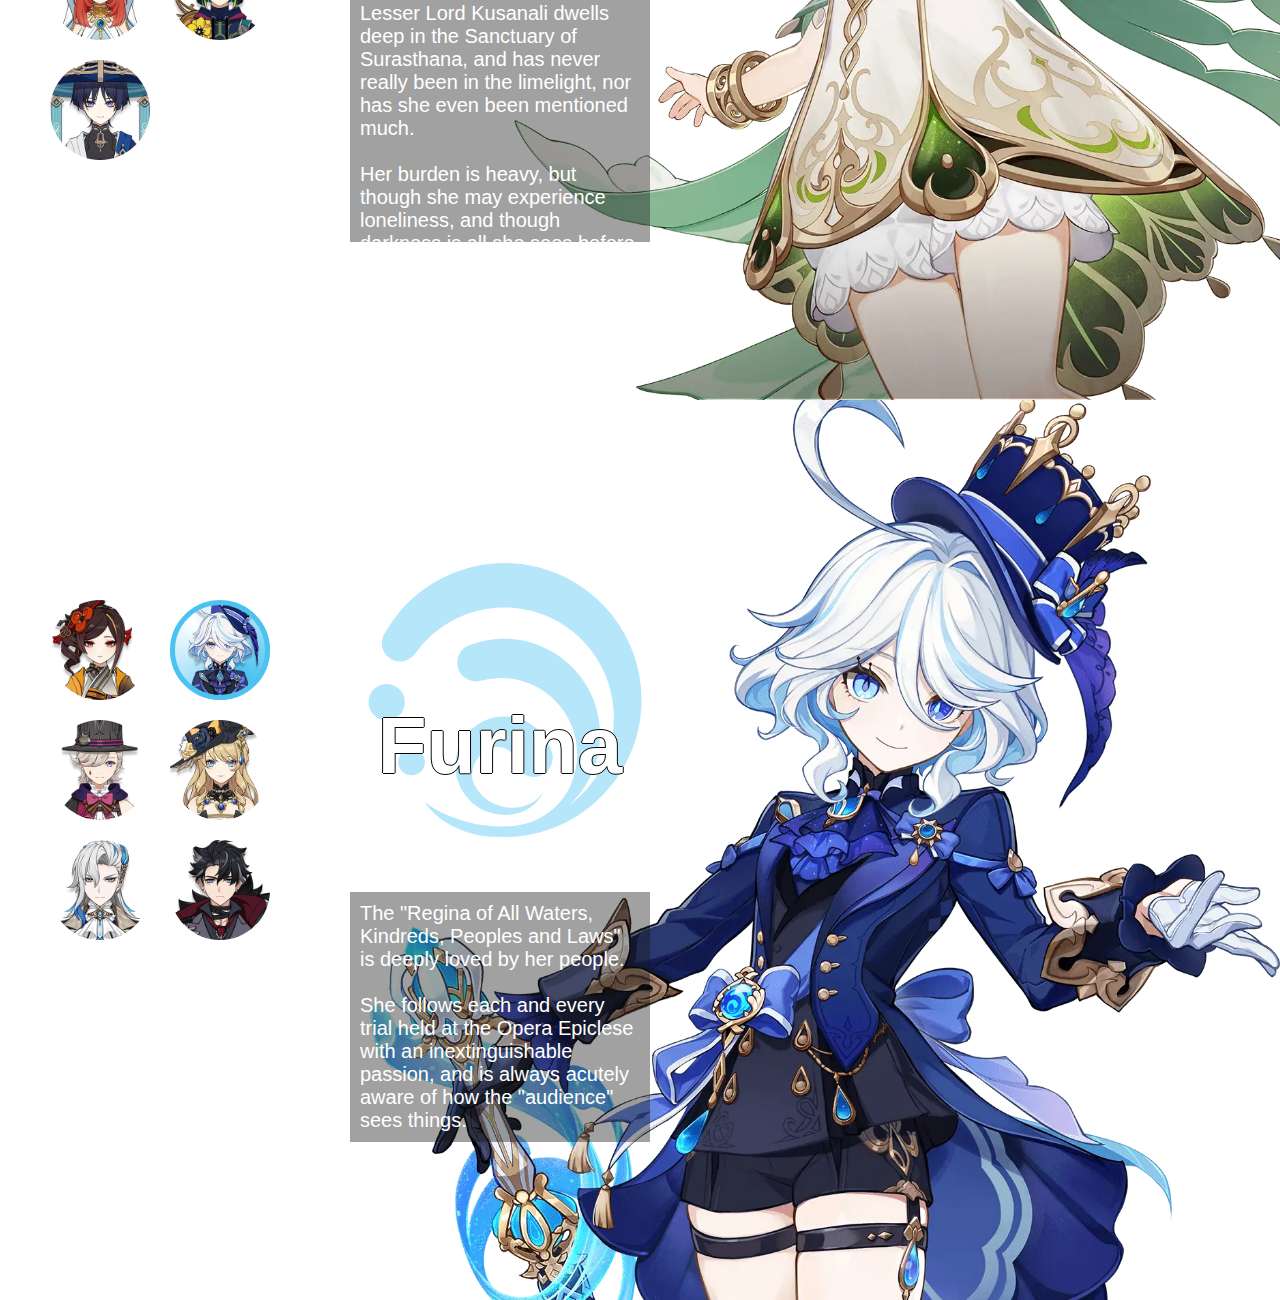
==== commit 3e1484a7: "accessibility attempt" ====
--- a/index.html
+++ b/index.html
@@ -143,7 +143,7 @@
               </div>
               <img
                 id="Mondstadt-image"
-                src="./assets/characterportrait/jean_profile.png"
+                src="./assets/characterportrait/jean_profile.webp"
                 alt="character profile image"
               />
               <img
@@ -300,7 +300,7 @@
               </div>
               <img
                 id="Liyue-image"
-                src="./assets/characterportrait/zhongli_profile.png"
+                src="./assets/characterportrait/zhongli_profile.webp"
                 alt="character profile image"
               />
               <img
@@ -420,7 +420,7 @@
               </div>
               <img
                 id="Inazuma-image"
-                src="./assets/characterportrait/raiden_shogun_profile.png"
+                src="./assets/characterportrait/raiden_shogun_profile.webp"
                 alt="character profile image"
               />
               <img
@@ -531,7 +531,7 @@
               </div>
               <img
                 id="Sumeru-image"
-                src="./assets/characterportrait/nahida_profile.png"
+                src="./assets/characterportrait/nahida_profile.webp"
                 alt="character profile image"
               />
               <img
@@ -630,7 +630,7 @@
               </div>
               <img
                 id="Fontaine-image"
-                src="./assets/characterportrait/furina_profile.png"
+                src="./assets/characterportrait/furina_profile.webp"
                 alt="character profile image"
               />
               <img
--- a/style.css
+++ b/style.css
@@ -6,6 +6,10 @@
   -webkit-user-select: none;
   user-select: none;
 }
+#Mondstadt-section {
+  background-image: url("./assets/backgrounds/mondstadt.webp");
+}
+
 body {
   overflow: hidden;
 }
@@ -156,21 +160,6 @@
   position: relative;
 }
 
-#Mondstadt-section {
-  background-image: url("./assets/backgrounds/mondstadt.jpg");
-}
-#Liyue-section {
-  background-image: url("./assets/backgrounds/liyue.jpg");
-}
-#Inazuma-section {
-  background-image: url("./assets/backgrounds/inazuma.jpg");
-}
-#Sumeru-section {
-  background-image: url("./assets/backgrounds/sumeru.jpg");
-}
-#Fontaine-section {
-  background-image: url("./assets/backgrounds/fontaine.jpg");
-}
 footer {
   position: fixed;
   bottom: 20px;
@@ -238,7 +227,7 @@
   height: 100px;
   z-index: 15;
   position: relative;
-  transition: border 0.3s;
+  transition: border 0.3s ease;
 }
 
 .icon-container {
@@ -258,7 +247,19 @@
   border-radius: 50%;
   width: 100px;
   height: 100px;
-  transition: opacity 1s;
+  transition: opacity 1s ease;
+}
+
+.icon-container::before {
+  position: absolute;
+  content: " ";
+  inset: 0;
+  opacity: 0;
+  z-index: 13;
+  border-radius: 50%;
+  width: 100px;
+  height: 100px;
+  transition: opacity 1s ease;
 }
 
 .icon-container:hover::after {
@@ -266,25 +267,25 @@
 }
 
 .icon-container:has(.icon[element="pyro"])::after {
-  background-image: conic-gradient(from 135deg, #ef7938, white, #ef7938);
+  background-image: conic-gradient(from 45deg, #ef7938, white, #ef7938);
 }
 .icon-container:has(.icon[element="cryo"])::after {
-  background-image: conic-gradient(from 135deg, #9fd6e3, white, #9fd6e3);
+  background-image: conic-gradient(from 45deg, #9fd6e3, white, #9fd6e3);
 }
 .icon-container:has(.icon[element="anemo"])::after {
-  background-image: conic-gradient(from 135deg, #74c2a8, white, #74c2a8);
+  background-image: conic-gradient(from 45deg, #74c2a8, white, #74c2a8);
 }
 .icon-container:has(.icon[element="dendro"])::after {
-  background-image: conic-gradient(from 135deg, #a5c83b, white, #a5c83b);
+  background-image: conic-gradient(from 45deg, #a5c83b, white, #a5c83b);
 }
 .icon-container:has(.icon[element="hydro"])::after {
-  background-image: conic-gradient(from 135deg, #4cc2f1, white, #4cc2f1);
+  background-image: conic-gradient(from 45deg, #4cc2f1, white, #4cc2f1);
 }
 .icon-container:has(.icon[element="geo"])::after {
-  background-image: conic-gradient(from 135deg, #fab632, white, #fab632);
+  background-image: conic-gradient(from 45deg, #fab632, white, #fab632);
 }
 .icon-container:has(.icon[element="electro"])::after {
-  background-image: conic-gradient(from 135deg, #af8ec1, white, #af8ec1);
+  background-image: conic-gradient(from 45deg, #af8ec1, white, #af8ec1);
 }
 
 .icon:hover[active="false"] {
@@ -296,37 +297,65 @@
 }
 
 .icon[active="true"][element="pyro"] {
+  border: 5px solid #ef7938;
+}
+
+.icon-container:has(.icon[active="true"][element="pyro"])::before {
   background-image: conic-gradient(from 135deg, #ef7938, white, #ef7938);
-  border: 5px solid #ef7938;
+  opacity: 1;
+}
+
+.icon-container:has(.icon[active="true"][element="cryo"])::before {
+  background-image: conic-gradient(from 135deg, #9fd6e3, white, #9fd6e3);
+  opacity: 1;
+}
+
+.icon-container:has(.icon[active="true"][element="anemo"])::before {
+  background-image: conic-gradient(from 135deg, #74c2a8, white, #74c2a8);
+  opacity: 1;
+}
+
+.icon-container:has(.icon[active="true"][element="dendro"])::before {
+  background-image: conic-gradient(from 135deg, #a5c83b, white, #a5c83b);
+  opacity: 1;
+}
+
+.icon-container:has(.icon[active="true"][element="hydro"])::before {
+  background-image: conic-gradient(from 135deg, #4cc2f1, white, #4cc2f1);
+  opacity: 1;
+}
+
+.icon-container:has(.icon[active="true"][element="geo"])::before {
+  background-image: conic-gradient(from 135deg, #fab632, white, #fab632);
+  opacity: 1;
+}
+
+.icon-container:has(.icon[active="true"][element="electro"])::before {
+  background-image: conic-gradient(from 135deg, #af8ec1, white, #af8ec1);
+  opacity: 1;
 }
 
 .icon[active="true"][element="cryo"] {
-  background-image: conic-gradient(from 135deg, #9fd6e3, white, #9fd6e3);
   border: 5px solid #9fd6e3;
 }
 
 .icon[active="true"][element="anemo"] {
-  background-image: conic-gradient(from 135deg, #74c2a8, white, #74c2a8);
   border: 5px solid #74c2a8;
 }
 
 .icon[active="true"][element="dendro"] {
-  background-image: conic-gradient(from 135deg, #a5c83b, white, #a5c83b);
   border: 5px solid #a5c83b;
 }
 
 .icon[active="true"][element="hydro"] {
-  background-image: conic-gradient(from 135deg, #4cc2f1, white, #4cc2f1);
   border: 5px solid #4cc2f1;
 }
 
 .icon[active="true"][element="geo"] {
-  background-image: conic-gradient(from 135deg, #fab632, white, #fab632);
   border: 5px solid #fab632;
 }
 
 .icon[active="true"][element="electro"] {
-  background-image: conic-gradient(from 135deg, #af8ec1, white, #af8ec1);
   border: 5px solid #af8ec1;
 }
 
